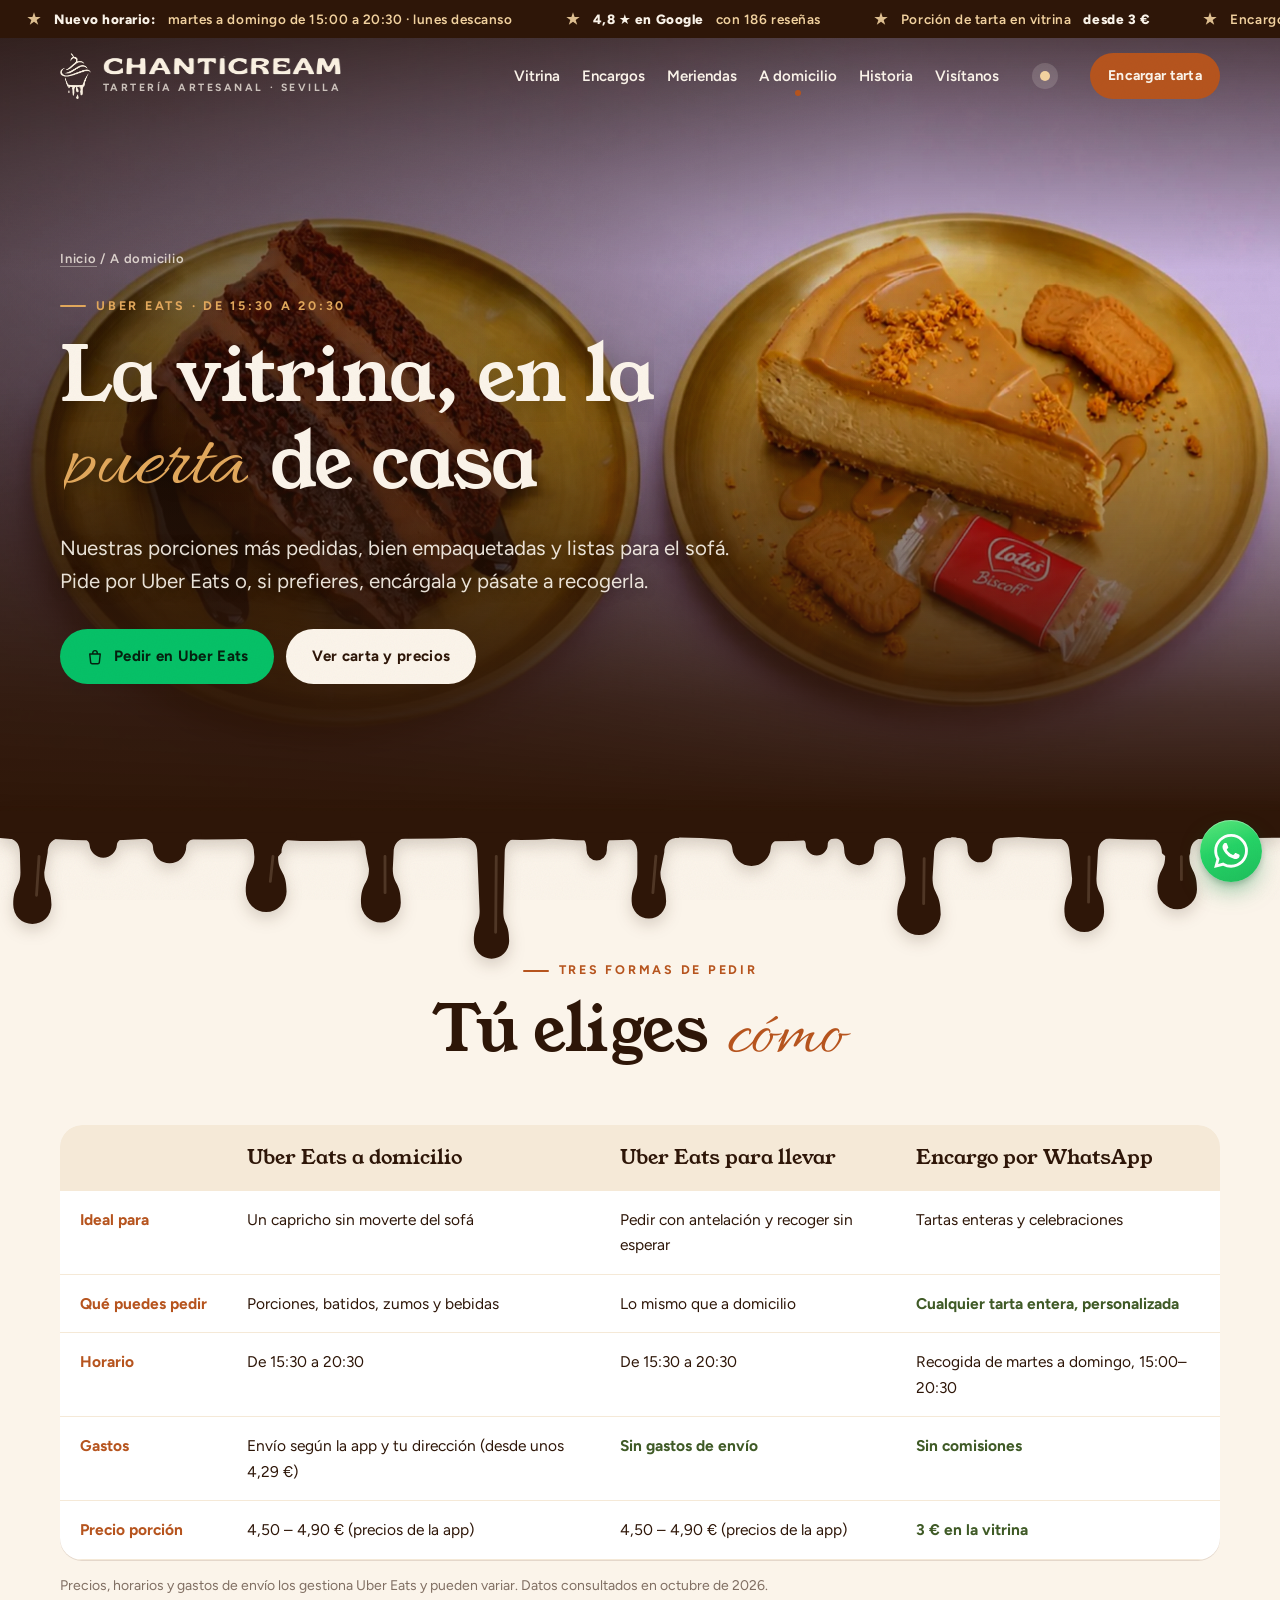
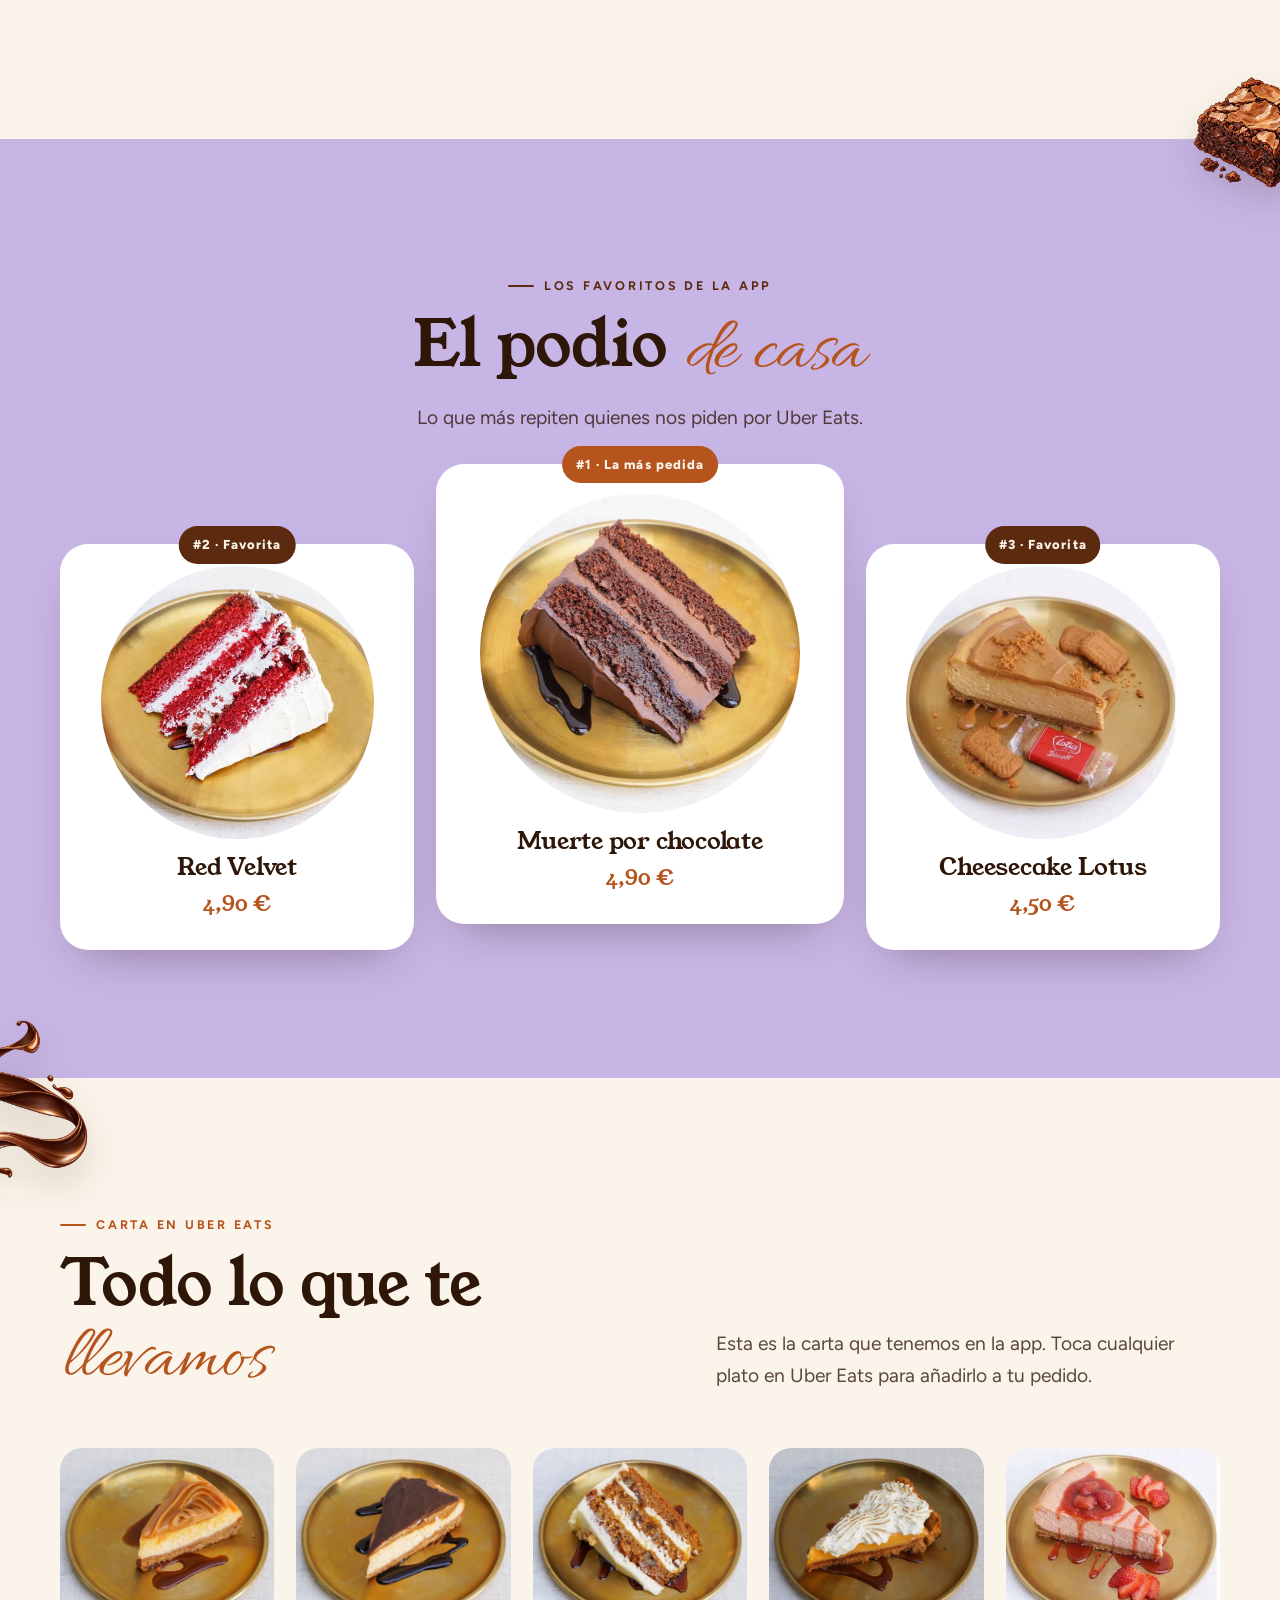
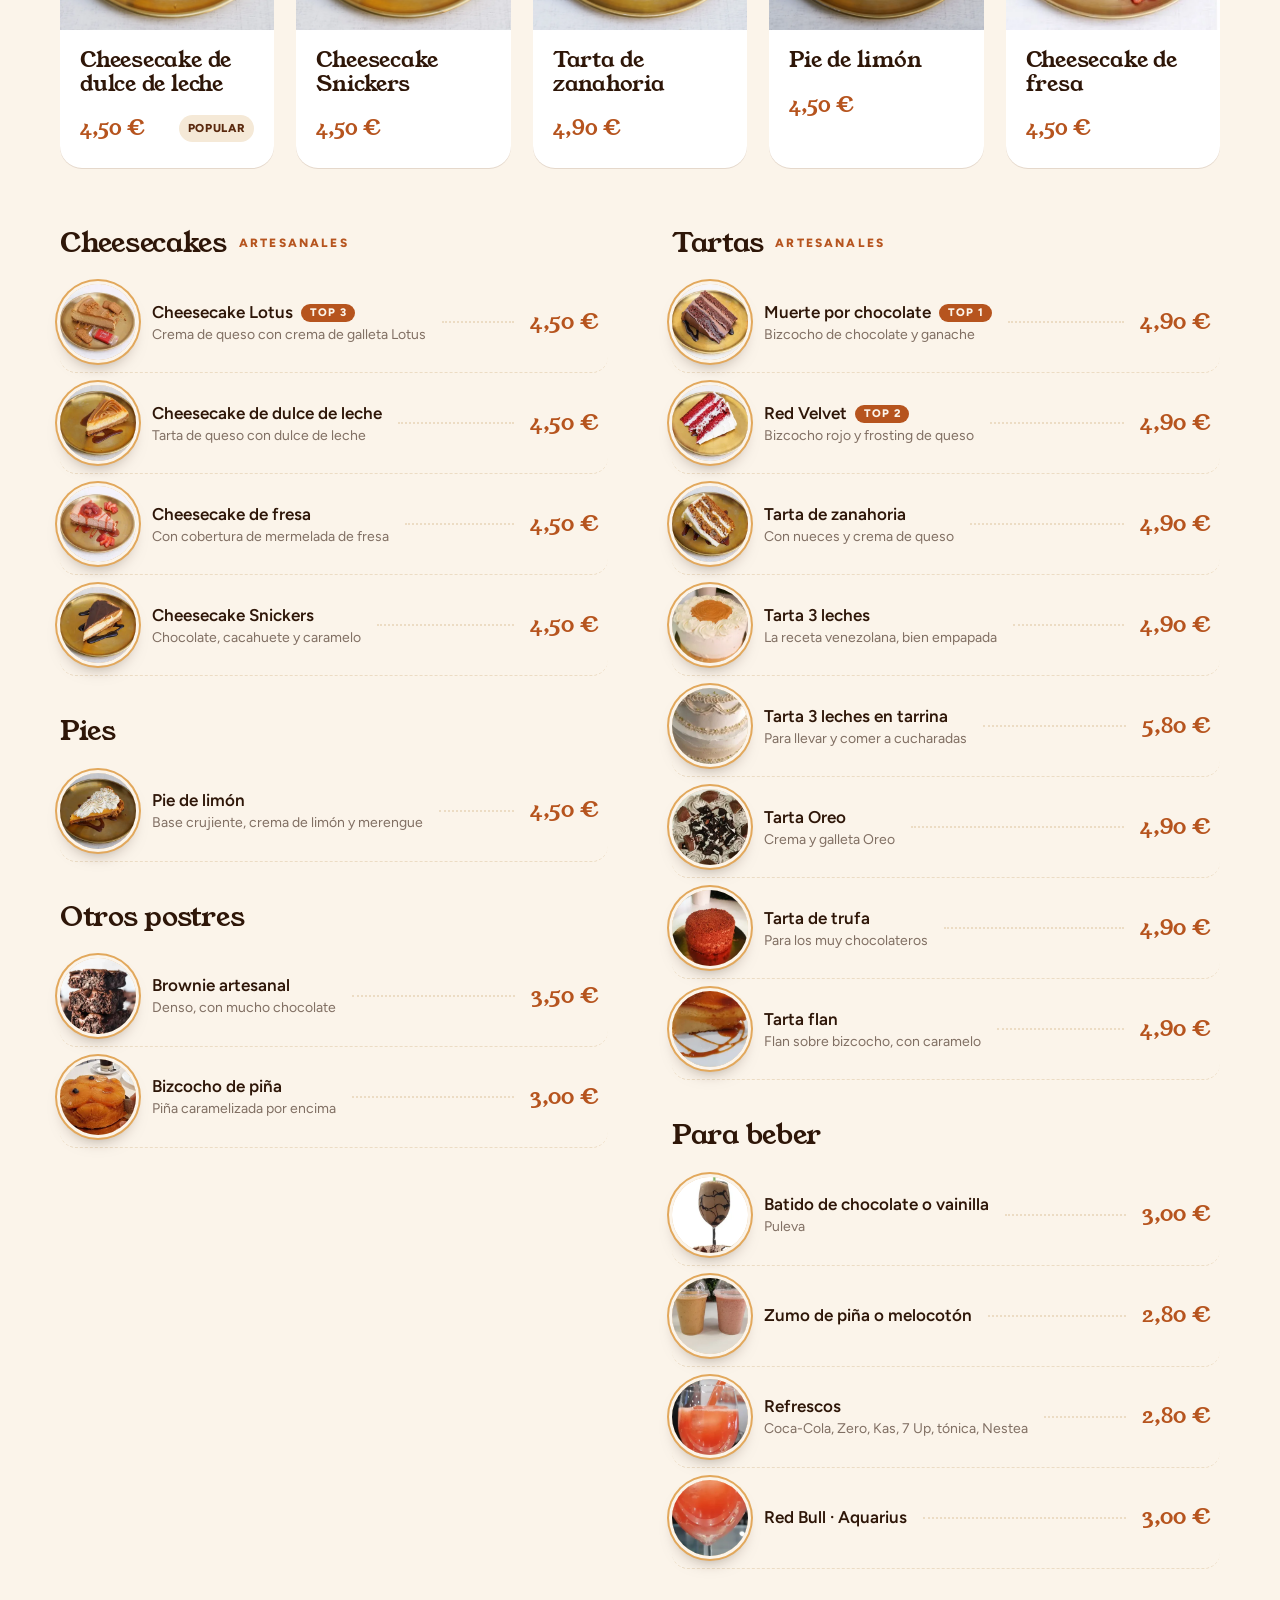
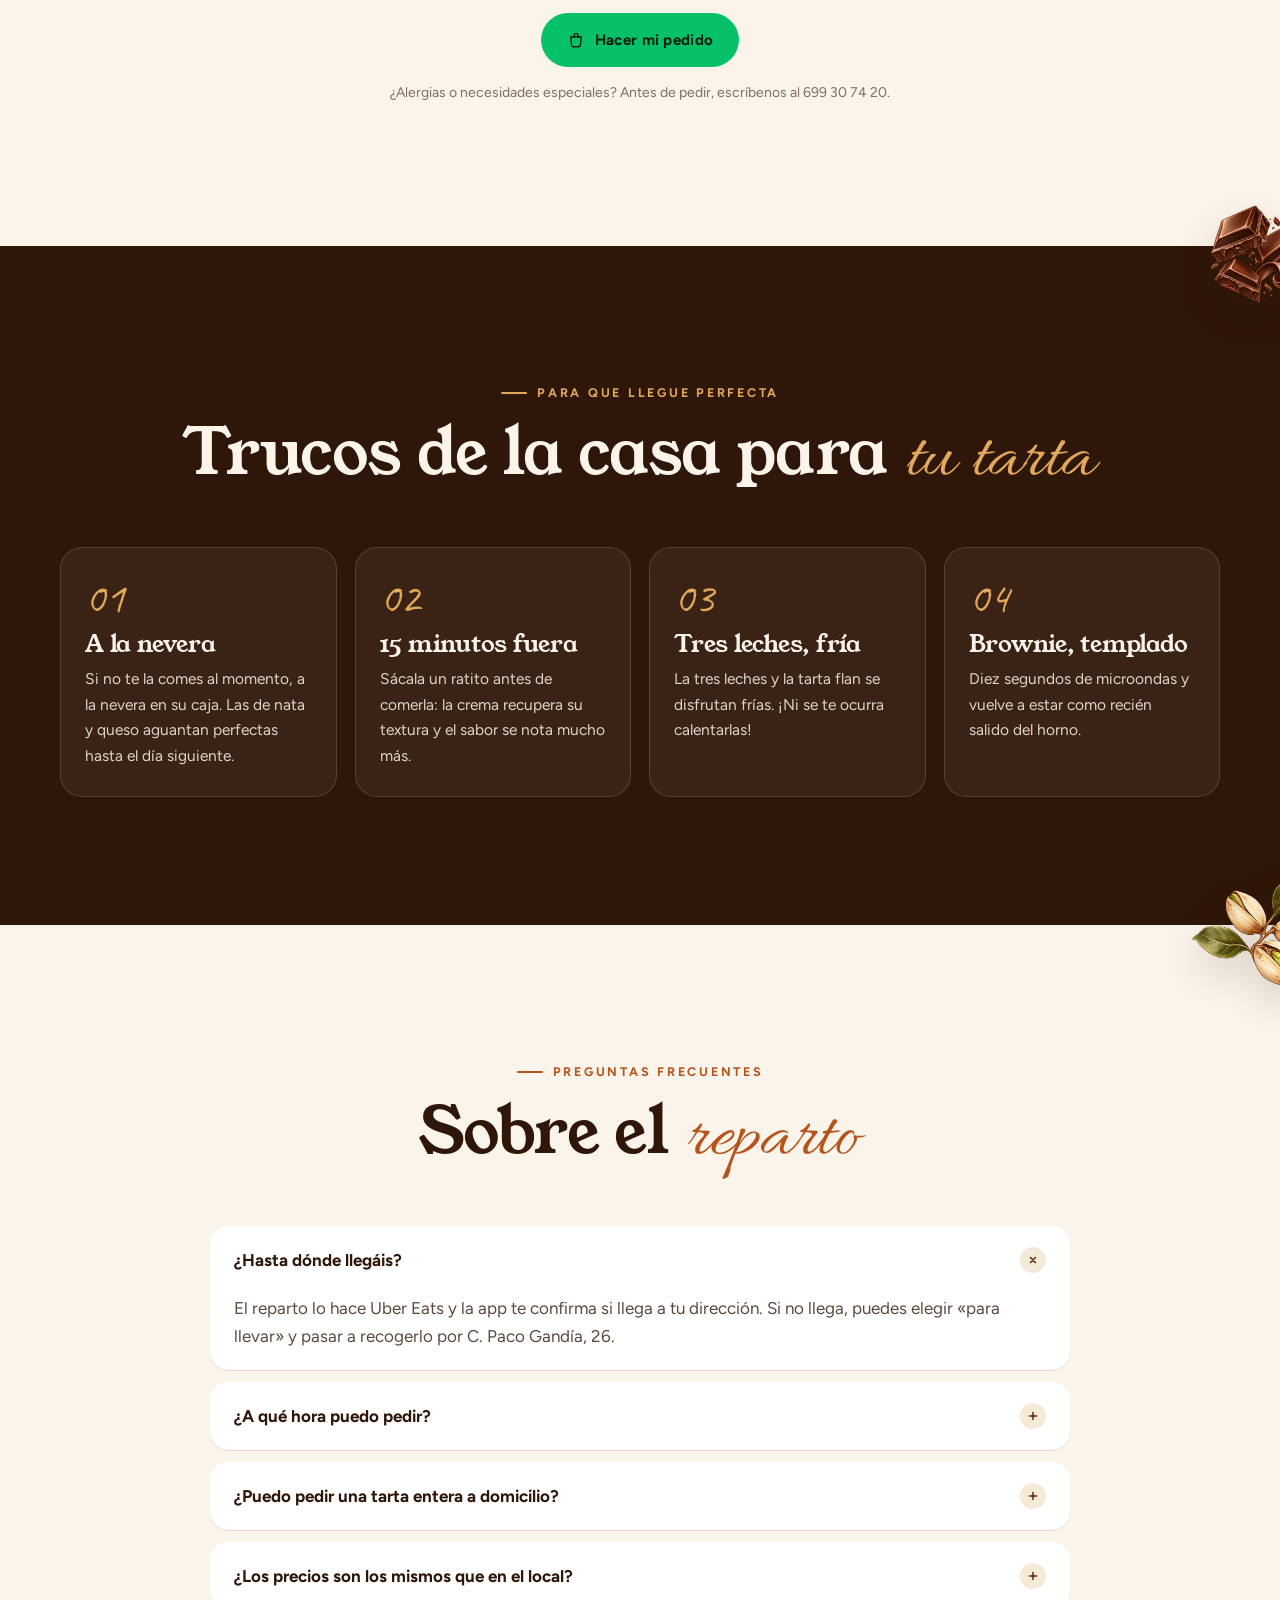
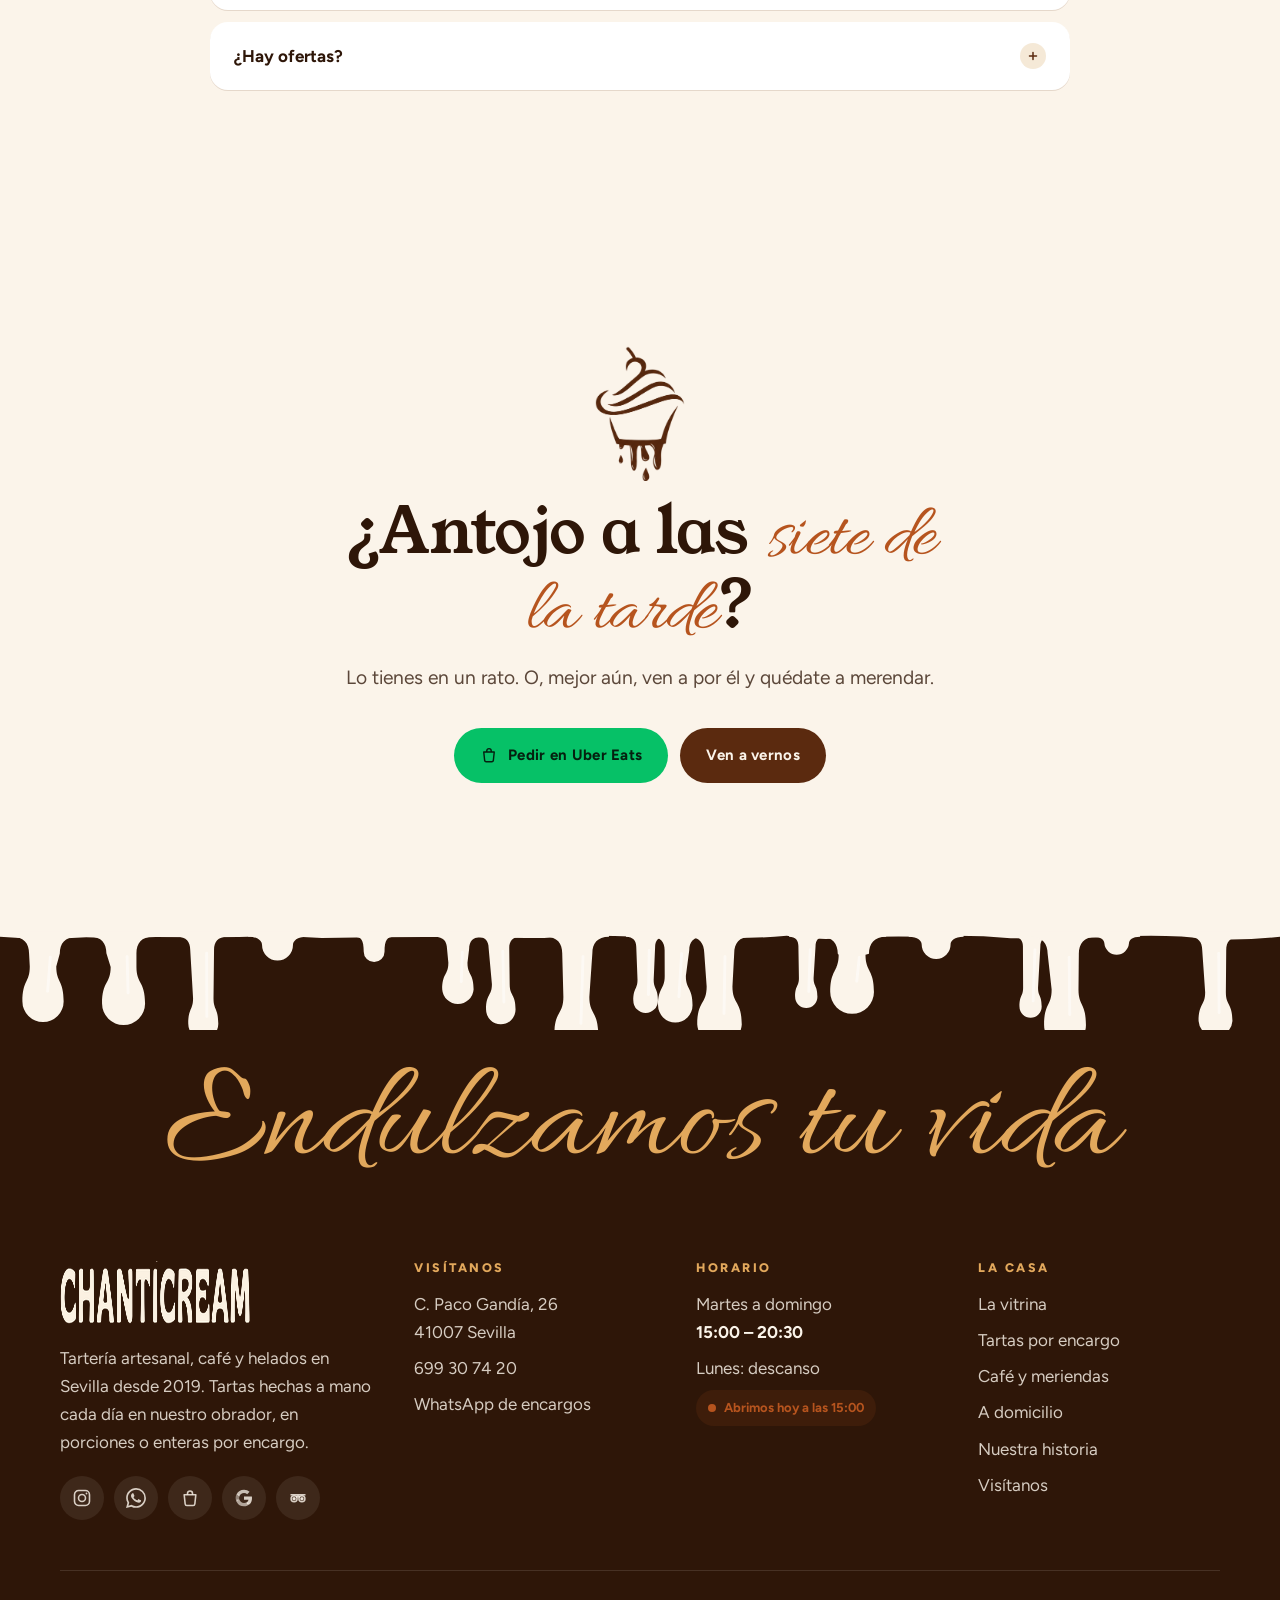
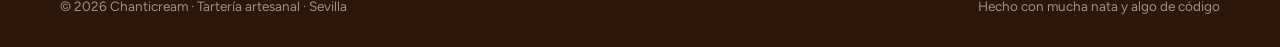
==== a-domicilio.html @ ce217cf5 "Web demo de Chanticream, tartería artesanal en Sevilla Siete páginas con intro, escaparate de platos" ====
<!doctype html>
<html lang="es">
<head>
<meta charset="utf-8">
<meta name="viewport" content="width=device-width, initial-scale=1, viewport-fit=cover">
<title>Tartas a domicilio en Sevilla por Uber Eats · Chanticream</title>
<meta name="description" content="Pide nuestras tartas en porción a domicilio por Uber Eats: muerte por chocolate, red velvet, cheesecake Lotus, tres leches, pie de limón y más. Reparto de 15:30 a 20:30 en Sevilla.">
<meta name="theme-color" content="#2e1608">
<meta property="og:type" content="website">
<meta property="og:site_name" content="Chanticream">
<meta property="og:title" content="Tartas a domicilio en Sevilla por Uber Eats · Chanticream">
<meta property="og:description" content="Pide nuestras tartas en porción a domicilio por Uber Eats: muerte por chocolate, red velvet, cheesecake Lotus, tres leches, pie de limón y más. Reparto de 15:30 a 20:30 en Sevilla.">
<meta property="og:image" content="assets/img/hero/domicilio.webp">
<meta property="og:locale" content="es_ES">
<link rel="icon" href="assets/img/marca/favicon.png" type="image/png">
<link rel="apple-touch-icon" href="assets/img/marca/apple-touch-icon.png">
<link rel="preconnect" href="https://fonts.googleapis.com">
<link rel="preconnect" href="https://fonts.gstatic.com" crossorigin>
<link href="https://fonts.googleapis.com/css2?family=Allura&family=Caveat:wght@500;700&family=Figtree:ital,wght@0,400..800;1,400..800&family=Young+Serif&display=swap" rel="stylesheet">
<link rel="stylesheet" href="assets/css/site.css?v=2610272148">

</head>
<body class="con-hero" data-pagina="domicilio">


<a class="saltar" href="#contenido">Saltar al contenido</a>
<div class="ticker" role="region" aria-label="Avisos de Chanticream"><div class="ticker__pista"><span class="ticker__item"><svg class="ticker__sep" viewBox="0 0 24 24" fill="currentColor" aria-hidden="true"><path d="M12 2l2.4 6.9H22l-6 4.6 2.3 7.1L12 16.3 5.7 20.6 8 13.5l-6-4.6h7.6Z"/></svg><b>Nuevo horario:</b> martes a domingo de 15:00 a 20:30 · lunes descanso</span><span class="ticker__item"><svg class="ticker__sep" viewBox="0 0 24 24" fill="currentColor" aria-hidden="true"><path d="M12 2l2.4 6.9H22l-6 4.6 2.3 7.1L12 16.3 5.7 20.6 8 13.5l-6-4.6h7.6Z"/></svg><b>4,8 ★ en Google</b> con 186 reseñas</span><span class="ticker__item"><svg class="ticker__sep" viewBox="0 0 24 24" fill="currentColor" aria-hidden="true"><path d="M12 2l2.4 6.9H22l-6 4.6 2.3 7.1L12 16.3 5.7 20.6 8 13.5l-6-4.6h7.6Z"/></svg>Porción de tarta en vitrina <b>desde 3 €</b></span><span class="ticker__item"><svg class="ticker__sep" viewBox="0 0 24 24" fill="currentColor" aria-hidden="true"><path d="M12 2l2.4 6.9H22l-6 4.6 2.3 7.1L12 16.3 5.7 20.6 8 13.5l-6-4.6h7.6Z"/></svg>Encargos por WhatsApp con <b>2 días</b> de antelación · <a href="https://wa.me/34699307420" target="_blank" rel="noopener">699 30 74 20</a></span><span class="ticker__item"><svg class="ticker__sep" viewBox="0 0 24 24" fill="currentColor" aria-hidden="true"><path d="M12 2l2.4 6.9H22l-6 4.6 2.3 7.1L12 16.3 5.7 20.6 8 13.5l-6-4.6h7.6Z"/></svg>También en <a href="https://www.ubereats.com/es/store/chanticream/9y39RoR6Vyi58FifijCMCQ" target="_blank" rel="noopener">Uber Eats</a> · a domicilio de 15:30 a 20:30</span><span class="ticker__item"><svg class="ticker__sep" viewBox="0 0 24 24" fill="currentColor" aria-hidden="true"><path d="M12 2l2.4 6.9H22l-6 4.6 2.3 7.1L12 16.3 5.7 20.6 8 13.5l-6-4.6h7.6Z"/></svg><b>Helados artesanales</b>, café 100 % natural y batidos</span><span class="ticker__item"><svg class="ticker__sep" viewBox="0 0 24 24" fill="currentColor" aria-hidden="true"><path d="M12 2l2.4 6.9H22l-6 4.6 2.3 7.1L12 16.3 5.7 20.6 8 13.5l-6-4.6h7.6Z"/></svg>Opciones <b>sin gluten y sin lactosa</b> por encargo</span><span class="ticker__item"><svg class="ticker__sep" viewBox="0 0 24 24" fill="currentColor" aria-hidden="true"><path d="M12 2l2.4 6.9H22l-6 4.6 2.3 7.1L12 16.3 5.7 20.6 8 13.5l-6-4.6h7.6Z"/></svg>Tartería artesanal en Sevilla <b>desde 2019</b></span><span aria-hidden="true" style="display:contents"><span class="ticker__item"><svg class="ticker__sep" viewBox="0 0 24 24" fill="currentColor" aria-hidden="true"><path d="M12 2l2.4 6.9H22l-6 4.6 2.3 7.1L12 16.3 5.7 20.6 8 13.5l-6-4.6h7.6Z"/></svg><b>Nuevo horario:</b> martes a domingo de 15:00 a 20:30 · lunes descanso</span><span class="ticker__item"><svg class="ticker__sep" viewBox="0 0 24 24" fill="currentColor" aria-hidden="true"><path d="M12 2l2.4 6.9H22l-6 4.6 2.3 7.1L12 16.3 5.7 20.6 8 13.5l-6-4.6h7.6Z"/></svg><b>4,8 ★ en Google</b> con 186 reseñas</span><span class="ticker__item"><svg class="ticker__sep" viewBox="0 0 24 24" fill="currentColor" aria-hidden="true"><path d="M12 2l2.4 6.9H22l-6 4.6 2.3 7.1L12 16.3 5.7 20.6 8 13.5l-6-4.6h7.6Z"/></svg>Porción de tarta en vitrina <b>desde 3 €</b></span><span class="ticker__item"><svg class="ticker__sep" viewBox="0 0 24 24" fill="currentColor" aria-hidden="true"><path d="M12 2l2.4 6.9H22l-6 4.6 2.3 7.1L12 16.3 5.7 20.6 8 13.5l-6-4.6h7.6Z"/></svg>Encargos por WhatsApp con <b>2 días</b> de antelación · <a href="https://wa.me/34699307420" target="_blank" rel="noopener">699 30 74 20</a></span><span class="ticker__item"><svg class="ticker__sep" viewBox="0 0 24 24" fill="currentColor" aria-hidden="true"><path d="M12 2l2.4 6.9H22l-6 4.6 2.3 7.1L12 16.3 5.7 20.6 8 13.5l-6-4.6h7.6Z"/></svg>También en <a href="https://www.ubereats.com/es/store/chanticream/9y39RoR6Vyi58FifijCMCQ" target="_blank" rel="noopener">Uber Eats</a> · a domicilio de 15:30 a 20:30</span><span class="ticker__item"><svg class="ticker__sep" viewBox="0 0 24 24" fill="currentColor" aria-hidden="true"><path d="M12 2l2.4 6.9H22l-6 4.6 2.3 7.1L12 16.3 5.7 20.6 8 13.5l-6-4.6h7.6Z"/></svg><b>Helados artesanales</b>, café 100 % natural y batidos</span><span class="ticker__item"><svg class="ticker__sep" viewBox="0 0 24 24" fill="currentColor" aria-hidden="true"><path d="M12 2l2.4 6.9H22l-6 4.6 2.3 7.1L12 16.3 5.7 20.6 8 13.5l-6-4.6h7.6Z"/></svg>Opciones <b>sin gluten y sin lactosa</b> por encargo</span><span class="ticker__item"><svg class="ticker__sep" viewBox="0 0 24 24" fill="currentColor" aria-hidden="true"><path d="M12 2l2.4 6.9H22l-6 4.6 2.3 7.1L12 16.3 5.7 20.6 8 13.5l-6-4.6h7.6Z"/></svg>Tartería artesanal en Sevilla <b>desde 2019</b></span></span></div></div>
<header class="header" id="header">
  <div class="wrap header__in">
    <a class="marca" href="index.html" aria-label="Chanticream, ir al inicio">
      <img class="marca__ico choco" src="assets/img/marca/cupcake.png" alt="" width="234" height="351">
      <img class="marca__ico crema" src="assets/img/marca/cupcake-crema.png" alt="" width="234" height="351">
      <span class="marca__txt">
        <img class="marca__wm choco" src="assets/img/marca/wordmark.png" alt="Chanticream" width="600" height="65">
        <img class="marca__wm crema" src="assets/img/marca/wordmark-crema.png" alt="" width="600" height="65">
        <span class="marca__sub">Tartería artesanal · Sevilla</span>
      </span>
    </a>
    <nav class="nav" aria-label="Principal"><a href="la-vitrina.html">Vitrina</a><a href="encargos.html">Encargos</a><a href="meriendas.html">Meriendas</a><a href="a-domicilio.html" aria-current="page">A domicilio</a><a href="nuestra-historia.html">Historia</a><a href="visitanos.html">Visítanos</a></nav>
    <span class="estado" data-estado data-abierto="1">Abierto</span>
    <a class="btn btn--caramelo btn--sm header__cta" href="encargos.html#configura">Encargar tarta</a>
    <button class="burger" aria-label="Abrir menú" aria-expanded="false" aria-controls="menu-movil"><span></span><span></span><span></span></button>
  </div>
</header>
<div class="menu-movil" id="menu-movil">
  <a class="mm-link" href="index.html" style="transition-delay:0.12s"><small>01</small>Inicio</a><a class="mm-link" href="la-vitrina.html" style="transition-delay:0.17s"><small>02</small>La vitrina</a><a class="mm-link" href="encargos.html" style="transition-delay:0.22s"><small>03</small>Tartas por encargo</a><a class="mm-link" href="meriendas.html" style="transition-delay:0.27s"><small>04</small>Café y meriendas</a><a class="mm-link" href="a-domicilio.html" style="transition-delay:0.32s"><small>05</small>A domicilio</a><a class="mm-link" href="nuestra-historia.html" style="transition-delay:0.37s"><small>06</small>Nuestra historia</a><a class="mm-link" href="visitanos.html" style="transition-delay:0.42s"><small>07</small>Visítanos</a>
  <div class="menu-movil__pie">
    <div>C. Paco Gandía, 26 · 41007 Sevilla<br>Martes a domingo · 15:00 a 20:30</div>
    <div class="ctas">
      <a class="btn btn--wa" href="https://wa.me/34699307420" target="_blank" rel="noopener"><svg viewBox="0 0 24 24" fill="currentColor"><path d="M17.47 14.38c-.3-.15-1.76-.87-2.03-.97-.27-.1-.47-.15-.67.15-.2.3-.77.97-.94 1.16-.17.2-.35.22-.64.07-.3-.15-1.26-.46-2.39-1.47-.88-.79-1.48-1.76-1.65-2.06-.17-.3-.02-.46.13-.6.13-.14.3-.35.45-.52.15-.18.2-.3.3-.5.1-.2.05-.37-.03-.52-.07-.15-.67-1.61-.92-2.21-.24-.58-.49-.5-.67-.51h-.57c-.2 0-.52.07-.79.37-.27.3-1.04 1.02-1.04 2.48 0 1.46 1.07 2.88 1.21 3.07.15.2 2.1 3.2 5.08 4.49.71.31 1.26.49 1.7.63.71.22 1.36.19 1.87.12.57-.09 1.76-.72 2-1.41.25-.7.25-1.29.18-1.42-.08-.12-.27-.2-.57-.34m-5.42 7.4h-.01a9.87 9.87 0 0 1-5.03-1.38l-.36-.21-3.74.98 1-3.65-.24-.37a9.86 9.86 0 0 1-1.51-5.26c0-5.45 4.44-9.88 9.89-9.88 2.64 0 5.12 1.03 6.99 2.9a9.82 9.82 0 0 1 2.89 6.99c0 5.45-4.44 9.88-9.88 9.88m8.41-18.3A11.82 11.82 0 0 0 12.05 0C5.5 0 .16 5.34.16 11.89c0 2.1.55 4.14 1.59 5.95L.06 24l6.3-1.65a11.88 11.88 0 0 0 5.68 1.45h.01c6.55 0 11.89-5.34 11.89-11.89a11.82 11.82 0 0 0-3.48-8.41Z"/></svg><span>WhatsApp</span></a>
      <a class="btn btn--nata" href="https://www.instagram.com/chanticream/" target="_blank" rel="noopener"><svg viewBox="0 0 24 24" fill="none" stroke="currentColor" stroke-width="1.9"><rect x="3" y="3" width="18" height="18" rx="5"/><circle cx="12" cy="12" r="4.2"/><circle cx="17.4" cy="6.6" r="1.1" fill="currentColor" stroke="none"/></svg><span>Instagram</span></a>
    </div>
  </div>
</div>
<main id="contenido">
<section class="hero hero--media" aria-labelledby="h-domicilio" style="background:#bba7dc">
  <div class="hero__fotos">
    <figure class="hero__foto hero__foto--movil" style="margin:0"><img src="assets/img/hero/domicilio.webp" alt="Porción de muerte por chocolate y cheesecake Lotus sobre platos dorados" fetchpriority="high" style="object-position:70% 50%"></figure>
  </div>
  <div class="wrap hero__in">
    <nav class="miga" aria-label="Migas"><a href="index.html">Inicio</a> / A domicilio</nav>
    <span class="eyebrow">Uber Eats · de 15:30 a 20:30</span>
    <h1 id="h-domicilio" data-sube style="margin-top:18px">La vitrina, en la <em>puerta</em> de casa</h1>
    <p class="hero__txt">Nuestras porciones más pedidas, bien empaquetadas y listas para el sofá. Pide por Uber Eats o, si prefieres, encárgala y pásate a recogerla.</p>
    <div class="ctas">
      <a class="btn btn--uber" href="https://www.ubereats.com/es/store/chanticream/9y39RoR6Vyi58FifijCMCQ" target="_blank" rel="noopener"><svg viewBox="0 0 24 24" fill="none" stroke="currentColor" stroke-width="1.9" stroke-linejoin="round"><path d="M5 8h14l-1.2 11.2a2 2 0 0 1-2 1.8H8.2a2 2 0 0 1-2-1.8Z"/><path d="M9 8V6.5a3 3 0 0 1 6 0V8"/></svg><span>Pedir en Uber Eats</span></a>
      <a class="btn btn--nata" href="#carta">Ver carta y precios</a>
    </div>
  </div>
</section>
<div class="goteo"><svg viewBox="0 0 1440 170" preserveAspectRatio="xMidYMin slice" aria-hidden="true" fill="currentColor"><path d="M0,0 H1440 V30 Q1388,29.9 1337,31.7 Q1290,33.5 1244,30.8 Q1195,33.4 1146,29.2 Q1106,32.3 1067,29.2 Q1014,27.3 960,28.9 Q886,37.0 813,32.0 Q769,27.8 725,31.3 Q674,35.3 622,31.1 Q578,34.9 535,29.4 Q486,31.9 436,31.1 Q365,36.8 294,30.8 Q232,33.4 169,30.8 Q112,35.2 55,31.3 Q28,33.9 0,30.4 Z"/><path class="hilo" style="--d:6.4s;--r:-2.4s" d="M5.3,24 H70.7 V30 C58.7,30 53.6,36.8 53.6,47.1 L49.8,69.0 C49.8,86.2 57.9,83.0 57.9,105.6 A21.5,21.5 0 0 1 14.9,105.6 C14.9,83.0 23.0,86.2 23.0,69.0 L22.4,47.1 C22.4,36.8 17.3,30 5.3,30 Z"/><path class="hilo" style="--d:7.0s;--r:-1.6s" d="M86.9,24 H145.3 V30 C135.6,30 131.5,34.1 131.5,38.3 A15.4,15.4 0 0 1 100.8,38.3 C100.8,34.1 96.6,30 86.9,30 Z"/><path class="hilo" style="--d:6.7s;--r:-4.2s" d="M155.3,24 H226.4 V30 C214.6,30 209.5,35.1 209.5,40.1 A18.7,18.7 0 0 1 172.1,40.1 C172.1,35.1 167.1,30 155.3,30 Z"/><path class="hilo" style="--d:8.2s;--r:-6.9s" d="M268.8,24 H333.7 V30 C321.8,30 316.7,36.8 316.7,47.0 L312.8,51.6 C312.8,69.9 322.4,66.5 322.4,90.6 A22.9,22.9 0 0 1 276.5,90.6 C276.5,66.5 286.2,69.9 286.2,51.6 L285.8,47.0 C285.8,36.8 280.7,30 268.8,30 Z"/><path class="hilo" style="--d:6.4s;--r:-4.5s" d="M394.4,24 H460.0 V30 C447.9,30 442.8,36.9 442.8,47.2 L441.9,65.0 C441.9,82.9 450.9,79.6 450.9,103.1 A22.4,22.4 0 0 1 406.1,103.1 C406.1,79.6 415.1,82.9 415.1,65.0 L411.6,47.2 C411.6,36.9 406.5,30 394.4,30 Z"/><path class="hilo" style="--d:5.8s;--r:-3.6s" d="M520.0,24 H584.8 V30 C572.9,30 567.8,36.8 567.8,47.0 L566.2,112.6 C566.2,128.4 572.8,125.4 572.8,146.3 A19.8,19.8 0 0 1 533.1,146.3 C533.1,125.4 539.6,128.4 539.6,112.6 L536.9,47.0 C536.9,36.8 531.9,30 520.0,30 Z"/><path class="hilo" style="--d:7.3s;--r:-1.3s" d="M649.6,24 H693.0 V30 C685.8,30 682.7,33.1 682.7,44.2 A11.4,11.4 0 0 1 659.9,44.2 C659.9,33.1 656.8,30 649.6,30 Z"/><path class="hilo" style="--d:7.6s;--r:-4.2s" d="M700.3,24 H764.0 V30 C752.3,30 747.3,36.7 747.3,46.7 L743.0,68.6 C743.0,84.1 749.4,81.2 749.4,101.5 A19.4,19.4 0 0 1 710.6,101.5 C710.6,81.2 717.0,84.1 717.0,68.6 L717.0,46.7 C717.0,36.7 712.0,30 700.3,30 Z"/><path class="hilo" style="--d:7.6s;--r:-4.0s" d="M804.3,24 H886.7 V30 C873.0,30 867.1,35.9 867.1,41.7 A21.7,21.7 0 0 1 823.8,41.7 C823.8,35.9 817.9,30 804.3,30 Z"/><path class="hilo" style="--d:6.1s;--r:-3.6s" d="M895.4,24 H942.3 V30 C934.5,30 931.2,33.3 931.2,37.7 A12.3,12.3 0 0 1 906.5,37.7 C906.5,33.3 903.2,30 895.4,30 Z"/><path class="hilo" style="--d:5.1s;--r:-1.6s" d="M934.7,24 H998.3 V30 C987.8,30 983.2,34.5 983.2,44.3 A16.7,16.7 0 0 1 949.8,44.3 C949.8,34.5 945.2,30 934.7,30 Z"/><path class="hilo" style="--d:5.1s;--r:-2.6s" d="M995.8,24 H1070.2 V30 C1056.6,30 1050.7,37.8 1050.7,49.5 L1049.1,74.9 C1049.1,94.4 1058.3,90.8 1058.3,116.5 A24.5,24.5 0 0 1 1009.4,116.5 C1009.4,90.8 1018.6,94.4 1018.6,74.9 L1015.3,49.5 C1015.3,37.8 1009.4,30 995.8,30 Z"/><path class="hilo" style="--d:8.4s;--r:-2.2s" d="M1076.1,24 H1128.7 V30 C1120.0,30 1116.3,33.7 1116.3,43.8 A13.8,13.8 0 0 1 1088.6,43.8 C1088.6,33.7 1084.9,30 1076.1,30 Z"/><path class="hilo" style="--d:6.7s;--r:-2.1s" d="M1185.6,24 H1252.6 V30 C1240.3,30 1235.1,37.0 1235.1,47.6 L1233.5,75.8 C1233.5,93.6 1242.1,90.3 1242.1,113.7 A22.3,22.3 0 0 1 1197.5,113.7 C1197.5,90.3 1206.1,93.6 1206.1,75.8 L1203.2,47.6 C1203.2,37.0 1197.9,30 1185.6,30 Z"/><path class="hilo" style="--d:5.8s;--r:-2.8s" d="M1289.8,24 H1356.3 V30 C1344.1,30 1338.9,37.0 1338.9,47.4 L1338.0,50.6 C1338.0,68.3 1346.6,65.0 1346.6,88.2 A22.2,22.2 0 0 1 1302.2,88.2 C1302.2,65.0 1310.8,68.3 1310.8,50.6 L1307.2,47.4 C1307.2,37.0 1302.0,30 1289.8,30 Z"/><path class="brillo" d="M43.9,51.1 L41.1,94.8 M307.1,51.0 L304.1,79.1 M433.1,51.2 L433.2,91.9 M558.3,51.0 L557.6,136.4 M737.9,50.7 L734.5,91.8 M1039.7,53.5 L1039.1,104.2 M1225.2,51.6 L1224.6,102.5 M1329.0,51.4 L1329.1,77.2"/><path class="gota" d="M1033.8,126.8 C1044.8,142.7 1046.1,152.5 1046.1,154.9 A12.2,12.2 0 0 1 1021.6,154.9 C1021.6,152.5 1022.8,142.7 1033.8,126.8 Z"/></svg></div>

<!-- TRES FORMAS -->
<section class="sec" style="padding-top:clamp(100px,11vw,150px)">
<img class="deco deco--der deco--abajo" src="assets/img/deco/brownie.webp" alt="" aria-hidden="true" loading="lazy">
  <div class="wrap">
    <div class="cabecera cabecera--centro">
      <span class="eyebrow rv">Tres formas de pedir</span>
      <h2 class="titulo rv" data-d="1">Tú eliges <em>cómo</em></h2>
    </div>
    <div class="tabla-wrap rv">
      <table class="tabla">
        <thead><tr><th></th><th>Uber Eats a domicilio</th><th>Uber Eats para llevar</th><th>Encargo por WhatsApp</th></tr></thead>
        <tbody>
          <tr><th>Ideal para</th><td>Un capricho sin moverte del sofá</td><td>Pedir con antelación y recoger sin esperar</td><td>Tartas enteras y celebraciones</td></tr>
          <tr><th>Qué puedes pedir</th><td>Porciones, batidos, zumos y bebidas</td><td>Lo mismo que a domicilio</td><td><span class="si">Cualquier tarta entera, personalizada</span></td></tr>
          <tr><th>Horario</th><td>De 15:30 a 20:30</td><td>De 15:30 a 20:30</td><td>Recogida de martes a domingo, 15:00–20:30</td></tr>
          <tr><th>Gastos</th><td>Envío según la app y tu dirección (desde unos 4,29 €)</td><td><span class="si">Sin gastos de envío</span></td><td><span class="si">Sin comisiones</span></td></tr>
          <tr><th>Precio porción</th><td>4,50 – 4,90 € (precios de la app)</td><td>4,50 – 4,90 € (precios de la app)</td><td><span class="si">3 € en la vitrina</span></td></tr>
        </tbody>
      </table>
    </div>
    <p class="nota" style="margin-top:14px">Precios, horarios y gastos de envío los gestiona Uber Eats y pueden variar. Datos consultados en octubre de 2026.</p>
  </div>
</section>

<!-- PODIO -->
<section class="sec sec--lila">
  <div class="wrap">
    <div class="cabecera cabecera--centro">
      <span class="eyebrow rv" style="color:var(--choco)">Los favoritos de la app</span>
      <h2 class="titulo rv" data-d="1">El podio <em>de casa</em></h2>
      <p class="lead rv" data-d="2">Lo que más repiten quienes nos piden por Uber Eats.</p>
    </div>
    <div class="podio">
      <div class="podio__item rv" data-d="1"><span class="podio__pos">#2 · Favorita</span><img src="assets/img/carta/tarta-red-velvet.webp" alt="Porción de Red Velvet" loading="lazy"><h3>Red Velvet</h3><span class="precio">4,90 €</span></div>
      <div class="podio__item rv"><span class="podio__pos">#1 · La más pedida</span><img src="assets/img/carta/tarta-muerte-por-chocolate.webp" alt="Porción de muerte por chocolate" loading="lazy"><h3>Muerte por chocolate</h3><span class="precio">4,90 €</span></div>
      <div class="podio__item rv" data-d="2"><span class="podio__pos">#3 · Favorita</span><img src="assets/img/carta/cheesecake-lotus.webp" alt="Porción de cheesecake Lotus" loading="lazy"><h3>Cheesecake Lotus</h3><span class="precio">4,50 €</span></div>
    </div>
  </div>
</section>

<!-- CARTA -->
<section class="sec" id="carta">
<img class="deco deco--izq deco--arriba" src="assets/img/deco/cinta-chocolate.webp" alt="" aria-hidden="true" loading="lazy">
<img class="deco deco--der deco--abajo" src="assets/img/deco/chocolate-trio.webp" alt="" aria-hidden="true" loading="lazy">
  <div class="wrap">
    <div class="cabecera cabecera--split">
      <div>
        <span class="eyebrow rv">Carta en Uber Eats</span>
        <h2 class="titulo rv" data-d="1">Todo lo que te <em>llevamos</em></h2>
      </div>
      <p class="lead rv" data-d="2">Esta es la carta que tenemos en la app. Toca cualquier plato en Uber Eats para añadirlo a tu pedido.</p>
    </div>
    <div class="rejilla rv" style="grid-template-columns:repeat(auto-fill,minmax(210px,1fr));margin-bottom:60px">
      <article class="prod"><div class="prod__img"><img src="assets/img/carta/cheesecake-de-dulce-de-leche.webp" alt="Cheesecake de dulce de leche" loading="lazy"></div><div class="prod__body"><h3>Cheesecake de dulce de leche</h3><div class="prod__pie"><span class="precio">4,50 €</span><span class="tag">Popular</span></div></div></article>
      <article class="prod"><div class="prod__img"><img src="assets/img/carta/cheesecake-snickers.webp" alt="Cheesecake Snickers" loading="lazy"></div><div class="prod__body"><h3>Cheesecake Snickers</h3><div class="prod__pie"><span class="precio">4,50 €</span></div></div></article>
      <article class="prod"><div class="prod__img"><img src="assets/img/carta/tarta-de-zanahoria.webp" alt="Tarta de zanahoria" loading="lazy"></div><div class="prod__body"><h3>Tarta de zanahoria</h3><div class="prod__pie"><span class="precio">4,90 €</span></div></div></article>
      <article class="prod"><div class="prod__img"><img src="assets/img/carta/pie-de-limon.webp" alt="Pie de limón" loading="lazy"></div><div class="prod__body"><h3>Pie de limón</h3><div class="prod__pie"><span class="precio">4,50 €</span></div></div></article>
      <article class="prod"><div class="prod__img"><img src="assets/img/carta/cheesecake-de-fresa.webp" alt="Cheesecake de fresa" loading="lazy"></div><div class="prod__body"><h3>Cheesecake de fresa</h3><div class="prod__pie"><span class="precio">4,50 €</span></div></div></article>
    </div>
    <div class="carta" data-galeria>
      <div class="carta__grupo rv">
        <h3>Cheesecakes <small>artesanales</small></h3>
        <figure class="linea-carta"><img class="linea-carta__foto" src="assets/img/mini/cheesecake-lotus.webp" data-full="assets/img/carta/cheesecake-lotus.webp" alt="Cheesecake Lotus" loading="lazy" width="240" height="240"><span>Cheesecake Lotus<em class="chip">Top 3</em><small>Crema de queso con crema de galleta Lotus</small></span><i></i><b>4,50 €</b><figcaption hidden>Cheesecake Lotus · 4,50 €</figcaption></figure>
        <figure class="linea-carta"><img class="linea-carta__foto" src="assets/img/mini/cheesecake-dulce-de-leche.webp" data-full="assets/img/carta/cheesecake-de-dulce-de-leche.webp" alt="Cheesecake de dulce de leche" loading="lazy" width="240" height="240"><span>Cheesecake de dulce de leche<small>Tarta de queso con dulce de leche</small></span><i></i><b>4,50 €</b><figcaption hidden>Cheesecake de dulce de leche · 4,50 €</figcaption></figure>
        <figure class="linea-carta"><img class="linea-carta__foto" src="assets/img/mini/cheesecake-fresa.webp" data-full="assets/img/carta/cheesecake-de-fresa.webp" alt="Cheesecake de fresa" loading="lazy" width="240" height="240"><span>Cheesecake de fresa<small>Con cobertura de mermelada de fresa</small></span><i></i><b>4,50 €</b><figcaption hidden>Cheesecake de fresa · 4,50 €</figcaption></figure>
        <figure class="linea-carta"><img class="linea-carta__foto" src="assets/img/mini/cheesecake-snickers.webp" data-full="assets/img/carta/cheesecake-snickers.webp" alt="Cheesecake Snickers" loading="lazy" width="240" height="240"><span>Cheesecake Snickers<small>Chocolate, cacahuete y caramelo</small></span><i></i><b>4,50 €</b><figcaption hidden>Cheesecake Snickers · 4,50 €</figcaption></figure>
        <h3 class="carta__sub">Pies</h3>
        <figure class="linea-carta"><img class="linea-carta__foto" src="assets/img/mini/pie-de-limon.webp" data-full="assets/img/carta/pie-de-limon.webp" alt="Pie de limón" loading="lazy" width="240" height="240"><span>Pie de limón<small>Base crujiente, crema de limón y merengue</small></span><i></i><b>4,50 €</b><figcaption hidden>Pie de limón · 4,50 €</figcaption></figure>
        <h3 class="carta__sub">Otros postres</h3>
        <figure class="linea-carta"><img class="linea-carta__foto" src="assets/img/mini/brownie.webp" data-full="assets/img/ig/brownies.webp" alt="Brownie artesanal" loading="lazy" width="240" height="240"><span>Brownie artesanal<small>Denso, con mucho chocolate</small></span><i></i><b>3,50 €</b><figcaption hidden>Brownie artesanal · 3,50 €</figcaption></figure>
        <figure class="linea-carta"><img class="linea-carta__foto" src="assets/img/mini/bizcocho-pina.webp" data-full="assets/img/ig/bizcocho-pina.webp" alt="Bizcocho de piña" loading="lazy" width="240" height="240"><span>Bizcocho de piña<small>Piña caramelizada por encima</small></span><i></i><b>3,00 €</b><figcaption hidden>Bizcocho de piña · 3,00 €</figcaption></figure>
      </div>
      <div class="carta__grupo rv" data-d="2">
        <h3>Tartas <small>artesanales</small></h3>
        <figure class="linea-carta"><img class="linea-carta__foto" src="assets/img/mini/muerte-por-chocolate.webp" data-full="assets/img/carta/tarta-muerte-por-chocolate.webp" alt="Muerte por chocolate" loading="lazy" width="240" height="240"><span>Muerte por chocolate<em class="chip">Top 1</em><small>Bizcocho de chocolate y ganache</small></span><i></i><b>4,90 €</b><figcaption hidden>Muerte por chocolate · 4,90 €</figcaption></figure>
        <figure class="linea-carta"><img class="linea-carta__foto" src="assets/img/mini/red-velvet.webp" data-full="assets/img/carta/tarta-red-velvet.webp" alt="Red Velvet" loading="lazy" width="240" height="240"><span>Red Velvet<em class="chip">Top 2</em><small>Bizcocho rojo y frosting de queso</small></span><i></i><b>4,90 €</b><figcaption hidden>Red Velvet · 4,90 €</figcaption></figure>
        <figure class="linea-carta"><img class="linea-carta__foto" src="assets/img/mini/zanahoria.webp" data-full="assets/img/carta/tarta-de-zanahoria.webp" alt="Tarta de zanahoria" loading="lazy" width="240" height="240"><span>Tarta de zanahoria<small>Con nueces y crema de queso</small></span><i></i><b>4,90 €</b><figcaption hidden>Tarta de zanahoria · 4,90 €</figcaption></figure>
        <figure class="linea-carta"><img class="linea-carta__foto" src="assets/img/mini/tres-leches.webp" data-full="assets/img/ig/tres-leches-dulce.webp" alt="Tarta 3 leches" loading="lazy" width="240" height="240"><span>Tarta 3 leches<small>La receta venezolana, bien empapada</small></span><i></i><b>4,90 €</b><figcaption hidden>Tarta 3 leches · 4,90 €</figcaption></figure>
        <figure class="linea-carta"><img class="linea-carta__foto" src="assets/img/mini/tres-leches-tarrina.webp" data-full="assets/img/ig/tres-leches-entera.webp" alt="Tarta 3 leches en tarrina" loading="lazy" width="240" height="240"><span>Tarta 3 leches en tarrina<small>Para llevar y comer a cucharadas</small></span><i></i><b>5,80 €</b><figcaption hidden>Tarta 3 leches en tarrina · 5,80 €</figcaption></figure>
        <figure class="linea-carta"><img class="linea-carta__foto" src="assets/img/mini/oreo.webp" data-full="assets/img/ig/tarta-oreo.webp" alt="Tarta Oreo" loading="lazy" width="240" height="240"><span>Tarta Oreo<small>Crema y galleta Oreo</small></span><i></i><b>4,90 €</b><figcaption hidden>Tarta Oreo · 4,90 €</figcaption></figure>
        <figure class="linea-carta"><img class="linea-carta__foto" src="assets/img/mini/trufa.webp" data-full="assets/img/ig/mini-tarta-trufa.webp" alt="Tarta de trufa" loading="lazy" width="240" height="240"><span>Tarta de trufa<small>Para los muy chocolateros</small></span><i></i><b>4,90 €</b><figcaption hidden>Tarta de trufa · 4,90 €</figcaption></figure>
        <figure class="linea-carta"><img class="linea-carta__foto" src="assets/img/mini/flan.webp" data-full="assets/img/ig/flan-porcion.webp" alt="Tarta flan" loading="lazy" width="240" height="240"><span>Tarta flan<small>Flan sobre bizcocho, con caramelo</small></span><i></i><b>4,90 €</b><figcaption hidden>Tarta flan · 4,90 €</figcaption></figure>
        <h3 class="carta__sub">Para beber</h3>
        <figure class="linea-carta"><img class="linea-carta__foto" src="assets/img/mini/batido.webp" data-full="assets/img/ig/copa-chocolate.webp" alt="Batido de chocolate o vainilla" loading="lazy" width="240" height="240"><span>Batido de chocolate o vainilla<small>Puleva</small></span><i></i><b>3,00 €</b><figcaption hidden>Batido de chocolate o vainilla · 3,00 €</figcaption></figure>
        <figure class="linea-carta"><img class="linea-carta__foto" src="assets/img/mini/zumo.webp" data-full="assets/img/ig/smoothies.webp" alt="Zumo de piña o melocotón" loading="lazy" width="240" height="240"><span>Zumo de piña o melocotón</span><i></i><b>2,80 €</b><figcaption hidden>Zumo de piña o melocotón · 2,80 €</figcaption></figure>
        <figure class="linea-carta"><img class="linea-carta__foto" src="assets/img/mini/refrescos.webp" data-full="assets/img/reel/refresco.webp" alt="Refrescos" loading="lazy" width="240" height="240"><span>Refrescos<small>Coca-Cola, Zero, Kas, 7 Up, tónica, Nestea</small></span><i></i><b>2,80 €</b><figcaption hidden>Refrescos · 2,80 €</figcaption></figure>
        <figure class="linea-carta"><img class="linea-carta__foto" src="assets/img/mini/red-bull.webp" data-full="assets/img/reel/refresco.webp" alt="Red Bull · Aquarius" loading="lazy" width="240" height="240"><span>Red Bull · Aquarius</span><i></i><b>3,00 €</b><figcaption hidden>Red Bull · Aquarius · 3,00 €</figcaption></figure>
      </div>
    </div>
    <div class="ctas rv" style="justify-content:center;margin-top:44px"><a class="btn btn--uber" href="https://www.ubereats.com/es/store/chanticream/9y39RoR6Vyi58FifijCMCQ" target="_blank" rel="noopener"><svg viewBox="0 0 24 24" fill="none" stroke="currentColor" stroke-width="1.9" stroke-linejoin="round"><path d="M5 8h14l-1.2 11.2a2 2 0 0 1-2 1.8H8.2a2 2 0 0 1-2-1.8Z"/><path d="M9 8V6.5a3 3 0 0 1 6 0V8"/></svg><span>Hacer mi pedido</span></a></div>
    <p class="nota" style="text-align:center;margin-top:14px">¿Alergias o necesidades especiales? Antes de pedir, escríbenos al 699 30 74 20.</p>
  </div>
</section>

<!-- CÓMO LLEGA -->
<section class="sec sec--choco">
  <div class="wrap">
    <div class="cabecera cabecera--centro">
      <span class="eyebrow rv">Para que llegue perfecta</span>
      <h2 class="titulo rv" data-d="1">Trucos de la casa para <em>tu tarta</em></h2>
    </div>
    <div class="pasos">
      <div class="paso rv" data-d="1"><h3>A la nevera</h3><p>Si no te la comes al momento, a la nevera en su caja. Las de nata y queso aguantan perfectas hasta el día siguiente.</p></div>
      <div class="paso rv" data-d="2"><h3>15 minutos fuera</h3><p>Sácala un ratito antes de comerla: la crema recupera su textura y el sabor se nota mucho más.</p></div>
      <div class="paso rv" data-d="3"><h3>Tres leches, fría</h3><p>La tres leches y la tarta flan se disfrutan frías. ¡Ni se te ocurra calentarlas!</p></div>
      <div class="paso rv" data-d="4"><h3>Brownie, templado</h3><p>Diez segundos de microondas y vuelve a estar como recién salido del horno.</p></div>
    </div>
  </div>
</section>

<!-- FAQ -->
<section class="sec">
<img class="deco deco--der deco--arriba" src="assets/img/deco/pistacho.webp" alt="" aria-hidden="true" loading="lazy">
  <div class="wrap">
    <div class="cabecera cabecera--centro">
      <span class="eyebrow rv">Preguntas frecuentes</span>
      <h2 class="titulo rv" data-d="1">Sobre el <em>reparto</em></h2>
    </div>
    <div class="faq rv">
      <details open><summary>¿Hasta dónde llegáis?</summary><p>El reparto lo hace Uber Eats y la app te confirma si llega a tu dirección. Si no llega, puedes elegir «para llevar» y pasar a recogerlo por C. Paco Gandía, 26.</p></details>
      <details><summary>¿A qué hora puedo pedir?</summary><p>En la app, de 15:30 a 20:30. Los lunes, como la tienda, descansamos.</p></details>
      <details><summary>¿Puedo pedir una tarta entera a domicilio?</summary><p>Las tartas enteras se encargan por WhatsApp con 2 días de antelación y se recogen en la tienda. Mira la página de <a href="encargos.html">encargos</a>.</p></details>
      <details><summary>¿Los precios son los mismos que en el local?</summary><p>No: en la app las porciones cuestan entre 4,50 y 4,90 € por las comisiones de reparto. En la vitrina la porción está a 3 €.</p></details>
      <details><summary>¿Hay ofertas?</summary><p>Uber Eats lanza promociones de vez en cuando (descuentos en pedidos grandes, por ejemplo). Las verás directamente en nuestra ficha de la app.</p></details>
    </div>
  </div>
</section>

<section class="sec sec--crema cta-final" style="background:var(--nata)">
  <div class="wrap">
    <img class="cta-final__cupcake" src="assets/img/marca/cupcake.png" alt="">
    <h2 class="titulo rv">¿Antojo a las <em>siete de la tarde</em>?</h2>
    <p class="lead rv" data-d="1" style="margin:18px auto 0">Lo tienes en un rato. O, mejor aún, ven a por él y quédate a merendar.</p>
    <div class="ctas rv" data-d="2">
      <a class="btn btn--uber" href="https://www.ubereats.com/es/store/chanticream/9y39RoR6Vyi58FifijCMCQ" target="_blank" rel="noopener"><svg viewBox="0 0 24 24" fill="none" stroke="currentColor" stroke-width="1.9" stroke-linejoin="round"><path d="M5 8h14l-1.2 11.2a2 2 0 0 1-2 1.8H8.2a2 2 0 0 1-2-1.8Z"/><path d="M9 8V6.5a3 3 0 0 1 6 0V8"/></svg><span>Pedir en Uber Eats</span></a>
      <a class="btn" href="visitanos.html">Ven a vernos</a>
    </div>
  </div>
</section>

</main>

<footer class="footer">
  <div class="goteo-top"><svg viewBox="0 0 1440 170" preserveAspectRatio="xMidYMin slice" aria-hidden="true" fill="currentColor"><path d="M0,0 H1440 V30 Q1384,36.5 1329,29.9 Q1291,27.7 1253,30.4 Q1195,32.8 1137,31.7 Q1088,27.4 1040,30.0 Q1001,29.4 962,30.4 Q924,35.3 885,28.9 Q836,33.3 787,30.5 Q748,32.8 710,29.9 Q661,27.5 612,31.5 Q558,31.2 505,30.4 Q434,30.1 362,31.4 Q316,28.0 269,30.5 Q222,30.7 175,30.4 Q136,32.6 97,30.7 Q48,33.8 0,30.0 Z"/><path class="hilo" style="--d:8.1s;--r:-0.7s" d="M13.6,24 H86.4 V30 C73.0,30 67.3,37.6 67.3,49.0 L63.3,63.5 C63.3,82.0 71.6,78.5 71.6,102.9 A23.2,23.2 0 0 1 25.2,102.9 C25.2,78.5 33.5,82.0 33.5,63.5 L32.7,49.0 C32.7,37.6 27.0,30 13.6,30 Z"/><path class="hilo" style="--d:5.5s;--r:-2.3s" d="M101.2,24 H172.1 V30 C159.1,30 153.5,37.4 153.5,48.6 L153.5,64.2 C153.5,83.5 163.2,79.9 163.2,105.3 A24.2,24.2 0 0 1 114.8,105.3 C114.8,79.9 124.5,83.5 124.5,64.2 L119.7,48.6 C119.7,37.4 114.2,30 101.2,30 Z"/><path class="hilo" style="--d:8.5s;--r:-2.7s" d="M199.2,24 H255.5 V30 C245.2,30 240.8,35.9 240.8,44.7 L240.2,99.4 C240.2,112.9 245.6,110.4 245.6,128.1 A16.9,16.9 0 0 1 211.8,128.1 C211.8,110.4 217.2,112.9 217.2,99.4 L214.0,44.7 C214.0,35.9 209.6,30 199.2,30 Z"/><path class="hilo" style="--d:8.4s;--r:-7.9s" d="M279.2,24 H345.2 V30 C334.2,30 329.6,34.7 329.6,39.4 A17.4,17.4 0 0 1 294.8,39.4 C294.8,34.7 290.1,30 279.2,30 Z"/><path class="hilo" style="--d:6.2s;--r:-3.6s" d="M398.7,24 H443.2 V30 C435.8,30 432.6,33.2 432.6,46.9 A11.7,11.7 0 0 1 409.2,46.9 C409.2,33.2 406.1,30 398.7,30 Z"/><path class="hilo" style="--d:5.7s;--r:-0.7s" d="M489.2,24 H541.6 V30 C532.0,30 527.8,35.5 527.8,43.7 L525.9,59.3 C525.9,73.4 532.8,70.8 532.8,89.4 A17.7,17.7 0 0 1 497.5,89.4 C497.5,70.8 504.4,73.4 504.4,59.3 L502.9,43.7 C502.9,35.5 498.8,30 489.2,30 Z"/><path class="hilo" style="--d:7.0s;--r:-1.2s" d="M537.0,24 H585.6 V30 C576.7,30 572.9,35.1 572.9,42.7 L573.4,83.6 C573.4,96.9 580.0,94.4 580.0,111.9 A16.6,16.6 0 0 1 546.8,111.9 C546.8,94.4 553.4,96.9 553.4,83.6 L549.7,42.7 C549.7,35.1 545.9,30 537.0,30 Z"/><path class="hilo" style="--d:6.4s;--r:-5.7s" d="M613.9,24 H685.1 V30 C672.0,30 666.4,37.5 666.4,48.6 L663.0,97.9 C663.0,117.6 673.0,113.9 673.0,139.8 A24.7,24.7 0 0 1 623.7,139.8 C623.7,113.9 633.8,117.6 633.8,97.9 L632.5,48.6 C632.5,37.5 626.9,30 613.9,30 Z"/><path class="hilo" style="--d:7.4s;--r:-1.9s" d="M704.2,24 H748.6 V30 C740.5,30 737.0,34.7 737.0,41.6 L735.4,78.5 C735.4,89.5 740.2,87.5 740.2,102.0 A13.8,13.8 0 0 1 712.5,102.0 C712.5,87.5 717.2,89.5 717.2,78.5 L715.8,41.6 C715.8,34.7 712.3,30 704.2,30 Z"/><path class="hilo" style="--d:8.4s;--r:-8.0s" d="M732.6,24 H790.6 V30 C779.9,30 775.4,36.1 775.4,45.2 L771.6,74.2 C771.6,89.7 779.1,86.8 779.1,107.1 A19.4,19.4 0 0 1 740.3,107.1 C740.3,86.8 747.8,89.7 747.8,74.2 L747.7,45.2 C747.7,36.1 743.2,30 732.6,30 Z"/><path class="hilo" style="--d:6.6s;--r:-3.2s" d="M773.8,24 H844.5 V30 C831.6,30 826.0,37.4 826.0,48.5 L824.0,86.2 C824.0,106.3 834.5,102.5 834.5,128.8 A25.1,25.1 0 0 1 784.4,128.8 C784.4,102.5 795.0,106.3 795.0,86.2 L792.3,48.5 C792.3,37.4 786.8,30 773.8,30 Z"/><path class="hilo" style="--d:5.2s;--r:-0.0s" d="M887.7,24 H928.0 V30 C920.6,30 917.5,34.2 917.5,40.6 L915.3,76.5 C915.3,86.5 919.6,84.6 919.6,97.7 A12.5,12.5 0 0 1 894.5,97.7 C894.5,84.6 898.8,86.5 898.8,76.5 L898.2,40.6 C898.2,34.2 895.1,30 887.7,30 Z"/><path class="hilo" style="--d:6.5s;--r:-4.1s" d="M923.2,24 H996.9 V30 C983.4,30 977.6,37.7 977.6,49.3 L973.7,50.4 C973.7,70.1 983.2,66.4 983.2,92.2 A24.6,24.6 0 0 1 934.0,92.2 C934.0,66.4 943.5,70.1 943.5,50.4 L942.5,49.3 C942.5,37.7 936.7,30 923.2,30 Z"/><path class="hilo" style="--d:7.0s;--r:-6.8s" d="M1022.3,24 H1084.0 V30 C1073.7,30 1069.4,34.4 1069.4,38.8 A16.2,16.2 0 0 1 1036.9,38.8 C1036.9,34.4 1032.6,30 1022.3,30 Z"/><path class="hilo" style="--d:8.3s;--r:-1.3s" d="M1140.1,24 H1181.1 V30 C1173.6,30 1170.4,34.3 1170.4,40.8 L1167.8,87.4 C1167.8,97.3 1171.9,95.5 1171.9,108.6 A12.5,12.5 0 0 1 1146.9,108.6 C1146.9,95.5 1151.0,97.3 1151.0,87.4 L1150.8,40.8 C1150.8,34.3 1147.6,30 1140.1,30 Z"/><path class="hilo" style="--d:8.0s;--r:-2.4s" d="M1159.2,24 H1233.0 V30 C1219.5,30 1213.7,37.7 1213.7,49.3 L1213.3,89.4 C1213.3,108.2 1221.7,104.7 1221.7,129.4 A23.5,23.5 0 0 1 1174.6,129.4 C1174.6,104.7 1183.1,108.2 1183.1,89.4 L1178.6,49.3 C1178.6,37.7 1172.8,30 1159.2,30 Z"/><path class="hilo" style="--d:5.7s;--r:-4.4s" d="M1229.9,24 H1282.6 V30 C1273.9,30 1270.1,33.7 1270.1,37.5 A13.9,13.9 0 0 1 1242.4,37.5 C1242.4,33.7 1238.6,30 1229.9,30 Z"/><path class="hilo" style="--d:8.0s;--r:-1.6s" d="M1337.6,24 H1394.4 V30 C1384.0,30 1379.5,36.0 1379.5,44.9 L1379.1,92.4 C1379.1,107.6 1386.5,104.8 1386.5,124.8 A19.1,19.1 0 0 1 1348.4,124.8 C1348.4,104.8 1355.8,107.6 1355.8,92.4 L1352.5,44.9 C1352.5,36.0 1348.0,30 1337.6,30 Z"/><path class="brillo" d="M56.6,53.0 L53.6,91.3 M143.0,52.6 L144.1,93.2 M232.5,48.7 L232.7,119.7 M520.1,47.7 L518.9,80.5 M565.7,46.7 L566.9,103.6 M655.9,52.6 L653.5,127.5 M730.4,45.6 L729.5,95.1 M766.8,49.2 L763.8,97.4 M815.6,52.5 L814.5,116.3 M911.5,44.6 L909.9,91.5 M966.7,53.3 L963.9,79.9 M1164.3,44.8 L1162.3,102.3 M1202.8,53.3 L1203.5,117.6 M1371.1,48.9 L1371.5,115.3"/></svg></div>
  <div class="wrap">
    <p class="footer__lema" aria-hidden="true">Endulzamos tu vida</p>
    <div class="footer__grid">
      <div>
        <img class="footer__logo" src="assets/img/marca/wordmark-crema.png" alt="Chanticream" width="600" height="65">
        <p>Tartería artesanal, café y helados en Sevilla desde 2019. Tartas hechas a mano cada día en nuestro obrador, en porciones o enteras por encargo.</p>
        <div class="footer__redes">
          <a href="https://www.instagram.com/chanticream/" target="_blank" rel="noopener" aria-label="Instagram"><svg viewBox="0 0 24 24" fill="none" stroke="currentColor" stroke-width="1.9"><rect x="3" y="3" width="18" height="18" rx="5"/><circle cx="12" cy="12" r="4.2"/><circle cx="17.4" cy="6.6" r="1.1" fill="currentColor" stroke="none"/></svg></a>
          <a href="https://wa.me/34699307420" target="_blank" rel="noopener" aria-label="WhatsApp"><svg viewBox="0 0 24 24" fill="currentColor"><path d="M17.47 14.38c-.3-.15-1.76-.87-2.03-.97-.27-.1-.47-.15-.67.15-.2.3-.77.97-.94 1.16-.17.2-.35.22-.64.07-.3-.15-1.26-.46-2.39-1.47-.88-.79-1.48-1.76-1.65-2.06-.17-.3-.02-.46.13-.6.13-.14.3-.35.45-.52.15-.18.2-.3.3-.5.1-.2.05-.37-.03-.52-.07-.15-.67-1.61-.92-2.21-.24-.58-.49-.5-.67-.51h-.57c-.2 0-.52.07-.79.37-.27.3-1.04 1.02-1.04 2.48 0 1.46 1.07 2.88 1.21 3.07.15.2 2.1 3.2 5.08 4.49.71.31 1.26.49 1.7.63.71.22 1.36.19 1.87.12.57-.09 1.76-.72 2-1.41.25-.7.25-1.29.18-1.42-.08-.12-.27-.2-.57-.34m-5.42 7.4h-.01a9.87 9.87 0 0 1-5.03-1.38l-.36-.21-3.74.98 1-3.65-.24-.37a9.86 9.86 0 0 1-1.51-5.26c0-5.45 4.44-9.88 9.89-9.88 2.64 0 5.12 1.03 6.99 2.9a9.82 9.82 0 0 1 2.89 6.99c0 5.45-4.44 9.88-9.88 9.88m8.41-18.3A11.82 11.82 0 0 0 12.05 0C5.5 0 .16 5.34.16 11.89c0 2.1.55 4.14 1.59 5.95L.06 24l6.3-1.65a11.88 11.88 0 0 0 5.68 1.45h.01c6.55 0 11.89-5.34 11.89-11.89a11.82 11.82 0 0 0-3.48-8.41Z"/></svg></a>
          <a href="https://www.ubereats.com/es/store/chanticream/9y39RoR6Vyi58FifijCMCQ" target="_blank" rel="noopener" aria-label="Uber Eats"><svg viewBox="0 0 24 24" fill="none" stroke="currentColor" stroke-width="1.9" stroke-linejoin="round"><path d="M5 8h14l-1.2 11.2a2 2 0 0 1-2 1.8H8.2a2 2 0 0 1-2-1.8Z"/><path d="M9 8V6.5a3 3 0 0 1 6 0V8"/></svg></a>
          <a href="https://share.google/k1YmTiH8C81n2Nbo4" target="_blank" rel="noopener" aria-label="Google"><svg viewBox="0 0 24 24" fill="currentColor"><path d="M21.6 12.23c0-.7-.06-1.37-.18-2.02H12v3.82h5.39a4.6 4.6 0 0 1-2 3.02v2.5h3.24c1.9-1.75 2.97-4.32 2.97-7.32Z"/><path d="M12 22c2.7 0 4.97-.9 6.63-2.43l-3.24-2.5c-.9.6-2.04.96-3.39.96-2.6 0-4.81-1.76-5.6-4.12H3.06v2.58A10 10 0 0 0 12 22Z" opacity=".75"/><path d="M6.4 13.9a6 6 0 0 1 0-3.82V7.5H3.06a10 10 0 0 0 0 8.98Z" opacity=".55"/><path d="M12 5.98c1.47 0 2.79.5 3.83 1.5l2.87-2.87A9.6 9.6 0 0 0 12 2a10 10 0 0 0-8.94 5.5L6.4 10.08C7.19 7.74 9.4 5.98 12 5.98Z" opacity=".9"/></svg></a>
          <a href="https://www.tripadvisor.es/Restaurant_Review-g187443-d23841627-Reviews-Chanticream_Heladeria_Pasteleria_Cafe-Seville_Province_of_Seville_Andalucia.html" target="_blank" rel="noopener" aria-label="Tripadvisor"><svg viewBox="0 0 24 24" fill="none" stroke="currentColor" stroke-width="1.8"><circle cx="7.3" cy="13" r="3.6"/><circle cx="16.7" cy="13" r="3.6"/><circle cx="7.3" cy="13" r="1.2" fill="currentColor"/><circle cx="16.7" cy="13" r="1.2" fill="currentColor"/><path d="M3 8.2h18M12 8.2l-1.6 2.4h3.2Z" stroke-linejoin="round"/></svg></a>
        </div>
      </div>
      <div>
        <h4>Visítanos</h4>
        <ul>
          <li><a href="https://www.google.com/maps/dir/?api=1&destination=Cafeter%C3%ADa%20Tarter%C3%ADa%20Chanticream%2C%20C.%20Paco%20Gand%C3%ADa%2026%2C%2041007%20Sevilla" target="_blank" rel="noopener">C. Paco Gandía, 26<br>41007 Sevilla</a></li>
          <li><a href="tel:+34699307420">699 30 74 20</a></li>
          <li><a href="https://wa.me/34699307420" target="_blank" rel="noopener">WhatsApp de encargos</a></li>
        </ul>
      </div>
      <div>
        <h4>Horario</h4>
        <ul>
          <li>Martes a domingo<br><b style="color:var(--nata)">15:00 – 20:30</b></li>
          <li>Lunes: descanso</li>
          <li><span class="estado" data-estado data-abierto="1">Abierto</span></li>
        </ul>
      </div>
      <div>
        <h4>La casa</h4>
        <ul>
          <li><a href="la-vitrina.html">La vitrina</a></li><li><a href="encargos.html">Tartas por encargo</a></li><li><a href="meriendas.html">Café y meriendas</a></li><li><a href="a-domicilio.html">A domicilio</a></li><li><a href="nuestra-historia.html">Nuestra historia</a></li><li><a href="visitanos.html">Visítanos</a></li>
        </ul>
      </div>
    </div>
    <div class="footer__legal">
      <span>© <span data-anio>2026</span> Chanticream · Tartería artesanal · Sevilla</span>
      <span>Hecho con mucha nata y algo de código</span>
    </div>
  </div>
</footer>
<div class="wa" data-wa="domicilio">
  <div class="wa__burbuja" role="status" hidden>
    <button class="wa__x" type="button" aria-label="Cerrar mensaje">×</button>
    <div class="wa__quien"><img src="assets/img/marca/cupcake.png" alt=""><div><b>Chanticream</b><small><i></i>Responde en unos minutos</small></div></div>
    <p class="wa__msg">¿Prefieres recogerlo tú? Escríbenos y te lo dejamos preparado.</p>
    <a class="wa__ir" href="https://wa.me/34699307420?text=Hola%2C%20quer%C3%ADa%20dejar%20un%20pedido%20preparado%20para%20recoger%20en%20la%20tienda" target="_blank" rel="noopener"><svg viewBox="0 0 24 24" fill="currentColor"><path d="M17.47 14.38c-.3-.15-1.76-.87-2.03-.97-.27-.1-.47-.15-.67.15-.2.3-.77.97-.94 1.16-.17.2-.35.22-.64.07-.3-.15-1.26-.46-2.39-1.47-.88-.79-1.48-1.76-1.65-2.06-.17-.3-.02-.46.13-.6.13-.14.3-.35.45-.52.15-.18.2-.3.3-.5.1-.2.05-.37-.03-.52-.07-.15-.67-1.61-.92-2.21-.24-.58-.49-.5-.67-.51h-.57c-.2 0-.52.07-.79.37-.27.3-1.04 1.02-1.04 2.48 0 1.46 1.07 2.88 1.21 3.07.15.2 2.1 3.2 5.08 4.49.71.31 1.26.49 1.7.63.71.22 1.36.19 1.87.12.57-.09 1.76-.72 2-1.41.25-.7.25-1.29.18-1.42-.08-.12-.27-.2-.57-.34m-5.42 7.4h-.01a9.87 9.87 0 0 1-5.03-1.38l-.36-.21-3.74.98 1-3.65-.24-.37a9.86 9.86 0 0 1-1.51-5.26c0-5.45 4.44-9.88 9.89-9.88 2.64 0 5.12 1.03 6.99 2.9a9.82 9.82 0 0 1 2.89 6.99c0 5.45-4.44 9.88-9.88 9.88m8.41-18.3A11.82 11.82 0 0 0 12.05 0C5.5 0 .16 5.34.16 11.89c0 2.1.55 4.14 1.59 5.95L.06 24l6.3-1.65a11.88 11.88 0 0 0 5.68 1.45h.01c6.55 0 11.89-5.34 11.89-11.89a11.82 11.82 0 0 0-3.48-8.41Z"/></svg><span>Escribir por WhatsApp</span></a>
  </div>
  <a class="wa-flot" href="https://wa.me/34699307420?text=Hola%2C%20quer%C3%ADa%20dejar%20un%20pedido%20preparado%20para%20recoger%20en%20la%20tienda" target="_blank" rel="noopener" aria-label="Escríbenos por WhatsApp"><svg viewBox="0 0 24 24" fill="currentColor"><path d="M17.47 14.38c-.3-.15-1.76-.87-2.03-.97-.27-.1-.47-.15-.67.15-.2.3-.77.97-.94 1.16-.17.2-.35.22-.64.07-.3-.15-1.26-.46-2.39-1.47-.88-.79-1.48-1.76-1.65-2.06-.17-.3-.02-.46.13-.6.13-.14.3-.35.45-.52.15-.18.2-.3.3-.5.1-.2.05-.37-.03-.52-.07-.15-.67-1.61-.92-2.21-.24-.58-.49-.5-.67-.51h-.57c-.2 0-.52.07-.79.37-.27.3-1.04 1.02-1.04 2.48 0 1.46 1.07 2.88 1.21 3.07.15.2 2.1 3.2 5.08 4.49.71.31 1.26.49 1.7.63.71.22 1.36.19 1.87.12.57-.09 1.76-.72 2-1.41.25-.7.25-1.29.18-1.42-.08-.12-.27-.2-.57-.34m-5.42 7.4h-.01a9.87 9.87 0 0 1-5.03-1.38l-.36-.21-3.74.98 1-3.65-.24-.37a9.86 9.86 0 0 1-1.51-5.26c0-5.45 4.44-9.88 9.89-9.88 2.64 0 5.12 1.03 6.99 2.9a9.82 9.82 0 0 1 2.89 6.99c0 5.45-4.44 9.88-9.88 9.88m8.41-18.3A11.82 11.82 0 0 0 12.05 0C5.5 0 .16 5.34.16 11.89c0 2.1.55 4.14 1.59 5.95L.06 24l6.3-1.65a11.88 11.88 0 0 0 5.68 1.45h.01c6.55 0 11.89-5.34 11.89-11.89a11.82 11.82 0 0 0-3.48-8.41Z"/></svg><em class="wa__aviso" aria-hidden="true">1</em></a>
</div>

<script src="assets/js/datos.js?v=2610272148"></script>
<script src="assets/js/site.js?v=2610272148"></script>
</body>
</html>
---- assets/css/site.css ----
/* ==========================================================================
   Chanticream · Tartería artesanal · Sevilla
   Paleta sacada del logo: chocolate del cupcake + caramelo del "Endulzamos tu vida"
   ========================================================================== */

:root{
  --cacao:#2e1608;          /* texto profundo */
  --choco:#5b2a0f;          /* chocolate del logo */
  --choco-2:#7a3a17;
  --caramelo:#b6541e;       /* script del logo */
  --caramelo-2:#d06a2c;
  --dulce:#e2a85c;          /* dulce de leche / platos dorados */
  --dulce-2:#f3d3a0;
  --nata:#fbf4ea;           /* fondo crema */
  --nata-2:#f5e9d7;
  --nata-3:#ecdcc4;
  --fresa:#c8384b;          /* red velvet, toldo rojo del local */
  --pistacho:#6f8f4e;       /* muro verde del local */
  --lila:#c7b5e6;           /* fondo de las fotos de Uber Eats */
  --pizarra:#22201e;        /* carteles de tiza de la vitrina */
  --linea:rgba(91,42,15,.14);

  --f-display:"Young Serif", Georgia, serif;
  --f-body:"Figtree", system-ui, -apple-system, "Segoe UI", sans-serif;
  --f-script:"Allura", cursive;
  --f-tiza:"Caveat", "Comic Sans MS", cursive;

  --wrap:1240px;
  --gutter:clamp(16px,4vw,40px);
  --radio:22px;
  --sombra:0 20px 50px -24px rgba(46,22,8,.45);
  --ease:cubic-bezier(.2,.7,.2,1);
  --header-h:76px;
}

*,*::before,*::after{box-sizing:border-box}
html{scroll-behavior:smooth;-webkit-text-size-adjust:100%}
body{
  margin:0;background:var(--nata);color:var(--cacao);
  font-family:var(--f-body);font-size:17px;line-height:1.65;
  -webkit-font-smoothing:antialiased;overflow-x:hidden;
}
img{max-width:100%;display:block}
a{color:inherit}
button{font:inherit;cursor:pointer}
h1,h2,h3,h4{font-family:var(--f-display);font-weight:400;line-height:1.08;margin:0;letter-spacing:-.01em}
p{margin:0 0 1em}
::selection{background:var(--dulce);color:var(--cacao)}
:focus-visible{outline:3px solid var(--caramelo);outline-offset:3px;border-radius:6px}

.wrap{width:100%;max-width:var(--wrap);margin:0 auto;padding:0 var(--gutter)}
.sr{position:absolute!important;width:1px;height:1px;overflow:hidden;clip:rect(0 0 0 0);white-space:nowrap}
.saltar{position:fixed;left:12px;top:-60px;z-index:999;background:var(--cacao);color:var(--nata);padding:10px 16px;border-radius:10px;text-decoration:none}
.saltar:focus{top:12px}

/* grano de papel sobre todo el sitio, muy sutil */
body::after{
  content:"";position:fixed;inset:0;pointer-events:none;z-index:200;opacity:.05;mix-blend-mode:multiply;
  background-image:url("data:image/svg+xml,%3Csvg xmlns='http://www.w3.org/2000/svg' width='160' height='160'%3E%3Cfilter id='n'%3E%3CfeTurbulence type='fractalNoise' baseFrequency='.85' numOctaves='3' stitchTiles='stitch'/%3E%3C/filter%3E%3Crect width='100%25' height='100%25' filter='url(%23n)'/%3E%3C/svg%3E");
}

/* ---------- Tipografía de apoyo ---------- */
.eyebrow{
  display:inline-flex;align-items:center;gap:10px;
  font-family:var(--f-body);font-weight:700;font-size:12.5px;letter-spacing:.22em;text-transform:uppercase;color:var(--caramelo);
}
.eyebrow::before{content:"";width:26px;height:2px;background:currentColor;border-radius:2px}
.script{font-family:var(--f-script);font-weight:400;color:var(--caramelo);letter-spacing:0;line-height:1}
.titulo{font-size:clamp(34px,5.2vw,64px)}
.titulo em,.hero h1 em{font-style:normal;font-family:var(--f-script);color:var(--caramelo);font-size:1.18em;line-height:.8;padding:0 .04em}
.lead{font-size:clamp(17px,1.5vw,20px);color:rgba(46,22,8,.78);max-width:58ch}
.tiza{font-family:var(--f-tiza)}
.cabecera{margin-bottom:clamp(30px,5vw,56px)}
.cabecera .titulo{margin-top:14px}
.cabecera--centro{text-align:center}
.cabecera--centro .eyebrow{justify-content:center}
.cabecera--centro .lead{margin:18px auto 0}
.cabecera--split{display:grid;grid-template-columns:1.1fr .9fr;gap:40px;align-items:end}
.cabecera--split .lead{margin:0}

/* ---------- Botones ---------- */
.btn{
  --bg:var(--choco);--fg:var(--nata);
  display:inline-flex;align-items:center;justify-content:center;gap:10px;
  padding:15px 26px;border-radius:999px;border:0;text-decoration:none;
  background:var(--bg);color:var(--fg);font-weight:700;font-size:15px;letter-spacing:.02em;
  transition:transform .35s var(--ease),box-shadow .35s var(--ease),background .25s;
  position:relative;isolation:isolate;overflow:hidden;white-space:nowrap;
}
.btn::after{content:"";position:absolute;inset:0;background:linear-gradient(110deg,transparent 30%,rgba(255,255,255,.28) 50%,transparent 70%);transform:translateX(-120%);transition:transform .7s var(--ease);z-index:-1}
.btn:hover{transform:translateY(-2px);box-shadow:0 14px 30px -14px rgba(46,22,8,.6)}
.btn:hover::after{transform:translateX(120%)}
.btn svg{width:18px;height:18px;flex:none}
.btn--caramelo{--bg:var(--caramelo)}
.btn--nata{--bg:var(--nata);--fg:var(--cacao)}
.btn--wa{--bg:#1f8f4e}
.btn--uber{--bg:#06c167;--fg:#05200f}
.btn--linea{background:transparent;color:inherit;box-shadow:inset 0 0 0 2px currentColor}
.btn--linea:hover{background:currentColor}
.btn--linea:hover span{color:var(--nata)}
.btn--sm{padding:11px 18px;font-size:14px}
.ctas{display:flex;flex-wrap:wrap;gap:12px}

/* ---------- Ticker superior (banner en movimiento) ---------- */
.ticker{
  position:relative;z-index:60;background:var(--cacao);color:var(--dulce-2);
  font-size:13.5px;font-weight:600;letter-spacing:.04em;overflow:hidden;height:38px;display:flex;align-items:center;
}
.ticker__pista{display:flex;width:max-content;animation:desliza 48s linear infinite}
.ticker:hover .ticker__pista{animation-play-state:paused}
.ticker__item{display:inline-flex;align-items:center;gap:12px;padding:0 26px;white-space:nowrap}
.ticker__item b{color:var(--nata);font-weight:800}
.ticker__item a{color:var(--dulce);text-decoration:none;border-bottom:1px solid rgba(226,168,92,.5)}
.ticker__sep{width:16px;height:16px;flex:none;opacity:.9}
@keyframes desliza{to{transform:translateX(-50%)}}

/* ---------- Header ---------- */
.header{
  position:sticky;top:0;z-index:50;height:var(--header-h);
  transition:background .4s,box-shadow .4s,color .4s;color:var(--cacao);
}
.header__in{height:100%;display:flex;align-items:center;gap:24px}
.marca{display:flex;align-items:center;gap:12px;text-decoration:none;flex:none}
.marca__ico{height:46px;width:auto;transition:transform .5s var(--ease)}
.marca:hover .marca__ico{transform:rotate(-8deg) scale(1.05)}
.marca__txt{display:flex;flex-direction:column;gap:4px}
.marca__wm{height:19px;width:auto}
.marca__sub{font-size:10.5px;font-weight:700;letter-spacing:.24em;text-transform:uppercase;opacity:.75}
.marca .crema{display:none}
.nav{display:flex;align-items:center;gap:4px;margin-left:auto}
.nav a{
  text-decoration:none;font-weight:600;font-size:15px;padding:8px 12px;border-radius:999px;position:relative;transition:background .25s;white-space:nowrap;
}
@media (max-width:1320px) and (min-width:1101px){
  .header .estado{font-size:0;padding:8px;gap:0}
  .header .estado::before{width:10px;height:10px}
  .nav a{padding:8px 9px}
}
.nav a:hover{background:rgba(91,42,15,.08)}
.nav a[aria-current="page"]::after{
  content:"";position:absolute;left:50%;bottom:0;width:6px;height:6px;border-radius:50%;background:var(--caramelo);transform:translateX(-50%);
}
.header__cta{margin-left:8px;flex-shrink:0;white-space:nowrap}
.estado{
  display:inline-flex;align-items:center;gap:8px;font-size:13px;font-weight:700;padding:7px 12px;border-radius:999px;
  background:rgba(111,143,78,.14);color:#3f5a26;white-space:nowrap;
}
.estado::before{content:"";width:8px;height:8px;border-radius:50%;background:currentColor;box-shadow:0 0 0 0 currentColor;animation:late 2s infinite}
.estado[data-abierto="0"]{background:rgba(182,84,30,.12);color:var(--caramelo)}
.estado[data-abierto="0"]::before{animation:none}
@keyframes late{0%{box-shadow:0 0 0 0 rgba(111,143,78,.6)}70%{box-shadow:0 0 0 9px rgba(111,143,78,0)}100%{box-shadow:0 0 0 0 rgba(111,143,78,0)}}

/* header sobre el hero: transparente y en crema */
body.con-hero .header{position:fixed;left:0;right:0;top:38px;color:var(--nata)}
body.con-hero .header .marca .crema{display:block}
body.con-hero .header .marca .choco{display:none}
body.con-hero .header .nav a:hover{background:rgba(251,244,234,.14)}
body.con-hero .header .estado{background:rgba(251,244,234,.16);color:#d8f0bf}
body.con-hero .header .estado[data-abierto="0"]{color:var(--dulce-2)}
.header.solido,body.con-hero .header.solido{
  position:fixed;top:0;background:rgba(251,244,234,.92);color:var(--cacao);
  backdrop-filter:saturate(1.4) blur(14px);-webkit-backdrop-filter:saturate(1.4) blur(14px);
  box-shadow:0 1px 0 var(--linea),0 10px 30px -20px rgba(46,22,8,.4);
}
body.con-hero .header.solido .marca .crema{display:none}
body.con-hero .header.solido .marca .choco{display:block}
body.con-hero .header.solido .estado{background:rgba(111,143,78,.14);color:#3f5a26}
body.con-hero .header.solido .estado[data-abierto="0"]{background:rgba(182,84,30,.12);color:var(--caramelo)}
body.con-hero .header.solido .nav a:hover{background:rgba(91,42,15,.08)}

.burger{display:none;margin-left:auto;width:48px;height:48px;border-radius:50%;border:0;background:transparent;color:inherit;position:relative}
.burger span{position:absolute;left:13px;right:13px;height:2px;background:currentColor;border-radius:2px;transition:transform .4s var(--ease),opacity .3s}
.burger span:nth-child(1){top:18px}.burger span:nth-child(2){top:24px}.burger span:nth-child(3){top:30px}
.menu-abierto .burger span:nth-child(1){transform:translateY(6px) rotate(45deg)}
.menu-abierto .burger span:nth-child(2){opacity:0}
.menu-abierto .burger span:nth-child(3){transform:translateY(-6px) rotate(-45deg)}

/* menú móvil */
.menu-movil{
  position:fixed;inset:0;z-index:45;background:var(--cacao);color:var(--nata);
  padding:calc(var(--header-h) + 50px) var(--gutter) 40px;display:flex;flex-direction:column;gap:6px;
  clip-path:circle(0 at calc(100% - 44px) 60px);transition:clip-path .7s var(--ease);overflow-y:auto;
}
.menu-abierto .menu-movil{clip-path:circle(150% at calc(100% - 44px) 60px)}
.menu-abierto .header{color:var(--nata)!important;background:transparent!important;box-shadow:none!important;backdrop-filter:none!important}
.menu-abierto .header .marca .crema{display:block!important}
.menu-abierto .header .marca .choco{display:none!important}
.menu-movil a.mm-link{
  font-family:var(--f-display);font-size:clamp(30px,8vw,44px);text-decoration:none;line-height:1.25;display:flex;align-items:baseline;gap:14px;
  opacity:0;transform:translateY(20px);transition:opacity .5s,transform .5s var(--ease);
}
.menu-movil a.mm-link small{font-family:var(--f-body);font-size:12px;letter-spacing:.2em;color:var(--dulce);font-weight:700}
.menu-abierto .menu-movil a.mm-link{opacity:1;transform:none}
.menu-movil__pie{margin-top:auto;padding-top:30px;display:grid;gap:14px;font-size:15px;color:var(--dulce-2)}
.menu-movil__pie .ctas .btn{flex:1}

/* ---------- HERO de página ---------- */
.hero{
  position:relative;min-height:min(100svh,920px);display:flex;align-items:flex-end;color:var(--nata);
  overflow:hidden;background:var(--cacao);isolation:isolate;
}
.hero--media{min-height:min(86svh,780px)}
.hero__fotos{position:absolute;inset:0;z-index:-2;display:grid;grid-template-columns:repeat(var(--n,1),1fr)}
.hero__foto{position:relative;overflow:hidden}
.hero__foto img{width:100%;height:100%;object-fit:cover;transform:scale(1.12);filter:saturate(1.12) contrast(1.05);animation:kenburns 18s var(--ease) forwards}
.hero__foto:nth-child(2) img{animation-delay:.15s;animation-name:kenburns2}
.hero__foto:nth-child(3) img{animation-delay:.3s}
.hero__foto + .hero__foto{border-left:3px solid var(--cacao)}
@keyframes kenburns{from{transform:scale(1.18)}to{transform:scale(1.02)}}
@keyframes kenburns2{from{transform:scale(1.02) translateY(2%)}to{transform:scale(1.15) translateY(0)}}
.hero::before{
  content:"";position:absolute;inset:0;z-index:-1;
  background:
    linear-gradient(180deg,rgba(30,14,5,.72) 0%,rgba(30,14,5,.12) 30%,rgba(30,14,5,.1) 45%,rgba(46,22,8,.86) 86%,#2e1608 100%),
    linear-gradient(90deg,rgba(30,14,5,.62) 0%,rgba(30,14,5,.28) 45%,rgba(30,14,5,0) 70%),
    radial-gradient(ellipse at 20% 85%,rgba(30,14,5,.5),transparent 60%);
}
.hero__in{position:relative;width:100%;padding-top:calc(var(--header-h) + 80px);padding-bottom:clamp(96px,10vw,140px)}
.hero h1{font-size:clamp(44px,5.9vw,88px);max-width:14ch;text-shadow:0 4px 30px rgba(0,0,0,.35)}
.hero .eyebrow{color:var(--dulce)}
.hero__txt{font-size:clamp(17px,1.6vw,21px);max-width:52ch;margin:22px 0 30px;color:rgba(251,244,234,.92);text-shadow:0 2px 14px rgba(0,0,0,.4)}
.miga{font-size:13px;font-weight:600;letter-spacing:.06em;margin-bottom:18px;color:rgba(251,244,234,.8)}
.miga a{text-decoration:none;border-bottom:1px solid rgba(251,244,234,.4)}
.hero__datos{display:flex;flex-wrap:wrap;gap:12px 28px;margin-top:34px;font-size:14px}
.hero__datos div{display:flex;flex-direction:column;line-height:1.2}
.hero__datos b{font-family:var(--f-display);font-weight:400;font-size:28px;color:var(--dulce-2)}
.hero__datos span{color:rgba(251,244,234,.8)}

/* palabras que suben */
.sube{display:inline-block;overflow:hidden;vertical-align:bottom;padding-bottom:.08em}
.sube > span{display:inline-block;transform:translateY(105%);animation:sube 1.1s var(--ease) forwards}
@keyframes sube{to{transform:none}}

/* sello giratorio */
.sello{
  position:absolute;right:clamp(16px,5vw,70px);bottom:clamp(120px,15vw,190px);width:clamp(120px,13vw,170px);aspect-ratio:1;z-index:2;
  display:grid;place-items:center;color:var(--dulce-2);
}
.sello svg.anillo{position:absolute;inset:0;width:100%;height:100%;animation:gira 22s linear infinite}
.sello img{width:34%;filter:drop-shadow(0 4px 10px rgba(0,0,0,.35))}
@keyframes gira{to{transform:rotate(360deg)}}

/* goteo de chocolate (el del logo) */
.goteo{--h:max(64px,calc(100vw * 170 / 1440));position:relative;z-index:4;height:var(--h);margin:-1px 0 calc(-1 * var(--h));pointer-events:none;color:var(--cacao)}
.goteo svg{width:100%;height:100%;display:block;overflow:visible;filter:drop-shadow(0 6px 8px rgba(46,22,8,.18))}
.hilo{transform-box:fill-box;transform-origin:50% 0;animation:estira var(--d,7s) ease-in-out var(--r,0s) infinite alternate}
.brillo{fill:none;stroke:rgba(255,226,190,.16);stroke-width:3.2;stroke-linecap:round;animation:estira 7s ease-in-out infinite alternate;transform-box:fill-box;transform-origin:50% 0}
@keyframes estira{from{transform:scaleY(.9)}to{transform:scaleY(1.04)}}
.gota{animation:cae 3.6s cubic-bezier(.55,0,.8,.4) infinite;transform-box:fill-box;transform-origin:center top;opacity:0}
.gota:nth-of-type(2){animation-delay:1.2s}
.gota:nth-of-type(3){animation-delay:2.3s}
@keyframes cae{0%{opacity:0;transform:translateY(-6px) scale(.6)}15%{opacity:1;transform:translateY(0) scale(1)}80%{opacity:1;transform:translateY(28px) scale(1,1.1)}100%{opacity:0;transform:translateY(36px)}}

/* ---------- Secciones ---------- */
.sec{padding:clamp(70px,10vw,130px) 0;position:relative}
.sec--crema{background:var(--nata-2)}
.sec--choco{background:var(--cacao);color:var(--nata)}
.sec--choco .lead{color:rgba(251,244,234,.78)}
.sec--choco .eyebrow{color:var(--dulce)}
.sec--choco .titulo em{color:var(--dulce)}
.sec--caramelo{background:var(--caramelo);color:var(--nata)}
.sec--caramelo .eyebrow{color:var(--dulce-2)}
.sec--caramelo .titulo em{color:var(--dulce-2)}
.sec--lila{background:var(--lila)}
.ola-top,.ola-bot{position:absolute;left:0;right:0;height:40px;color:inherit;pointer-events:none}
.ola-top{top:-39px}.ola-bot{bottom:-39px;transform:scaleY(-1)}

/* reveal */
.rv{opacity:0;transform:translateY(34px);transition:opacity 1s var(--ease),transform 1s var(--ease)}
.rv.visto{opacity:1;transform:none}
.rv[data-d="1"]{transition-delay:.08s}.rv[data-d="2"]{transition-delay:.16s}.rv[data-d="3"]{transition-delay:.24s}.rv[data-d="4"]{transition-delay:.32s}.rv[data-d="5"]{transition-delay:.4s}

/* ---------- Aviso "nueva etapa" ---------- */
.aviso{
  display:grid;grid-template-columns:auto 1fr auto;gap:clamp(18px,3vw,40px);align-items:center;
  background:#fff;border-radius:calc(var(--radio) + 6px);padding:clamp(18px,2.6vw,28px);box-shadow:var(--sombra);
  position:relative;z-index:5;
}
.aviso__img{width:clamp(90px,11vw,140px);aspect-ratio:1;border-radius:18px;overflow:hidden;transform:rotate(-4deg);box-shadow:0 12px 26px -12px rgba(46,22,8,.5)}
.aviso__img img{width:100%;height:100%;object-fit:cover}
.aviso h2{font-size:clamp(22px,2.6vw,32px);margin:6px 0 8px}
.aviso p{margin:0;color:rgba(46,22,8,.75)}
.aviso__horas{display:flex;gap:10px;flex-wrap:wrap;margin-top:12px}
.chip{display:inline-flex;align-items:center;gap:8px;padding:7px 14px;border-radius:999px;background:var(--nata-2);font-size:14px;font-weight:700;color:var(--choco)}
.chip--cerrado{background:transparent;box-shadow:inset 0 0 0 1.5px var(--nata-3);color:rgba(46,22,8,.6)}

/* ---------- Bento de servicios ---------- */
.bento{display:grid;grid-template-columns:repeat(12,1fr);grid-auto-rows:minmax(140px,auto);gap:16px}
.tile{
  position:relative;border-radius:var(--radio);overflow:hidden;text-decoration:none;color:var(--nata);min-height:300px;
  display:flex;flex-direction:column;justify-content:flex-end;padding:clamp(20px,2.4vw,32px);isolation:isolate;background:var(--choco);
}
.tile img{position:absolute;inset:0;width:100%;height:100%;object-fit:cover;z-index:-2;transition:transform 1.2s var(--ease)}
.tile::before{content:"";position:absolute;inset:0;z-index:-1;background:linear-gradient(180deg,rgba(30,14,5,0) 25%,rgba(30,14,5,.88) 100%);transition:opacity .5s}
.tile:hover img{transform:scale(1.07)}
.tile__num{position:absolute;top:20px;left:22px;font-family:var(--f-tiza);font-size:26px;color:var(--dulce-2)}
.tile h3{font-size:clamp(26px,2.8vw,38px)}
.tile p{margin:8px 0 0;color:rgba(251,244,234,.85);max-width:38ch;font-size:15.5px}
.tile__ir{
  position:absolute;top:18px;right:18px;width:50px;height:50px;border-radius:50%;background:var(--nata);color:var(--cacao);
  display:grid;place-items:center;transform:rotate(-45deg);transition:transform .5s var(--ease),background .3s;
}
.tile__ir svg{width:20px}
.tile:hover .tile__ir{transform:rotate(0);background:var(--dulce)}
.tile--a{grid-column:span 7;grid-row:span 2;min-height:520px}
.tile--b{grid-column:span 5;grid-row:span 1}
.tile--c{grid-column:span 5;grid-row:span 1}
.tile--d{grid-column:span 12;min-height:260px;flex-direction:row;align-items:flex-end;justify-content:space-between;gap:30px;background:var(--lila);color:var(--cacao)}
.tile--d::before{background:linear-gradient(90deg,rgba(199,181,230,.98) 0%,rgba(199,181,230,.85) 45%,rgba(199,181,230,0) 75%)}
.tile--d p{color:rgba(46,22,8,.75)}
.tile--d img{left:auto;width:62%;right:0}

/* ---------- Marquesina grande de sabores ---------- */
.sabores{padding:clamp(40px,6vw,70px) 0;overflow:hidden;background:var(--nata);border-block:1px solid var(--linea)}
.sabores__fila{display:flex;width:max-content;gap:0;will-change:transform}
.sabores__fila span{
  font-family:var(--f-display);font-size:clamp(46px,8vw,120px);line-height:1.1;white-space:nowrap;padding:0 .35em;
  display:inline-flex;align-items:center;gap:.35em;
}
.sabores__fila span:nth-child(odd){color:transparent;-webkit-text-stroke:1.5px var(--choco)}
.sabores__fila span:nth-child(even){color:var(--choco)}
.sabores__fila img{height:.75em;width:auto;display:inline-block}
.sabores__fila--2 span:nth-child(odd){-webkit-text-stroke-color:var(--caramelo)}
.sabores__fila--2 span:nth-child(even){color:var(--caramelo)}

/* ---------- Tarta del día (pizarra) ---------- */
.pizarra{
  background:var(--pizarra);color:#f4efe6;border-radius:calc(var(--radio) + 8px);padding:clamp(26px,4vw,56px);
  display:grid;grid-template-columns:1fr 1fr;gap:clamp(24px,4vw,60px);align-items:center;position:relative;overflow:hidden;
  box-shadow:inset 0 0 0 10px #3a2a1c,inset 0 0 0 12px #5a4330,var(--sombra);
}
.pizarra::before{content:"";position:absolute;inset:0;opacity:.18;pointer-events:none;
  background:radial-gradient(ellipse at 30% 20%,rgba(255,255,255,.25),transparent 55%),radial-gradient(ellipse at 80% 90%,rgba(255,255,255,.12),transparent 50%)}
.pizarra__dia{font-family:var(--f-tiza);font-size:clamp(24px,2.4vw,32px);color:var(--dulce)}
.pizarra h3{font-family:var(--f-tiza);font-size:clamp(46px,5.6vw,78px);line-height:1;margin:6px 0 14px;font-weight:700}
.pizarra p{font-family:var(--f-tiza);font-size:clamp(21px,2vw,26px);line-height:1.3;color:rgba(244,239,230,.86)}
.pizarra__foto{position:relative;aspect-ratio:4/5;border-radius:18px;overflow:hidden;transform:rotate(2deg);box-shadow:0 30px 60px -20px #000}
.pizarra__foto img{width:100%;height:100%;object-fit:cover;transition:opacity .5s}
.etiqueta{
  display:inline-flex;flex-direction:column;align-items:center;justify-content:center;
  background:#141210;color:#fff;border:2px solid #fff;border-radius:6px;padding:8px 16px;font-family:var(--f-tiza);font-weight:700;line-height:1.05;
  box-shadow:0 8px 20px -8px rgba(0,0,0,.6);transform:rotate(-3deg);
}
.etiqueta small{font-size:15px;letter-spacing:.04em}
.etiqueta b{font-size:30px}
.pizarra .etiqueta{position:absolute;right:16px;bottom:16px}
.pizarra__nav{display:flex;gap:8px;margin-top:20px;flex-wrap:wrap}
.pizarra__nav button{
  font-family:var(--f-tiza);font-size:20px;background:transparent;color:rgba(244,239,230,.65);border:1.5px dashed rgba(244,239,230,.35);border-radius:10px;padding:2px 12px;
}
.pizarra__nav button[aria-pressed="true"]{color:#141210;background:var(--dulce);border-color:var(--dulce)}

/* ---------- Cifras ---------- */
.cifras{display:grid;grid-template-columns:repeat(5,1fr);gap:0;border-radius:var(--radio);overflow:hidden;background:var(--linea);gap:1px}
.cifra{background:var(--nata);padding:clamp(22px,3vw,36px) 20px;text-align:center}
.cifra b{display:block;font-family:var(--f-display);font-weight:400;font-size:clamp(36px,4.4vw,58px);color:var(--choco);line-height:1}
.cifra span{display:block;margin-top:10px;font-size:14px;font-weight:600;color:rgba(46,22,8,.65)}

/* ---------- Bloque dos columnas ---------- */
.duo{display:grid;grid-template-columns:1fr 1fr;gap:clamp(30px,6vw,90px);align-items:center}
.duo--inv > :first-child{order:2}
.collage{position:relative;aspect-ratio:1/1.05}
.collage figure{position:absolute;margin:0;border-radius:var(--radio);overflow:hidden;box-shadow:var(--sombra)}
.collage figure img{width:100%;height:100%;object-fit:cover}
.collage .c1{left:0;top:0;width:62%;height:78%}
.collage .c2{right:0;bottom:0;width:52%;height:62%;border:8px solid var(--nata)}
.collage .c3{right:6%;top:4%;width:30%;aspect-ratio:1;height:auto;border-radius:50%;border:6px solid var(--nata)}
.sec--crema .collage .c2,.sec--crema .collage .c3{border-color:var(--nata-2)}
.firma{font-family:var(--f-script);font-size:clamp(44px,5vw,64px);color:var(--caramelo);line-height:1;margin-top:10px}
.cita{
  font-family:var(--f-display);font-size:clamp(22px,2.3vw,30px);line-height:1.3;margin:26px 0;padding-left:24px;border-left:3px solid var(--dulce);
}
.cita cite{display:block;font-family:var(--f-body);font-style:normal;font-size:14px;font-weight:700;color:var(--caramelo);margin-top:10px;letter-spacing:.04em}
.lista-check{list-style:none;padding:0;margin:22px 0;display:grid;gap:10px}
.lista-check li{display:flex;gap:12px;align-items:flex-start}
.lista-check li::before{content:"";flex:none;width:22px;height:22px;margin-top:3px;border-radius:50%;background:var(--dulce) url("data:image/svg+xml,%3Csvg xmlns='http://www.w3.org/2000/svg' viewBox='0 0 24 24' fill='none' stroke='%232e1608' stroke-width='3' stroke-linecap='round' stroke-linejoin='round'%3E%3Cpath d='M5 12l5 5 9-10'/%3E%3C/svg%3E") center/13px no-repeat}

/* ---------- Reseñas ---------- */
.resenas{overflow:hidden;display:grid;gap:18px;mask-image:linear-gradient(90deg,transparent,#000 8%,#000 92%,transparent)}
.resenas__fila{display:flex;gap:18px;width:max-content;animation:desliza 70s linear infinite}
.resenas__fila--2{animation-direction:reverse;animation-duration:80s}
.resenas:hover .resenas__fila{animation-play-state:paused}
.resena{
  width:360px;flex:none;background:#fff;border-radius:20px;padding:24px;box-shadow:0 10px 30px -22px rgba(46,22,8,.6);
  display:flex;flex-direction:column;gap:12px;font-size:15.5px;
}
.sec--choco .resena{background:#3a1f10;color:var(--nata);box-shadow:none}
.resena__est{color:#e8a33a;letter-spacing:2px;font-size:15px}
.resena p{margin:0;flex:1}
.resena__autor{display:flex;align-items:center;gap:10px;font-weight:700;font-size:14px}
.resena__autor i{width:34px;height:34px;border-radius:50%;display:grid;place-items:center;font-style:normal;background:var(--dulce);color:var(--cacao);font-size:14px}
.resena__autor small{display:block;font-weight:500;opacity:.6;font-size:12.5px}
.nota-google{
  display:flex;align-items:center;gap:18px;flex-wrap:wrap;
}
.nota-google__num{font-family:var(--f-display);font-size:clamp(64px,8vw,104px);line-height:.9;color:var(--dulce)}
.estrellas{color:#e8a33a;font-size:22px;letter-spacing:3px}

/* ---------- Productos / cartas ---------- */
.filtros{display:flex;flex-wrap:wrap;gap:10px;margin-bottom:34px}
.filtro{
  border:0;padding:10px 18px;border-radius:999px;background:#fff;color:var(--choco);font-weight:700;font-size:14.5px;
  box-shadow:inset 0 0 0 1.5px var(--nata-3);transition:all .3s var(--ease);
}
.filtro:hover{box-shadow:inset 0 0 0 1.5px var(--choco)}
.filtro[aria-pressed="true"]{background:var(--choco);color:var(--nata);box-shadow:none}
.filtro sup{font-size:11px;opacity:.6;margin-left:3px}
.rejilla{display:grid;grid-template-columns:repeat(auto-fill,minmax(250px,1fr));gap:22px}
.prod{
  background:#fff;border-radius:var(--radio);overflow:hidden;display:flex;flex-direction:column;position:relative;
  box-shadow:0 1px 0 var(--linea);transition:transform .5s var(--ease),box-shadow .5s var(--ease);
}
.prod:hover{transform:translateY(-6px);box-shadow:var(--sombra)}
.prod__img{aspect-ratio:4/3.4;overflow:hidden;background:var(--nata-2);position:relative}
.prod__img img{width:100%;height:100%;object-fit:cover;transition:transform 1s var(--ease)}
.prod:hover .prod__img img{transform:scale(1.06)}
.prod__body{padding:18px 20px 22px;display:flex;flex-direction:column;gap:6px;flex:1}
.prod h3{font-size:22px}
.prod p{font-size:14.5px;color:rgba(46,22,8,.7);margin:0;flex:1}
.prod__pie{display:flex;justify-content:space-between;align-items:center;margin-top:10px;gap:10px;flex-wrap:wrap}
.precio{font-family:var(--f-display);font-size:21px;color:var(--caramelo)}
.tags{display:flex;gap:6px;flex-wrap:wrap}
.tag{font-size:11.5px;font-weight:800;letter-spacing:.06em;text-transform:uppercase;padding:4px 9px;border-radius:999px;background:var(--nata-2);color:var(--choco)}
.tag--fav{background:var(--fresa);color:#fff}
.tag--sg{background:#e3edd7;color:#3f5a26}
.prod .etiqueta{position:absolute;top:14px;left:14px;z-index:2;font-size:14px;padding:4px 10px}
.prod .etiqueta b{font-size:18px}
.prod.oculto{display:none}

/* podio uber */
.podio{display:grid;grid-template-columns:1fr 1.15fr 1fr;gap:22px;align-items:end}
.podio__item{background:#fff;border-radius:28px;padding:22px 22px 28px;text-align:center;position:relative;box-shadow:var(--sombra)}
.podio__item:nth-child(2){padding-top:30px;transform:translateY(-26px)}
.podio__item img{width:88%;margin:0 auto;aspect-ratio:1;object-fit:cover;border-radius:50%;transition:transform 1s var(--ease)}
.podio__item:hover img{transform:rotate(12deg) scale(1.03)}
.podio__pos{position:absolute;top:-18px;left:50%;transform:translateX(-50%);background:var(--choco);color:var(--nata);font-weight:800;font-size:13px;letter-spacing:.08em;padding:8px 14px;border-radius:999px;white-space:nowrap}
.podio__item:nth-child(2) .podio__pos{background:var(--caramelo)}
.podio__item h3{font-size:24px;margin-top:16px}
.podio__item .precio{display:block;margin-top:6px}

/* carta tipo menú */
.carta{display:grid;grid-template-columns:repeat(2,1fr);gap:clamp(30px,5vw,70px)}
.carta__grupo h3{font-size:28px;display:flex;align-items:center;gap:12px;margin-bottom:14px}
.carta__grupo h3 small{font-family:var(--f-body);font-size:12px;letter-spacing:.18em;text-transform:uppercase;color:var(--caramelo);font-weight:800}
.carta__sub{margin-top:40px}
.linea-carta{display:flex;align-items:center;gap:16px;margin:0;padding:12px 10px 12px 0;border-bottom:1px dashed var(--nata-3);cursor:zoom-in;border-radius:16px;transition:background .3s}
.linea-carta:hover{background:rgba(226,168,92,.12)}
.linea-carta:focus-visible{outline:3px solid var(--caramelo);outline-offset:2px}
.linea-carta__foto{flex:none;width:76px;height:76px;border-radius:50%;object-fit:cover;
  box-shadow:0 0 0 3px var(--nata),0 0 0 5px var(--dulce),0 10px 18px -8px rgba(46,22,8,.55);transition:transform .5s var(--ease)}
.linea-carta:hover .linea-carta__foto{transform:scale(1.1) rotate(-6deg)}
.linea-carta span{font-weight:600;line-height:1.3}
.linea-carta small{display:block;font-weight:400;color:rgba(46,22,8,.6);font-size:14px;margin-top:3px}
.linea-carta .chip{display:inline-block;margin-left:8px;padding:2px 9px;border-radius:999px;background:var(--caramelo);color:var(--nata);font-style:normal;font-size:11px;font-weight:800;letter-spacing:.08em;text-transform:uppercase;vertical-align:2px}
.linea-carta i{flex:1;border-bottom:2px dotted var(--nata-3);min-width:16px;align-self:center}
.linea-carta b{font-family:var(--f-display);font-weight:400;font-size:22px;color:var(--caramelo);white-space:nowrap}
@media (max-width:560px){
  .linea-carta{gap:12px;padding:10px 0}
  .linea-carta__foto{width:62px;height:62px}
  .linea-carta i{display:none}
  .linea-carta span{flex:1;font-size:15.5px}
  .linea-carta small{font-size:13px}
  .linea-carta b{font-size:19px}
}
.nota{font-size:14px;color:rgba(46,22,8,.6)}

/* ---------- Pasos ---------- */
.pasos{display:grid;grid-template-columns:repeat(4,1fr);gap:18px;counter-reset:paso}
.paso{background:rgba(251,244,234,.06);border:1px solid rgba(251,244,234,.14);border-radius:var(--radio);padding:28px 24px;position:relative}
.sec:not(.sec--choco) .paso{background:#fff;border-color:transparent;box-shadow:0 1px 0 var(--linea)}
.paso::before{counter-increment:paso;content:counter(paso,decimal-leading-zero);font-family:var(--f-tiza);font-size:44px;color:var(--dulce);line-height:1;display:block;margin-bottom:12px}
.paso h3{font-size:24px;margin-bottom:8px}
.paso p{margin:0;font-size:15.5px;opacity:.85}

/* ---------- Configurador de encargo ---------- */
.config{display:grid;grid-template-columns:1.15fr .85fr;gap:28px;align-items:start}
.config__panel{background:#fff;border-radius:28px;padding:clamp(22px,3vw,40px);box-shadow:var(--sombra)}
.campo{margin-bottom:26px}
.campo > label,.campo > legend{display:block;font-weight:800;font-size:13px;letter-spacing:.16em;text-transform:uppercase;color:var(--caramelo);margin-bottom:12px;padding:0}
fieldset.campo{border:0;padding:0;margin:0 0 26px}
.opciones{display:flex;flex-wrap:wrap;gap:8px}
.opcion input{position:absolute;opacity:0;pointer-events:none}
.opcion span{
  display:inline-flex;align-items:center;gap:6px;padding:10px 16px;border-radius:999px;background:var(--nata);font-weight:600;font-size:15px;
  box-shadow:inset 0 0 0 1.5px var(--nata-3);cursor:pointer;transition:all .25s;
}
.opcion input:checked + span{background:var(--choco);color:var(--nata);box-shadow:none}
.opcion input:focus-visible + span{outline:3px solid var(--caramelo);outline-offset:2px}
.rango{display:flex;align-items:center;gap:18px}
.rango input{flex:1;accent-color:var(--caramelo);height:6px}
.rango output{font-family:var(--f-display);font-size:34px;color:var(--choco);min-width:2.2ch;text-align:right}
.input{width:100%;padding:14px 16px;border-radius:14px;border:0;box-shadow:inset 0 0 0 1.5px var(--nata-3);background:var(--nata);font:inherit;color:inherit}
.input:focus{outline:none;box-shadow:inset 0 0 0 2px var(--caramelo)}
.dos-campos{display:grid;grid-template-columns:1fr 1fr;gap:14px}
.resumen{position:sticky;top:calc(var(--header-h) + 20px);display:grid;gap:18px}
.resumen .btn{width:100%;box-shadow:0 14px 26px -12px rgba(18,110,60,.6)}
.resumen .nota{color:rgba(46,22,8,.62);margin:-4px 0 0;font-size:13px;text-align:center}

/* foto real de una tarta parecida */
.resumen__foto{position:relative;margin:0;aspect-ratio:4/3.4;border-radius:24px;overflow:hidden;background:var(--cacao);
  box-shadow:0 26px 50px -24px rgba(46,22,8,.6),0 0 0 6px #fff;rotate:1.2deg}
.resumen__foto img{position:absolute;inset:0;width:100%;height:100%;object-fit:cover;transition:opacity .6s ease,transform 6s var(--ease)}
.resumen__foto img[data-res-foto2]{opacity:0}
.resumen__foto.cambia img[data-res-foto2]{opacity:1;transition:none}
.resumen__foto:hover img{transform:scale(1.05)}
.resumen__foto::after{content:"";position:absolute;inset:0;background:linear-gradient(180deg,transparent 55%,rgba(30,14,5,.8));pointer-events:none}
.resumen__real{position:absolute;z-index:1;top:14px;left:14px;padding:5px 11px;border-radius:999px;background:rgba(251,244,234,.92);color:var(--choco);font-size:11.5px;font-weight:800;letter-spacing:.04em}
.resumen__foto figcaption{position:absolute;z-index:1;left:18px;right:18px;bottom:14px;color:var(--nata);font-family:var(--f-tiza);font-size:25px;line-height:1.1}

/* ticket de pastelería */
.ticket{position:relative;padding:26px 24px 22px;background:#fffdf7;color:var(--cacao);rotate:-.8deg;
  filter:drop-shadow(0 18px 22px rgba(46,22,8,.22));
  --dz:radial-gradient(circle at 8px 0,transparent 7px,#000 7.5px);
  -webkit-mask:var(--dz) top/16px 51% repeat-x,radial-gradient(circle at 8px 100%,transparent 7px,#000 7.5px) bottom/16px 51% repeat-x;
          mask:var(--dz) top/16px 51% repeat-x,radial-gradient(circle at 8px 100%,transparent 7px,#000 7.5px) bottom/16px 51% repeat-x;
  background-image:repeating-linear-gradient(0deg,transparent 0 27px,rgba(182,84,30,.07) 27px 28px)}
.ticket__cab{display:flex;align-items:center;gap:10px;padding-bottom:12px;border-bottom:2px dashed rgba(46,22,8,.25)}
.ticket__cab img{width:34px;height:34px;object-fit:contain}
.ticket__cab b{display:block;font-family:var(--f-display);font-weight:400;font-size:19px;line-height:1}
.ticket__cab small{font-size:10.5px;letter-spacing:.14em;text-transform:uppercase;color:rgba(46,22,8,.55);font-weight:700}
.ticket__num{margin-left:auto;font:700 12px/1 ui-monospace,"Courier New",monospace;color:var(--caramelo);border:1.5px solid currentColor;padding:5px 7px;border-radius:4px;rotate:3deg}
.ticket__titulo{margin:14px 0 6px;font-family:var(--f-tiza);font-size:34px;line-height:1;color:var(--caramelo)}
.ticket__lineas{display:grid;grid-template-columns:auto 1fr;gap:0 14px;margin:0;font-size:14px}
.ticket__lineas dt{font:700 11.5px/28px ui-monospace,"Courier New",monospace;text-transform:uppercase;letter-spacing:.06em;color:rgba(46,22,8,.6)}
.ticket__lineas dd{margin:0;font-family:var(--f-tiza);font-size:22px;line-height:28px;color:#24304f;text-align:right;overflow-wrap:anywhere}
.ticket__lineas dd.cambio{animation:escribe .5s ease}
@keyframes escribe{from{opacity:0;clip-path:inset(0 0 0 100%)}to{opacity:1;clip-path:inset(0)}}
.ticket__pie{display:flex;justify-content:space-between;gap:10px;margin-top:12px;padding-top:10px;border-top:2px dashed rgba(46,22,8,.25);font:700 11px/1.3 ui-monospace,"Courier New",monospace;color:rgba(46,22,8,.55)}
.ticket__sello{position:absolute;right:16px;top:70px;padding:7px 10px;border:2.5px solid rgba(182,84,30,.55);border-radius:8px;color:rgba(182,84,30,.6);
  font:800 12px/1.05 var(--f-body);letter-spacing:.14em;text-transform:uppercase;text-align:center;rotate:-14deg;pointer-events:none;mix-blend-mode:multiply}

/* ---------- Galería ---------- */
.masonry{columns:4 240px;column-gap:16px}
.masonry figure{margin:0 0 16px;break-inside:avoid;border-radius:18px;overflow:hidden;position:relative;cursor:zoom-in;background:var(--nata-2)}
.masonry img{width:100%;height:auto;transition:transform 1s var(--ease)}
.masonry figure:hover img{transform:scale(1.05)}
.masonry figcaption{
  position:absolute;left:10px;bottom:10px;right:10px;font-size:13.5px;font-weight:700;color:var(--nata);
  background:rgba(30,14,5,.6);backdrop-filter:blur(6px);padding:7px 12px;border-radius:999px;width:max-content;max-width:calc(100% - 20px);
  opacity:0;transform:translateY(8px);transition:all .4s var(--ease)
}
.masonry figure:hover figcaption{opacity:1;transform:none}
.visor{position:fixed;inset:0;z-index:300;background:rgba(20,10,4,.92);display:none;align-items:center;justify-content:center;padding:30px}
.visor.abierto{display:flex}
.visor img{max-height:86vh;max-width:min(92vw,900px);border-radius:16px;box-shadow:0 30px 80px -20px #000}
.visor p{position:absolute;bottom:22px;left:0;right:0;text-align:center;color:var(--nata);font-weight:600}
.visor button{position:absolute;background:rgba(251,244,234,.12);color:var(--nata);border:0;width:52px;height:52px;border-radius:50%;font-size:24px}
.visor .cerrar{top:20px;right:20px}.visor .ant{left:20px;top:50%}.visor .sig{right:20px;top:50%}

/* ---------- Instagram ---------- */
.insta{display:grid;grid-template-columns:repeat(6,1fr);gap:10px}
.insta a{position:relative;aspect-ratio:1;border-radius:14px;overflow:hidden;display:block}
.insta a:nth-child(1){grid-column:span 2;grid-row:span 2}
.insta img{width:100%;height:100%;object-fit:cover;transition:transform .9s var(--ease)}
.insta a::after{
  content:"";position:absolute;inset:0;background:rgba(46,22,8,.55) url("data:image/svg+xml,%3Csvg xmlns='http://www.w3.org/2000/svg' viewBox='0 0 24 24' fill='none' stroke='%23fbf4ea' stroke-width='1.8'%3E%3Crect x='3' y='3' width='18' height='18' rx='5'/%3E%3Ccircle cx='12' cy='12' r='4'/%3E%3Ccircle cx='17.5' cy='6.5' r='1' fill='%23fbf4ea'/%3E%3C/svg%3E") center/34px no-repeat;
  opacity:0;transition:opacity .35s;
}
.insta a:hover::after{opacity:1}
.insta a:hover img{transform:scale(1.08)}
.insta__cab{display:flex;align-items:center;justify-content:space-between;gap:24px;flex-wrap:wrap;margin-bottom:30px}
.insta__perfil{display:flex;align-items:center;gap:16px}
.insta__avatar{width:72px;height:72px;border-radius:50%;padding:3px;background:conic-gradient(from 210deg,#f9ce34,#ee2a7b,#6228d7,#f9ce34)}
.insta__avatar img{width:100%;height:100%;border-radius:50%;background:var(--nata);object-fit:contain;padding:8px;border:3px solid var(--nata)}
.insta__perfil b{font-size:19px}
.insta__perfil small{display:block;color:rgba(46,22,8,.65);font-size:14px}

/* ---------- Redes ---------- */
.redes{display:grid;grid-template-columns:repeat(4,1fr);gap:14px}
.red{
  display:flex;flex-direction:column;gap:10px;padding:24px;border-radius:var(--radio);text-decoration:none;background:#fff;
  transition:transform .4s var(--ease),box-shadow .4s;position:relative;overflow:hidden;
}
.red:hover{transform:translateY(-5px);box-shadow:var(--sombra)}
.red svg{width:34px;height:34px}
.red b{font-size:18px}
.red span{font-size:14.5px;color:rgba(46,22,8,.65)}
.red__flecha{position:absolute;top:22px;right:22px;transition:transform .4s var(--ease)}
.red:hover .red__flecha{transform:translate(4px,-4px)}
.red--ig svg{color:#d6336c}.red--wa svg{color:#1f8f4e}.red--uber svg{color:#06c167}.red--g svg{color:#4285f4}.red--ta svg{color:#00aa6c}

/* ---------- Horario ---------- */
.horario{list-style:none;padding:0;margin:0;display:grid;gap:2px}
.horario li{display:flex;justify-content:space-between;padding:12px 16px;border-radius:12px;font-weight:600}
.horario li span:last-child{font-variant-numeric:tabular-nums}
.horario li.hoy{background:var(--choco);color:var(--nata)}
.horario li.hoy span:first-child::after{content:" · hoy";color:var(--dulce);font-weight:700}
.horario li.cerrado span:last-child{opacity:.55}
.mapa{border-radius:var(--radio);overflow:hidden;min-height:380px;height:100%;box-shadow:var(--sombra);background:var(--nata-3);position:relative}
.mapa iframe{width:100%;height:100%;min-height:380px;border:0;display:block;filter:sepia(.25) saturate(.9)}

/* ---------- FAQ ---------- */
.faq{display:grid;gap:12px;max-width:860px;margin:0 auto}
.faq details{background:#fff;border-radius:18px;padding:0 24px;box-shadow:0 1px 0 var(--linea)}
.sec--crema .faq details{background:var(--nata)}
.faq summary{list-style:none;cursor:pointer;padding:20px 40px 20px 0;font-weight:700;font-size:17px;position:relative}
.faq summary::-webkit-details-marker{display:none}
.faq summary::after{content:"";position:absolute;right:0;top:50%;width:26px;height:26px;margin-top:-13px;border-radius:50%;background:var(--nata-2) url("data:image/svg+xml,%3Csvg xmlns='http://www.w3.org/2000/svg' viewBox='0 0 24 24' fill='none' stroke='%235b2a0f' stroke-width='2.6' stroke-linecap='round'%3E%3Cpath d='M12 6v12M6 12h12'/%3E%3C/svg%3E") center/14px no-repeat;transition:transform .4s var(--ease)}
.faq details[open] summary::after{transform:rotate(45deg)}
.faq details p{padding-bottom:20px;margin:0;color:rgba(46,22,8,.78)}

/* ---------- Tabla comparativa ---------- */
.tabla-wrap{overflow-x:auto;border-radius:var(--radio);background:#fff;box-shadow:0 1px 0 var(--linea)}
.tabla{width:100%;border-collapse:collapse;min-width:640px;font-size:15.5px}
.tabla th,.tabla td{padding:16px 20px;text-align:left;border-bottom:1px solid var(--nata-2);vertical-align:top}
.tabla thead th{font-family:var(--f-display);font-weight:400;font-size:20px;background:var(--nata-2)}
.tabla tbody th{font-weight:700;color:var(--caramelo);white-space:nowrap}
.si{color:#3f5a26;font-weight:700}

/* ---------- Línea de tiempo ---------- */
.tiempo{position:relative;display:grid;gap:clamp(34px,5vw,60px);padding-left:clamp(36px,6vw,80px)}
.tiempo::before{content:"";position:absolute;left:clamp(10px,2.6vw,30px);top:10px;bottom:10px;width:3px;background:var(--nata-3);border-radius:3px}
.tiempo__barra{position:absolute;left:clamp(10px,2.6vw,30px);top:10px;width:3px;background:var(--caramelo);border-radius:3px;height:0;transition:height .2s linear}
.hito{display:grid;grid-template-columns:1fr 1.1fr;gap:clamp(20px,4vw,50px);align-items:center;position:relative}
.hito::before{content:"";position:absolute;left:calc(-1 * clamp(36px,6vw,80px) + clamp(10px,2.6vw,30px) - 8px);top:12px;width:19px;height:19px;border-radius:50%;background:var(--nata);border:4px solid var(--caramelo)}
.hito__fecha{font-family:var(--f-tiza);font-size:clamp(28px,3vw,38px);color:var(--caramelo);line-height:1}
.hito h3{font-size:clamp(26px,3vw,36px);margin:8px 0 12px}
.hito p{color:rgba(46,22,8,.78);margin:0}
.hito figure{margin:0;border-radius:var(--radio);overflow:hidden;aspect-ratio:4/3;box-shadow:var(--sombra)}
.hito figure img{width:100%;height:100%;object-fit:cover}

/* ---------- Quiz ---------- */
.quiz{background:var(--caramelo);color:var(--nata);border-radius:32px;padding:clamp(26px,4vw,56px);display:grid;grid-template-columns:1fr 1fr;gap:40px;align-items:center;overflow:hidden;position:relative}
.quiz .titulo em,.quiz h3 em{color:var(--dulce-2)}
.quiz .eyebrow{color:var(--dulce-2)}
.quiz .btn--linea:hover span{color:var(--caramelo)}
.quiz__paso{display:none}
.quiz__paso.activo{display:block;animation:entra .6s var(--ease)}
@keyframes entra{from{opacity:0;transform:translateY(16px)}to{opacity:1;transform:none}}
.quiz h3{font-size:clamp(28px,3vw,40px);margin-bottom:20px}
.quiz__ops{display:grid;gap:10px}
.quiz__ops button{
  text-align:left;border:0;padding:16px 20px;border-radius:16px;background:rgba(251,244,234,.12);color:var(--nata);font-weight:600;font-size:16px;
  display:flex;align-items:center;gap:14px;transition:background .3s,transform .3s var(--ease);
}
.quiz__ops button:hover{background:rgba(251,244,234,.24);transform:translateX(6px)}
.quiz__ops button i{font-style:normal;font-size:24px}
.quiz__barra{height:4px;background:rgba(251,244,234,.2);border-radius:4px;margin-bottom:26px;overflow:hidden}
.quiz__barra span{display:block;height:100%;width:0;background:var(--dulce-2);transition:width .5s var(--ease)}
.quiz__res{display:grid;gap:16px}
.quiz__res img{width:100%;max-width:360px;aspect-ratio:1;object-fit:cover;border-radius:50%;border:8px solid rgba(251,244,234,.2);margin:0 auto}
.quiz__visual{position:relative;display:grid;place-items:center}

/* ---------- Corte de tarta (diagrama) ---------- */
.corte{display:grid;grid-template-columns:repeat(3,1fr);gap:18px}
.corte figure{margin:0;background:#fff;border-radius:var(--radio);padding:24px;text-align:center}
.corte svg{width:100%;max-width:200px;margin:0 auto 14px;display:block}
.corte figcaption b{display:block;font-family:var(--f-display);font-weight:400;font-size:21px;margin-bottom:4px}
.corte figcaption{font-size:15px;color:rgba(46,22,8,.72)}

/* ---------- Temporada ---------- */
.temporada{display:grid;grid-template-columns:repeat(4,1fr);gap:16px}
.temp{border-radius:var(--radio);overflow:hidden;background:#fff;position:relative;display:flex;flex-direction:column}
.temp img{aspect-ratio:1;object-fit:cover;width:100%}
.temp div{padding:18px 20px 22px}
.temp h3{font-size:22px}
.temp p{font-size:14.5px;margin:6px 0 0;color:rgba(46,22,8,.72)}
.temp__cuando{font-family:var(--f-tiza);font-size:22px;color:var(--caramelo)}
.temp.proxima{box-shadow:0 0 0 3px var(--caramelo),var(--sombra)}
.temp.proxima::before{content:"¡Lo siguiente!";position:absolute;top:14px;right:14px;background:var(--caramelo);color:#fff;font-weight:800;font-size:12px;letter-spacing:.08em;text-transform:uppercase;padding:6px 10px;border-radius:999px;z-index:2}

/* ---------- Menú de meriendas ---------- */
.menu-tablero{background:var(--pizarra);color:#f4efe6;border-radius:30px;padding:clamp(26px,4vw,56px);box-shadow:inset 0 0 0 10px #3a2a1c,inset 0 0 0 12px #5a4330,var(--sombra);display:grid;grid-template-columns:repeat(3,1fr);gap:clamp(24px,4vw,50px)}
.menu-tablero h3{font-family:var(--f-tiza);font-weight:700;font-size:38px;color:var(--dulce);margin-bottom:14px}
.menu-tablero ul{list-style:none;padding:0;margin:0;font-family:var(--f-tiza);font-size:24px;line-height:1.3;display:grid;gap:10px}
.menu-tablero li small{display:block;font-size:19px;color:rgba(244,239,230,.62)}

.combos{display:grid;grid-template-columns:repeat(3,1fr);gap:18px}
.combo{background:#fff;border-radius:26px;overflow:hidden;position:relative}
.combo__fotos{display:grid;grid-template-columns:1fr 1fr;grid-template-rows:220px;height:220px;overflow:hidden}
.combo__fotos img{width:100%;height:100%;object-fit:cover}
.combo__mas{position:absolute;top:196px;left:50%;transform:translateX(-50%);width:48px;height:48px;border-radius:50%;background:var(--caramelo);color:#fff;display:grid;place-items:center;font-size:26px;font-weight:700;border:5px solid #fff}
.combo div.combo__txt{padding:34px 24px 26px}
.combo h3{font-size:25px}
.combo p{margin:8px 0 0;font-size:15px;color:rgba(46,22,8,.72)}

/* ---------- CTA final ---------- */
.cta-final{text-align:center;position:relative;overflow:hidden}
.cta-final .titulo{max-width:16ch;margin:16px auto 0}
.cta-final .ctas{justify-content:center;margin-top:34px}
.cta-final__cupcake{width:90px;margin:0 auto 6px;animation:flota 5s ease-in-out infinite}
@keyframes flota{50%{transform:translateY(-10px) rotate(-4deg)}}

/* ---------- Footer ---------- */
.footer{background:var(--cacao);color:rgba(251,244,234,.82);position:relative;padding:clamp(100px,12vw,170px) 0 30px;margin-top:0}
.footer .goteo-top{position:absolute;top:-1px;left:0;right:0;height:max(50px,calc(100vw * 170 / 1440 * .8));color:var(--nata)}
.footer .goteo-top .brillo{stroke:rgba(255,255,255,.5)}
.footer .goteo-top svg{width:100%;height:100%;display:block}
.footer__lema{font-family:var(--f-script);color:var(--dulce);font-size:clamp(64px,11vw,160px);line-height:.9;text-align:center;margin-bottom:clamp(40px,6vw,70px)}
.footer__grid{display:grid;grid-template-columns:1.3fr 1fr 1fr 1fr;gap:40px}
.footer h4{font-family:var(--f-body);font-size:12.5px;font-weight:800;letter-spacing:.2em;text-transform:uppercase;color:var(--dulce);margin-bottom:16px}
.footer ul{list-style:none;padding:0;margin:0;display:grid;gap:8px}
.footer a{text-decoration:none;transition:color .25s}
.footer a:hover{color:var(--dulce)}
.footer__logo{width:190px;margin-bottom:18px}
.footer__redes{display:flex;gap:10px;margin-top:20px}
.footer__redes a{width:44px;height:44px;border-radius:50%;display:grid;place-items:center;background:rgba(251,244,234,.08);transition:background .3s,transform .3s}
.footer__redes a:hover{background:var(--caramelo);color:#fff;transform:translateY(-3px)}
.footer__redes svg{width:20px;height:20px}
.footer__legal{border-top:1px solid rgba(251,244,234,.12);margin-top:50px;padding-top:24px;display:flex;justify-content:space-between;flex-wrap:wrap;gap:12px;font-size:13.5px;color:rgba(251,244,234,.55)}

/* WhatsApp flotante + mensaje de la página */
.wa{position:fixed;right:18px;bottom:18px;z-index:80;display:flex;flex-direction:column;align-items:flex-end;gap:14px;pointer-events:none}
.wa > *{pointer-events:auto}
.wa-flot{
  position:relative;width:62px;height:62px;border-radius:50%;display:grid;place-items:center;text-decoration:none;color:#fff;
  background:linear-gradient(160deg,#5ee87d 0%,#25d366 45%,#1ebe5b 100%);
  box-shadow:0 12px 26px -8px rgba(18,140,70,.65),0 2px 6px rgba(0,0,0,.18),inset 0 1px 0 rgba(255,255,255,.35);
  transform:translateY(120px) scale(.6);opacity:0;transition:transform .6s var(--ease),opacity .4s,box-shadow .3s;
}
.wa-flot.ver{transform:none;opacity:1}
.wa-flot svg{width:34px;height:34px}
.wa-flot:hover{transform:scale(1.07);box-shadow:0 16px 32px -8px rgba(18,140,70,.75),0 2px 6px rgba(0,0,0,.18)}
.wa-flot::before{content:"";position:absolute;inset:0;border-radius:50%;border:2px solid #25d366;animation:latido 2.6s ease-out infinite;opacity:0}
@keyframes latido{0%{transform:scale(1);opacity:.7}100%{transform:scale(1.6);opacity:0}}
.wa__aviso{position:absolute;top:-2px;right:-2px;min-width:22px;height:22px;border-radius:11px;display:grid;place-items:center;
  background:#ff3b30;color:#fff;font:800 12px/1 var(--f-body);font-style:normal;box-shadow:0 0 0 2px var(--nata);transform:scale(0);transition:transform .4s cubic-bezier(.3,1.6,.5,1)}
.wa.aviso .wa__aviso{transform:scale(1)}

.wa__burbuja{position:relative;width:min(300px,calc(100vw - 36px));padding:14px 16px 16px;border-radius:18px 18px 4px 18px;
  background:#fff;color:#1c1e21;box-shadow:0 22px 50px -16px rgba(46,22,8,.5),0 2px 8px rgba(0,0,0,.08);
  transform-origin:100% 100%;animation:burbuja .55s cubic-bezier(.3,1.4,.5,1)}
.wa__burbuja[hidden]{display:none}
@keyframes burbuja{from{opacity:0;transform:translateY(14px) scale(.85)}to{opacity:1;transform:none}}
.wa__burbuja::after{content:"";position:absolute;right:22px;bottom:-8px;width:16px;height:16px;background:#fff;transform:rotate(45deg);border-radius:0 0 4px 0}
.wa__x{position:absolute;top:8px;right:8px;width:28px;height:28px;border-radius:50%;border:0;background:#f0f2f5;color:#54656f;font-size:18px;line-height:1;cursor:pointer}
.wa__quien{display:flex;align-items:center;gap:10px;margin-bottom:10px;padding-right:30px}
.wa__quien img{width:40px;height:40px;border-radius:50%;object-fit:contain;background:var(--nata);padding:5px;box-shadow:0 0 0 1px var(--nata-3)}
.wa__quien b{display:block;font-size:15px;line-height:1.2}
.wa__quien small{display:flex;align-items:center;gap:6px;font-size:12px;color:#667781}
.wa__quien small i{width:8px;height:8px;border-radius:50%;background:#25d366}
.wa__msg{margin:0 0 14px;padding:10px 12px;border-radius:4px 12px 12px 12px;background:#e7fbe0;font-size:14.5px;line-height:1.45;position:relative}
.wa__ir{display:flex;align-items:center;justify-content:center;gap:8px;padding:11px 14px;border-radius:999px;background:#25d366;color:#fff;text-decoration:none;font-weight:800;font-size:14.5px;transition:background .25s}
.wa__ir:hover{background:#1ebe5b}
.wa__ir svg{width:20px;height:20px}

/* ---------- Responsive ---------- */
@media (max-width:1100px){
  .nav,.header__cta{display:none}
  .burger{display:block}
  .estado{margin-left:auto}
  .estado + .burger{margin-left:4px}
  .cifras{grid-template-columns:repeat(3,1fr)}
  .footer__grid{grid-template-columns:1fr 1fr}
  .menu-tablero{grid-template-columns:1fr 1fr}
  .temporada{grid-template-columns:repeat(2,1fr)}
  .redes{grid-template-columns:repeat(2,1fr)}
  .pasos{grid-template-columns:repeat(2,1fr)}
}
@media (max-width:860px){
  :root{--header-h:66px}
  body{font-size:16px}
  .cabecera--split,.duo,.config,.pizarra,.quiz,.carta,.hito{grid-template-columns:1fr}
  .duo--inv > :first-child{order:0}
  .hero__fotos{grid-template-columns:1fr}
  .hero__foto:not(.hero__foto--movil){display:none}
  .hero__foto--movil{display:block}
  .hero__foto + .hero__foto{border-left:0}
  .hero h1{font-size:clamp(42px,11vw,64px)}
  .sello{width:110px;bottom:auto;top:calc(var(--header-h) + 54px);right:16px}
  .aviso{grid-template-columns:auto 1fr}
  .aviso > .btn{grid-column:1/-1}
  .bento{grid-template-columns:1fr}
  .tile--a,.tile--b,.tile--c,.tile--d{grid-column:auto;grid-row:auto;min-height:340px}
  .tile--d{flex-direction:column;align-items:flex-start;justify-content:flex-end}
  .tile--d img{width:100%}
  .tile--d::before{background:linear-gradient(180deg,rgba(199,181,230,0) 20%,rgba(199,181,230,.95) 62%)}
  .podio{grid-template-columns:1fr;gap:34px}
  .podio__item:nth-child(2){transform:none;order:-1}
  .insta{grid-template-columns:repeat(3,1fr)}
  .corte{grid-template-columns:1fr}
  .combos{grid-template-columns:1fr}
  .resumen{position:relative;top:0}
  .resena{width:290px}
  .collage{max-width:520px;margin:0 auto;width:100%}
  .marca__sub{display:none}
}
@media (max-width:560px){
  .cifras{grid-template-columns:1fr 1fr}
  .cifra:last-child{grid-column:1/-1}
  .footer__grid{grid-template-columns:1fr}
  .menu-tablero{grid-template-columns:1fr}
  .temporada{grid-template-columns:1fr}
  .redes{grid-template-columns:1fr}
  .pasos{grid-template-columns:1fr}
  .dos-campos{grid-template-columns:1fr}
  .estado{font-size:0;padding:8px;gap:0}
  .estado::before{width:10px;height:10px}
  .aviso__img{width:72px}
  .rejilla{grid-template-columns:1fr 1fr;gap:12px}
  .prod h3{font-size:18px}
  .prod__body{padding:14px}
  .prod p{display:none}
  .masonry{columns:2;column-gap:10px}
  .masonry figure{margin-bottom:10px}
  .ctas .btn{flex:1 1 100%}
  .wa{right:14px;bottom:14px}
  .wa-flot{width:56px;height:56px}
  .wa-flot svg{width:30px;height:30px}
}
@media (prefers-reduced-motion:reduce){
  *,*::before,*::after{animation-duration:.01ms!important;animation-iteration-count:1!important;transition-duration:.01ms!important;scroll-behavior:auto!important}
  .rv{opacity:1;transform:none}
  .sube > span{transform:none}
}

/* respaldo del mapa mientras carga (o si el navegador lo bloquea) */
.mapa__alt{
  position:absolute;inset:0;display:flex;flex-direction:column;align-items:center;justify-content:center;gap:6px;text-align:center;text-decoration:none;
  color:var(--choco);font-size:15px;padding:30px;
  background:
    radial-gradient(circle at 50% 46%,rgba(182,84,30,.16) 0 70px,transparent 71px),
    repeating-linear-gradient(28deg,transparent 0 46px,rgba(91,42,15,.07) 46px 48px),
    repeating-linear-gradient(-62deg,transparent 0 70px,rgba(91,42,15,.07) 70px 73px),var(--nata-2);
}
.mapa__alt span{width:56px;height:56px;border-radius:50%;background:var(--caramelo);color:#fff;display:grid;place-items:center;box-shadow:0 10px 24px -8px rgba(182,84,30,.7)}
.mapa__alt span svg{width:26px;height:26px}
.mapa__alt b{font-family:var(--f-display);font-weight:400;font-size:24px;margin-top:8px}
.mapa iframe{position:relative}
.hero h1 em{color:var(--dulce);text-shadow:0 2px 18px rgba(0,0,0,.45)}
.sube{padding-top:.12em;margin-top:-.12em}

.sube-ok .sube > span{animation:none;transform:none}
@media (max-width:560px){
  .sello{display:none}
  .aviso{grid-template-columns:1fr}
  .aviso__img{width:84px}
}

/* ---------- HERO portada: escaparate de platos dorados ----------
   Cada porción tiñe la cabecera con su color (y el goteo de debajo la sigue) */
body{--fondo:#2e1608}
.hero--escaparate{align-items:stretch;min-height:min(100svh,960px);background-color:var(--fondo);transition:background-color 1.2s ease}
.hero--escaparate::before{
  background:
    radial-gradient(ellipse 70% 55% at 50% 0%,rgba(0,0,0,.35),transparent 70%),
    linear-gradient(180deg,transparent 60%,rgba(0,0,0,.18) 100%);
}
.hero--escaparate + .goteo{color:var(--fondo);transition:color 1.2s ease}
.hero__foco{position:absolute;z-index:-1;left:72%;top:50%;width:min(70vw,900px);aspect-ratio:1;translate:-50% -50%;border-radius:50%;pointer-events:none;
  background:radial-gradient(circle,rgba(255,214,160,.30) 0%,rgba(226,168,92,.12) 38%,transparent 66%)}

.hero__rejilla{position:relative;z-index:1;display:grid;grid-template-columns:minmax(0,.92fr) minmax(0,1.08fr);gap:clamp(20px,3vw,48px);align-items:center;
  padding-top:calc(var(--header-h) + 60px);padding-bottom:clamp(100px,9vw,140px)}
.hero--escaparate .hero__in{grid-column:1;grid-row:1;padding:0}
.hero--escaparate h1{font-size:clamp(42px,4.5vw,72px);margin-top:16px;max-width:15ch}
.escaparate{grid-column:2;grid-row:1;position:relative;display:grid;grid-template-columns:minmax(0,1fr);justify-items:center;min-width:0}

/* palabra gigante detrás del plato */
.escaparate__fondo{position:absolute;z-index:0;right:0;top:46%;width:60%;margin:0;translate:0 -50%;pointer-events:none;text-align:center;
  font-family:var(--f-display);font-size:clamp(110px,12.5vw,210px);line-height:.88;letter-spacing:-.02em;color:rgba(251,244,234,.07)}
.escaparate__fondo span{display:inline-block;transition:opacity .45s,transform .6s var(--ease)}
.escaparate__fondo.cambia span{opacity:0;transform:translateY(40px)}

/* el plato */
.escaparate__giro{position:relative;width:min(118%,780px);aspect-ratio:1000/790;margin-right:-14%;animation:flota 7s ease-in-out infinite;
  transform:perspective(1000px) rotateX(var(--ty,0deg)) rotateY(var(--tx,0deg));transition:transform .4s var(--ease)}
@keyframes flota{0%,100%{translate:0 0;rotate:-1deg}50%{translate:0 -12px;rotate:1deg}}
.plato{position:absolute;inset:0;width:100%;height:100%;object-fit:contain;opacity:0;
  transform:translate(55%,4%) rotate(80deg) scale(.6);transition:transform 1.2s cubic-bezier(.6,.05,.2,1),opacity .7s;
  filter:drop-shadow(0 44px 40px rgba(0,0,0,.55)) drop-shadow(0 8px 12px rgba(0,0,0,.3))}
.plato.activo{opacity:1;transform:none}
.plato.sale{opacity:0;transform:translate(-55%,4%) rotate(-80deg) scale(.6)}

/* pegatina de precio */
.escaparate__precio{position:absolute;z-index:2;left:2%;top:4%;width:clamp(96px,9vw,124px);aspect-ratio:1;border-radius:50%;display:grid;place-content:center;text-align:center;
  background:var(--caramelo);color:var(--nata);rotate:-12deg;box-shadow:0 18px 30px -12px rgba(0,0,0,.6),inset 0 0 0 3px rgba(251,244,234,.25),inset 0 0 0 7px var(--caramelo),inset 0 0 0 8px rgba(251,244,234,.4)}
.escaparate__precio b{font-family:var(--f-display);font-weight:400;font-size:clamp(28px,2.6vw,38px);line-height:1}
.escaparate__precio small{font-size:11px;font-weight:700;letter-spacing:.06em;opacity:.9}
.escaparate__precio.pop{animation:pop .6s var(--ease)}
@keyframes pop{0%{scale:.6;opacity:0}60%{scale:1.12;opacity:1}100%{scale:1}}

/* nombre + flechas */
.escaparate__pie{position:relative;z-index:2;display:flex;align-items:center;gap:16px;margin-top:-6px}
.escaparate__flecha{flex:none;width:46px;height:46px;border-radius:50%;border:1.5px solid rgba(251,244,234,.35);background:transparent;color:var(--nata);cursor:pointer;display:grid;place-items:center;transition:background .25s,color .25s,border-color .25s}
.escaparate__flecha svg{width:20px;height:20px;fill:none;stroke:currentColor;stroke-width:2.2;stroke-linecap:round;stroke-linejoin:round}
.escaparate__flecha:hover{background:var(--nata);color:var(--cacao);border-color:var(--nata)}
.escaparate__etiqueta{display:grid;justify-items:center;text-align:center;min-width:min(330px,60vw);transition:opacity .4s,transform .5s var(--ease)}
.escaparate__etiqueta.cambia{opacity:0;transform:translateY(8px)}
.escaparate__nota{font-family:var(--f-tiza);font-size:23px;line-height:1;color:var(--dulce)}
.escaparate__nombre{font-family:var(--f-display);font-weight:400;font-size:clamp(22px,2vw,30px);line-height:1.15;color:var(--nata)}
.escaparate__desc{font-size:14px;color:rgba(251,244,234,.75)}
.escaparate__desc b{color:var(--dulce-2)}

.escaparate__puntos{display:flex;gap:8px;margin-top:16px;z-index:2}
.escaparate__puntos button{width:28px;height:4px;padding:0;border:0;border-radius:4px;background:rgba(251,244,234,.22);cursor:pointer;position:relative;overflow:hidden}
.escaparate__puntos button::after{content:"";position:absolute;inset:0;background:var(--dulce);transform:scaleX(0);transform-origin:left}
.escaparate__puntos button[aria-current]::after{animation:llena 5.5s linear forwards}
.escaparate:hover .escaparate__puntos button[aria-current]::after{animation-play-state:paused}
.escaparate__puntos button::before{content:"";position:absolute;inset:-12px -2px}
@keyframes llena{to{transform:scaleX(1)}}

@media (max-width:860px){
  .hero--escaparate{min-height:100svh}
  .hero__foco{left:50%;top:30%;width:130vw}
  .hero__rejilla{grid-template-columns:minmax(0,1fr);gap:16px;padding-top:calc(var(--header-h) + 34px);padding-bottom:96px}
  .escaparate,.hero--escaparate .hero__in{grid-column:auto;grid-row:auto}
  .hero--escaparate .hero__in{text-align:center;display:grid;justify-items:center}
  .escaparate__fondo{width:100%;top:calc(var(--header-h) + 40px);translate:0;font-size:24vw;line-height:.85}
  .escaparate__giro{width:110vw;max-width:none;margin:0 -5vw}
  .escaparate__precio{width:82px;left:0;top:0}
  .escaparate__precio b{font-size:25px}
  .escaparate__precio small{font-size:9.5px}
  .escaparate__pie{margin-top:-4px;gap:8px;width:100%;justify-content:space-between}
  .escaparate__flecha{width:42px;height:42px}
  .escaparate__etiqueta{min-width:0;flex:1}
  .escaparate__desc .sep{display:none}
  .escaparate__desc .escaparate__euros{display:none}
  .escaparate__nota{font-size:20px}
  .escaparate__nombre{font-size:22px}
  .escaparate__desc{font-size:13px}
  .escaparate__puntos{margin-top:12px}
  .hero--escaparate .eyebrow{display:none}
  .hero--escaparate h1{font-size:clamp(34px,9.6vw,52px);margin-top:0}
  .hero--escaparate .hero__txt{display:none}
  .hero--escaparate .ctas{justify-content:center;margin-top:20px;flex-wrap:nowrap;gap:8px}
  .hero--escaparate .ctas .btn{padding:13px 16px;font-size:14.5px;white-space:nowrap}
  .hero--escaparate .hero__datos{justify-content:center;gap:10px 22px;margin-top:26px}
  .hero--escaparate .hero__datos div{align-items:center}
  .hero--escaparate .hero__datos b{font-size:22px}
  .hero--escaparate .hero__datos span{font-size:12px}
}
@media (prefers-reduced-motion:reduce){
  .escaparate__giro{animation:none}
}

/* configurador sobre la encimera con ingredientes */
.sec--ingredientes{background:#efe3d0 url("../img/hero/ingredientes.webp") center/cover no-repeat;isolation:isolate}
.sec--ingredientes::before{content:"";position:absolute;inset:0;z-index:-1;pointer-events:none;
  background:radial-gradient(ellipse 52% 60% at 50% 50%,rgba(245,233,215,.55),transparent 75%),
    linear-gradient(180deg,rgba(245,233,215,.35),transparent 20%,transparent 85%,rgba(245,233,215,.5))}
.sec--ingredientes .config__panel{background:rgba(255,255,255,.94);backdrop-filter:blur(6px)}
@media (max-width:860px){.sec--ingredientes{background-size:160% auto;background-position:center top;background-color:#f1e6d6}}
.sec--ingredientes .cabecera--split{grid-template-columns:1fr;justify-items:center;text-align:center;max-width:660px;margin-inline:auto}
.sec--ingredientes .cabecera--split .lead{margin-inline:auto}
.sec--ingredientes .cabecera :is(h2,p,.eyebrow){text-shadow:0 0 22px rgba(245,233,215,.95),0 0 6px rgba(245,233,215,.9)}
.escaparate__desc .sep{font-style:normal}
.resumen__foto img{object-position:center 30%}
@media (max-width:560px){
  .ticket{padding:24px 18px 20px}
  .ticket__cab small{letter-spacing:.06em;font-size:9.5px;white-space:nowrap}
  .ticket__sello{top:84px;right:14px;opacity:.75;font-size:10.5px}
  .ticket__titulo{font-size:30px}
  .ticket__lineas dd{font-size:20px}
}

/* ---------- Ilustraciones decorativas ----------
   Se asoman por los márgenes, entre secciones. site.js las oculta si rozan texto o fotos. */
main{overflow-x:clip}
.deco{--s:clamp(120px,12vw,210px);--r:-4deg;position:absolute;z-index:1;width:var(--s);height:auto;pointer-events:none;user-select:none;
  opacity:0;scale:.85;transition:opacity 1s ease,scale 1.2s var(--ease);filter:drop-shadow(0 16px 18px rgba(46,22,8,.16))}
.deco--der{right:calc((100% - min(var(--wrap),100%)) / 2 - var(--s) * .5);--r:5deg}
.deco--izq{left:calc((100% - min(var(--wrap),100%)) / 2 - var(--s) * .5)}
.deco--arriba{top:calc(var(--s) * -.38)}
.deco--abajo{bottom:calc(var(--s) * -.38)}
.deco[src*="media-luna"],.deco[src*="guirnalda"]{filter:none;opacity:0}
.deco--arriba[src*="media-luna"],.deco--arriba[src*="guirnalda"]{top:28px}
.deco[src*="guirnalda"]{--s:clamp(200px,22vw,340px)}
.deco.ver{opacity:1;scale:1;animation:deco-flota 9s ease-in-out infinite}
.deco.oculta{display:none}
@keyframes deco-flota{0%,100%{transform:translateY(0) rotate(var(--r))}50%{transform:translateY(-12px) rotate(calc(var(--r) * -.6))}}
@media (max-width:860px){
  .deco{--s:clamp(92px,26vw,130px)}
  .deco--der{right:calc(var(--s) * -.3)}
  .deco--izq{left:calc(var(--s) * -.3)}
}
@media (prefers-reduced-motion:reduce){.deco.ver{animation:none}}

/* ---------- Intro: telón de chocolate ---------- */
.intro{display:none}
.con-intro .intro{position:fixed;inset:0;z-index:1000;display:grid;place-items:center;overflow:visible;color:var(--nata);
  background:radial-gradient(ellipse 60% 50% at 50% 55%,#4a2410 0%,var(--cacao) 70%);
  transition:transform 1.1s cubic-bezier(.7,0,.2,1)}
.con-intro{overflow:hidden}
.intro.fuera{transform:translateY(calc(-100% - 180px))}
.intro__caramelo{position:absolute;left:0;right:0;top:0;height:max(90px,calc(100vw * 170 / 1440));color:var(--caramelo);
  transform-origin:top;animation:intro-cae 1.4s cubic-bezier(.3,.7,.2,1) both}
.intro__caramelo svg,.intro__borde svg{width:100%;height:100%;display:block}
.intro__caramelo .brillo{stroke:rgba(255,230,190,.35)}
@keyframes intro-cae{from{transform:scaleY(0)}to{transform:scaleY(1)}}
.intro__borde{position:absolute;left:0;right:0;top:100%;margin-top:-1px;height:max(90px,calc(100vw * 170 / 1440));color:var(--cacao);pointer-events:none}
.intro__centro{position:relative;display:grid;justify-items:center;text-align:center;gap:10px;padding:0 24px}
.intro__cupcake{width:clamp(84px,11vw,130px);animation:intro-cupcake 1s cubic-bezier(.3,1.5,.5,1) .35s both;filter:drop-shadow(0 12px 20px rgba(0,0,0,.4))}
@keyframes intro-cupcake{from{opacity:0;transform:translateY(-60px) scale(.6) rotate(-12deg)}to{opacity:1;transform:none}}
.intro__marca{width:clamp(240px,34vw,460px);margin-top:8px;animation:intro-abre 1s cubic-bezier(.6,0,.2,1) .9s both}
@keyframes intro-abre{from{clip-path:inset(0 100% 0 0);opacity:.4}to{clip-path:inset(0 0 0 0);opacity:1}}
.intro__lema{margin:0;font-family:var(--f-script);font-size:clamp(42px,6vw,76px);line-height:1;color:var(--dulce);animation:intro-abre 1.2s cubic-bezier(.5,0,.3,1) 1.5s both}
.intro__sub{margin:6px 0 0;font-size:12px;font-weight:700;letter-spacing:.28em;text-transform:uppercase;color:rgba(251,244,234,.6);animation:intro-sube .8s var(--ease) 2.1s both}
@keyframes intro-sube{from{opacity:0;transform:translateY(12px)}to{opacity:1;transform:none}}
.intro__chispas{position:absolute;inset:0;pointer-events:none;overflow:hidden}
.intro__chispas i{position:absolute;left:var(--x);bottom:-10px;width:6px;height:6px;border-radius:50%;background:var(--dulce);opacity:0;
  animation:intro-chispa var(--d) ease-out var(--t) infinite}
.intro__chispas i:nth-child(3n){background:var(--nata);width:4px;height:4px}
.intro__chispas i:nth-child(4n){background:var(--fresa)}
@keyframes intro-chispa{0%{opacity:0;transform:translateY(0)}20%{opacity:.9}100%{opacity:0;transform:translateY(-60vh)}}
.intro__saltar{position:absolute;bottom:clamp(24px,5vh,48px);left:50%;translate:-50% 0;padding:10px 22px;border-radius:999px;border:1.5px solid rgba(251,244,234,.35);
  background:transparent;color:var(--nata);font-weight:700;font-size:14px;letter-spacing:.08em;animation:intro-sube .6s var(--ease) 1.2s both}
.intro__saltar:hover{background:var(--nata);color:var(--cacao)}
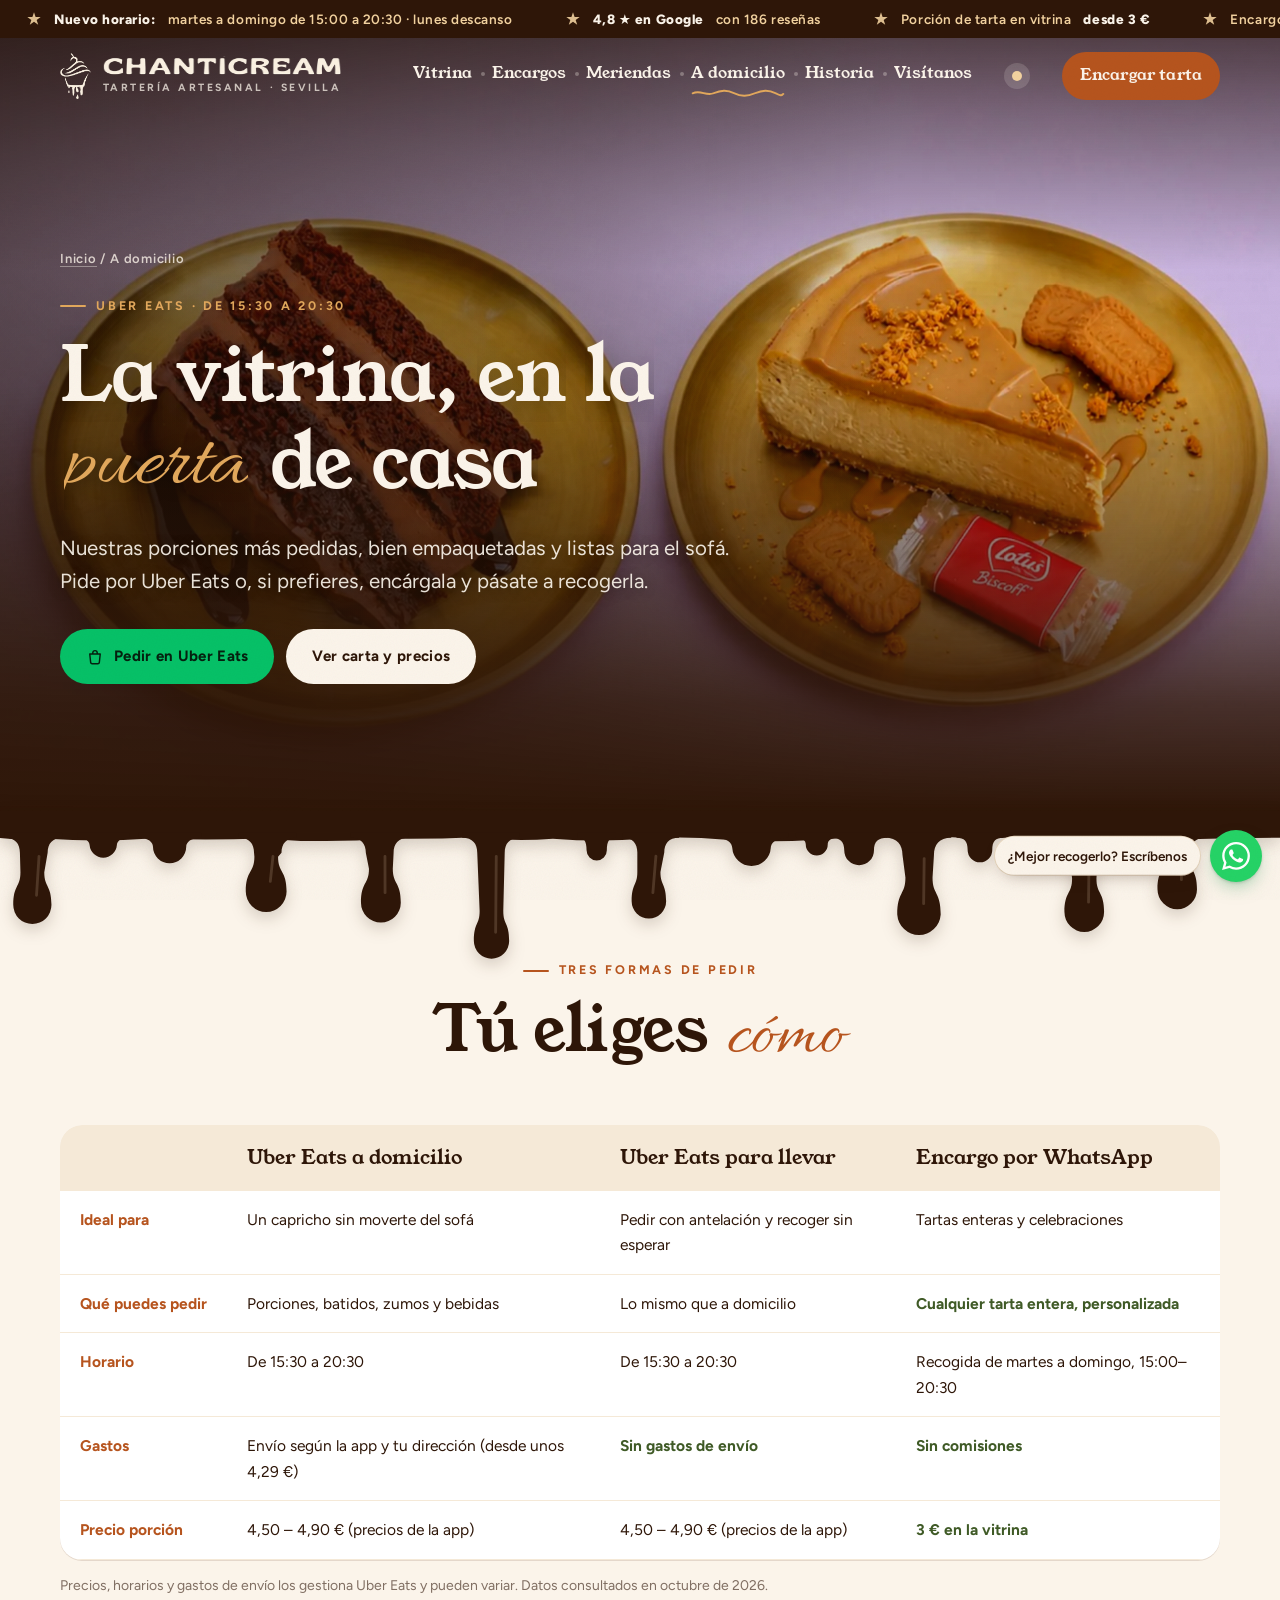
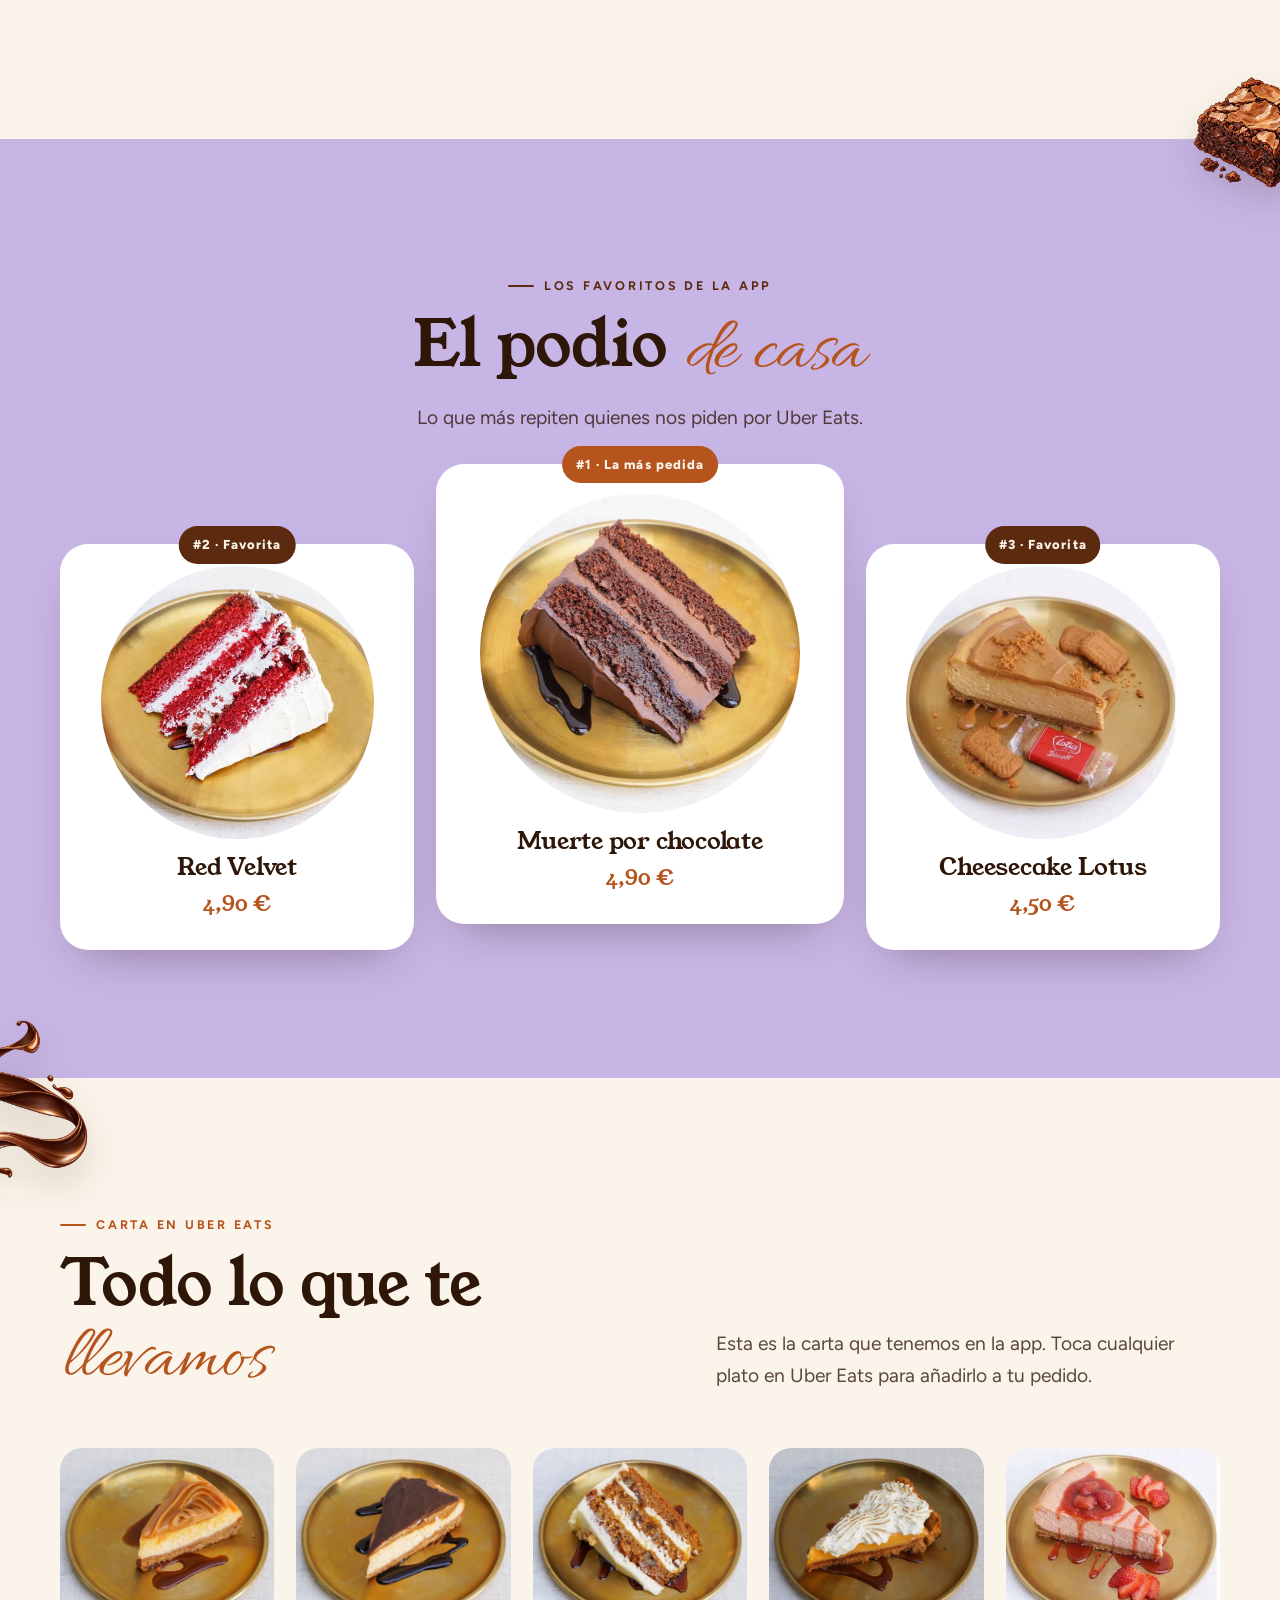
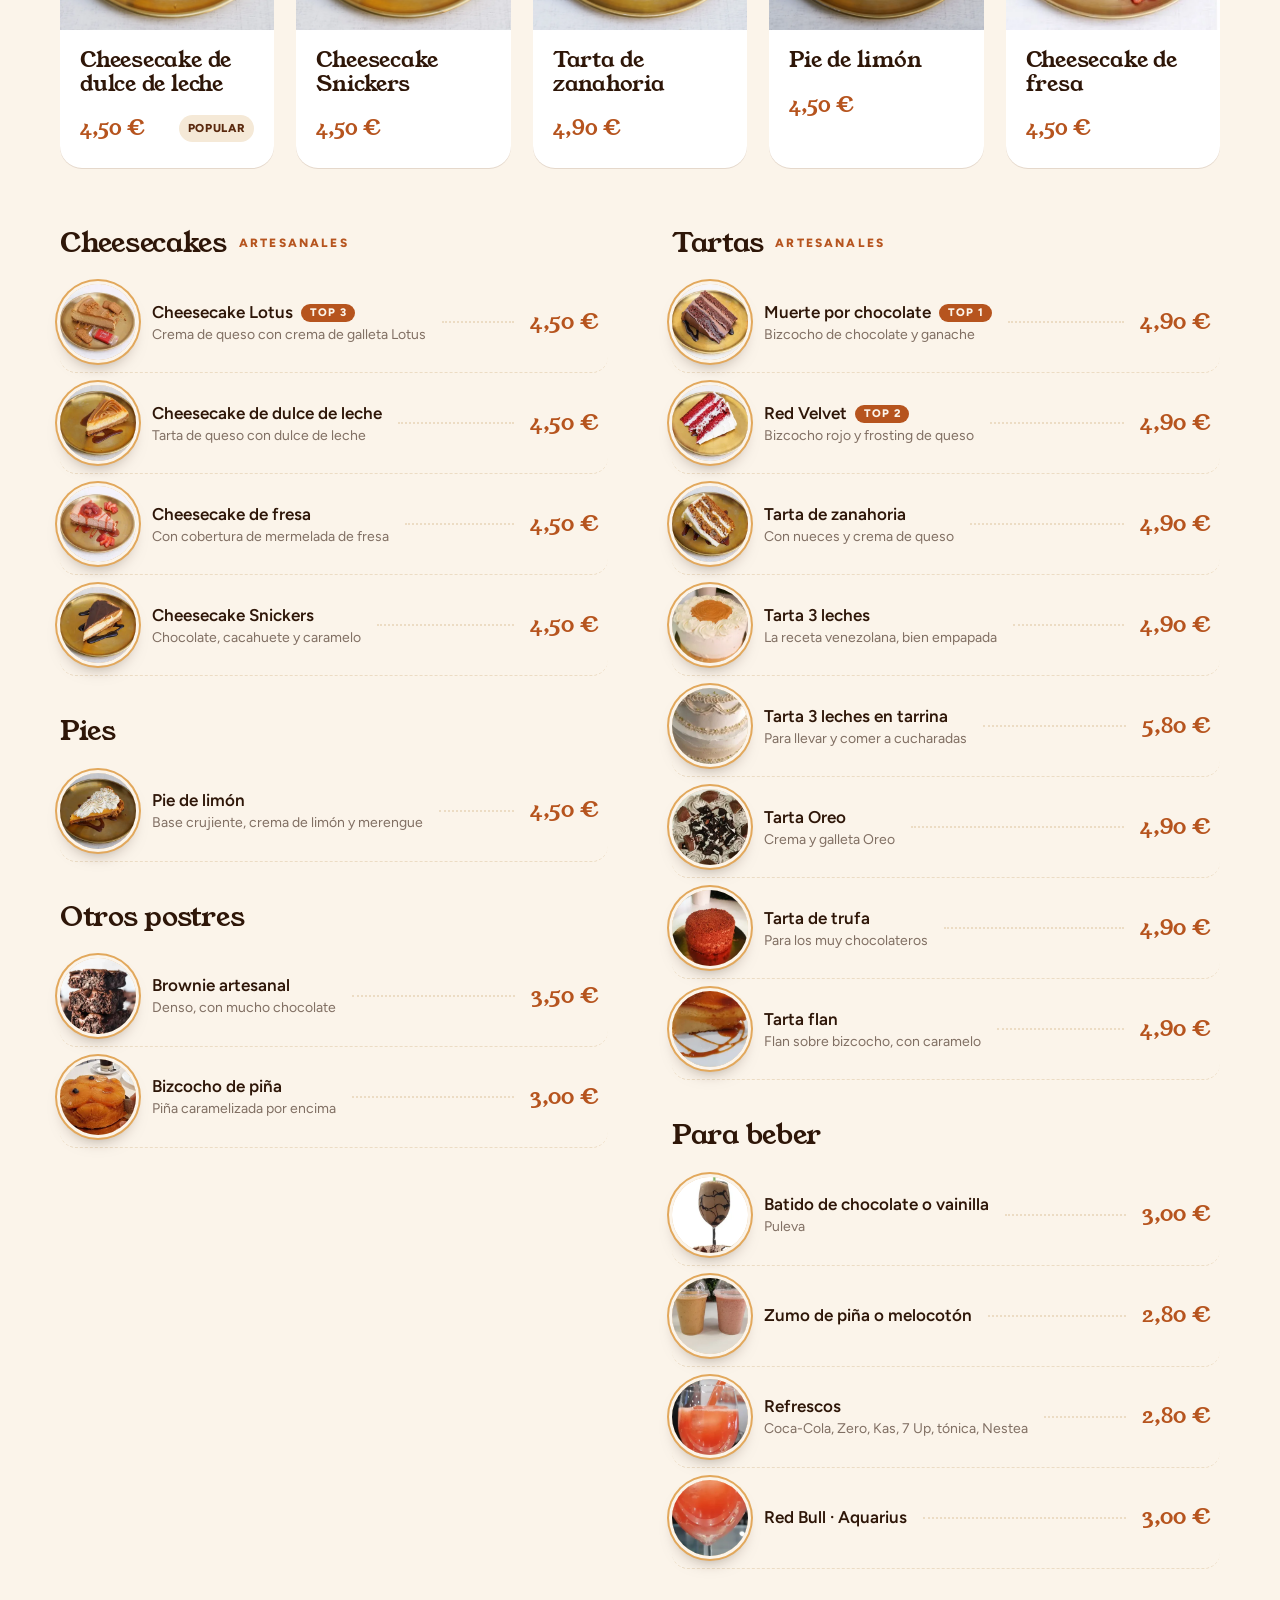
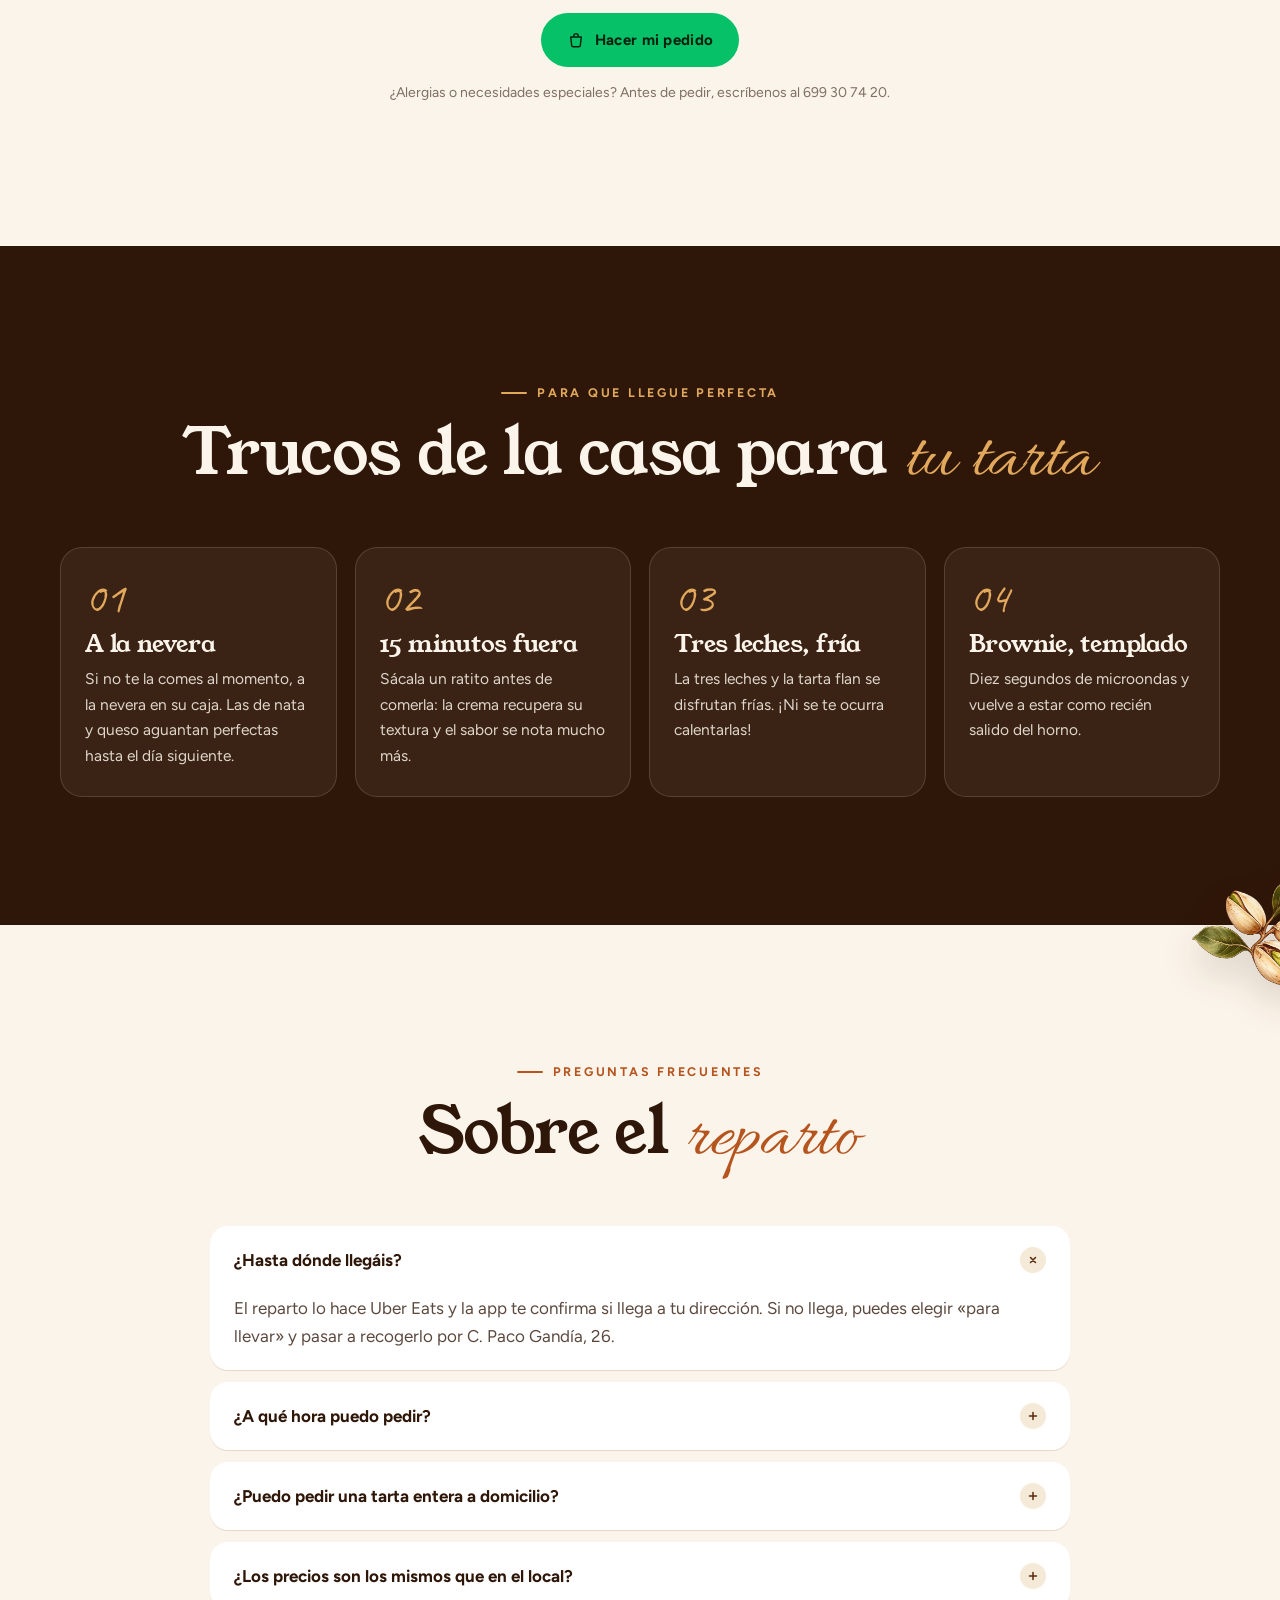
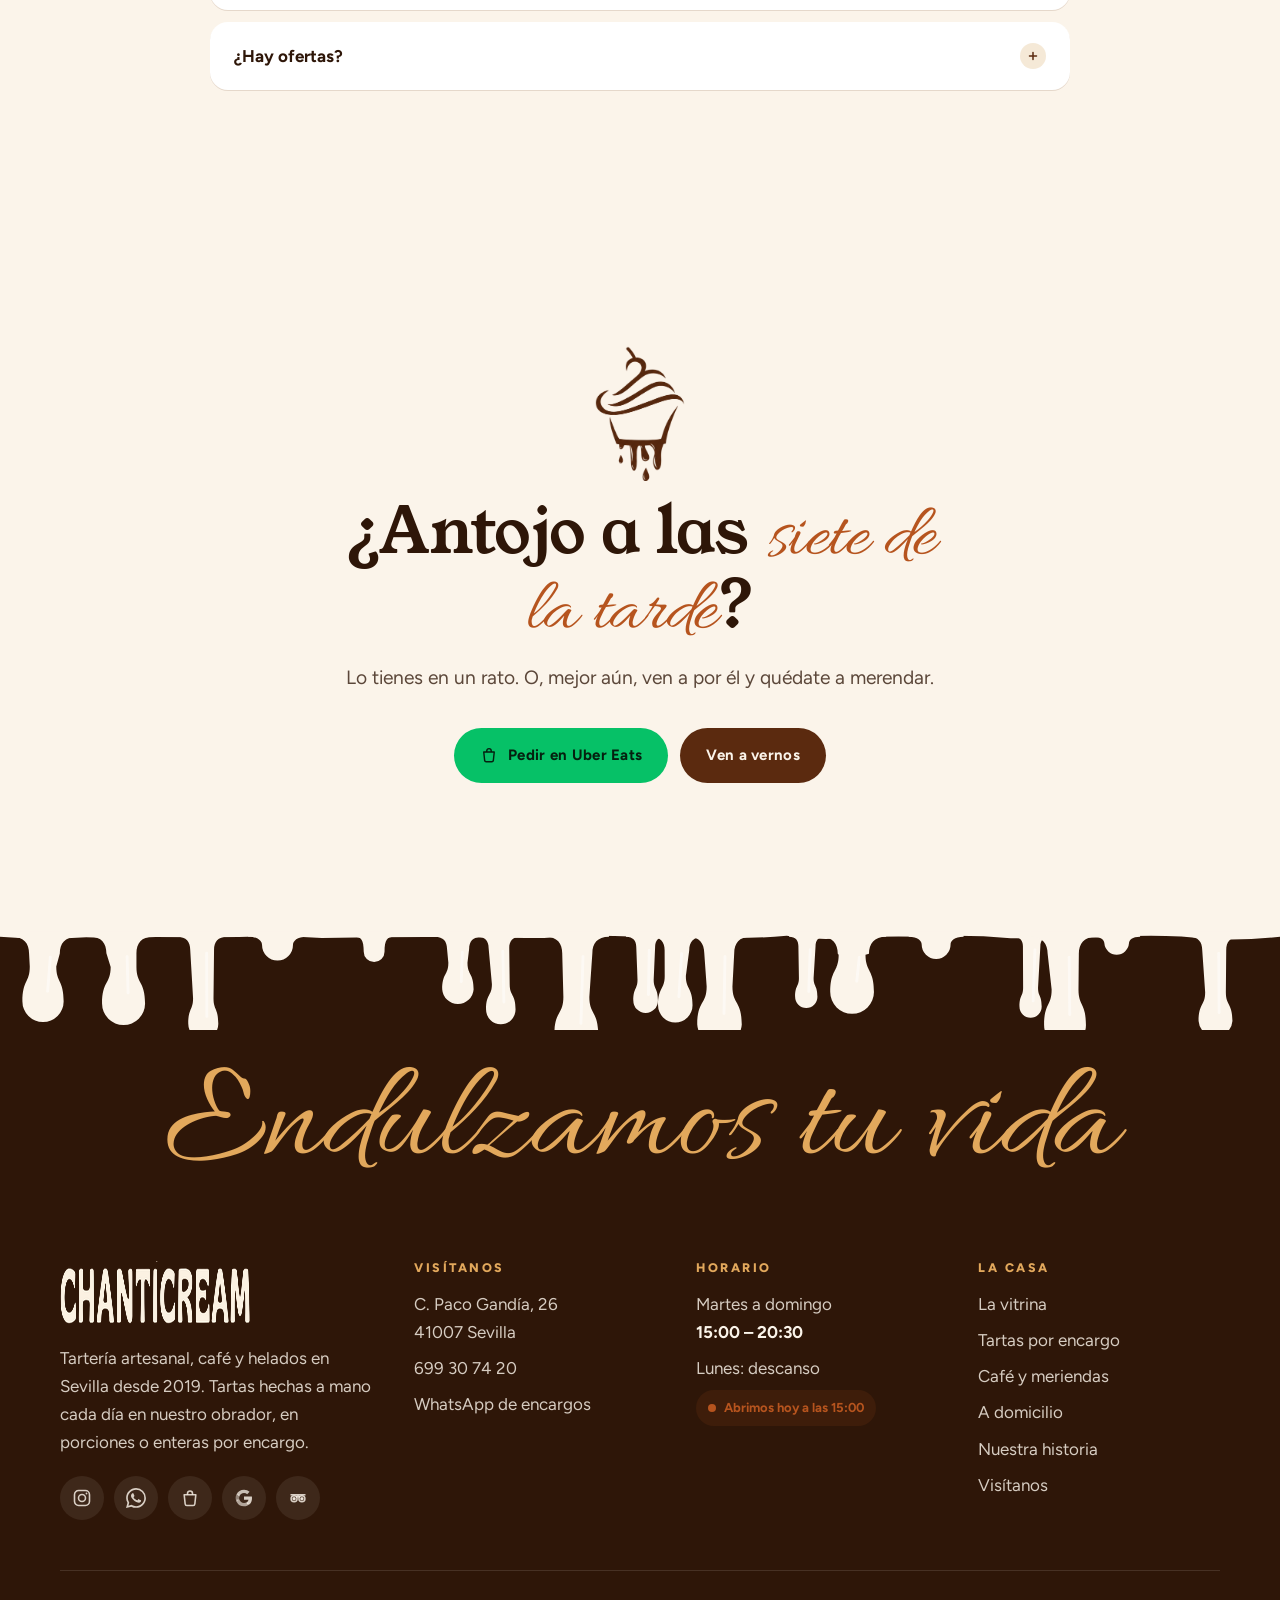
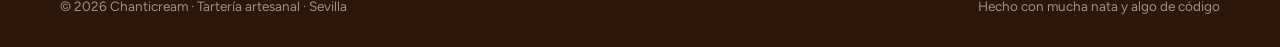
==== commit 478d00d0: "Menú artesanal, WhatsApp discreto e ilustraciones centradas en móvil Co-Authored-By: Claude Opus 5.5" ====
--- a/a-domicilio.html
+++ b/a-domicilio.html
@@ -17,7 +17,7 @@
 <link rel="preconnect" href="https://fonts.googleapis.com">
 <link rel="preconnect" href="https://fonts.gstatic.com" crossorigin>
 <link href="https://fonts.googleapis.com/css2?family=Allura&family=Caveat:wght@500;700&family=Figtree:ital,wght@0,400..800;1,400..800&family=Young+Serif&display=swap" rel="stylesheet">
-<link rel="stylesheet" href="assets/css/site.css?v=2610272148">
+<link rel="stylesheet" href="assets/css/site.css?v=2610272203">
 
 </head>
 <body class="con-hero" data-pagina="domicilio">
@@ -36,14 +36,16 @@
         <span class="marca__sub">Tartería artesanal · Sevilla</span>
       </span>
     </a>
-    <nav class="nav" aria-label="Principal"><a href="la-vitrina.html">Vitrina</a><a href="encargos.html">Encargos</a><a href="meriendas.html">Meriendas</a><a href="a-domicilio.html" aria-current="page">A domicilio</a><a href="nuestra-historia.html">Historia</a><a href="visitanos.html">Visítanos</a></nav>
+    <nav class="nav" aria-label="Principal"><a href="la-vitrina.html"><span>Vitrina</span><svg class="garabato" viewBox="0 0 100 12" preserveAspectRatio="none" aria-hidden="true"><path d="M2 7c8-5 14 4 22 0s14-5 22 0 14 4 22 0 14-5 22 0 6 2 8 1"/></svg></a><a href="encargos.html"><span>Encargos</span><svg class="garabato" viewBox="0 0 100 12" preserveAspectRatio="none" aria-hidden="true"><path d="M2 7c8-5 14 4 22 0s14-5 22 0 14 4 22 0 14-5 22 0 6 2 8 1"/></svg></a><a href="meriendas.html"><span>Meriendas</span><svg class="garabato" viewBox="0 0 100 12" preserveAspectRatio="none" aria-hidden="true"><path d="M2 7c8-5 14 4 22 0s14-5 22 0 14 4 22 0 14-5 22 0 6 2 8 1"/></svg></a><a href="a-domicilio.html" aria-current="page"><span>A domicilio</span><svg class="garabato" viewBox="0 0 100 12" preserveAspectRatio="none" aria-hidden="true"><path d="M2 7c8-5 14 4 22 0s14-5 22 0 14 4 22 0 14-5 22 0 6 2 8 1"/></svg></a><a href="nuestra-historia.html"><span>Historia</span><svg class="garabato" viewBox="0 0 100 12" preserveAspectRatio="none" aria-hidden="true"><path d="M2 7c8-5 14 4 22 0s14-5 22 0 14 4 22 0 14-5 22 0 6 2 8 1"/></svg></a><a href="visitanos.html"><span>Visítanos</span><svg class="garabato" viewBox="0 0 100 12" preserveAspectRatio="none" aria-hidden="true"><path d="M2 7c8-5 14 4 22 0s14-5 22 0 14 4 22 0 14-5 22 0 6 2 8 1"/></svg></a></nav>
     <span class="estado" data-estado data-abierto="1">Abierto</span>
     <a class="btn btn--caramelo btn--sm header__cta" href="encargos.html#configura">Encargar tarta</a>
     <button class="burger" aria-label="Abrir menú" aria-expanded="false" aria-controls="menu-movil"><span></span><span></span><span></span></button>
   </div>
 </header>
 <div class="menu-movil" id="menu-movil">
-  <a class="mm-link" href="index.html" style="transition-delay:0.12s"><small>01</small>Inicio</a><a class="mm-link" href="la-vitrina.html" style="transition-delay:0.17s"><small>02</small>La vitrina</a><a class="mm-link" href="encargos.html" style="transition-delay:0.22s"><small>03</small>Tartas por encargo</a><a class="mm-link" href="meriendas.html" style="transition-delay:0.27s"><small>04</small>Café y meriendas</a><a class="mm-link" href="a-domicilio.html" style="transition-delay:0.32s"><small>05</small>A domicilio</a><a class="mm-link" href="nuestra-historia.html" style="transition-delay:0.37s"><small>06</small>Nuestra historia</a><a class="mm-link" href="visitanos.html" style="transition-delay:0.42s"><small>07</small>Visítanos</a>
+  <div class="menu-movil__goteo"><svg viewBox="0 0 1440 170" preserveAspectRatio="xMidYMin slice" aria-hidden="true" fill="currentColor"><path d="M0,0 H1440 V30 Q1404,31.7 1369,31.2 Q1325,33.8 1281,29.0 Q1239,32.4 1197,31.0 Q1154,28.5 1110,31.1 Q1072,28.4 1033,30.4 Q970,32.3 906,29.2 Q834,27.9 761,28.6 Q700,30.4 640,29.2 Q580,30.6 520,31.8 Q472,34.2 424,30.0 Q354,27.6 284,28.7 Q238,30.6 191,29.2 Q132,27.3 73,31.1 Q36,33.5 0,29.3 Z"/><path class="hilo" style="--d:5.9s;--r:-0.2s" d="M32.0,24 H82.0 V30 C73.7,30 70.1,33.5 70.1,43.7 A13.1,13.1 0 0 1 43.9,43.7 C43.9,33.5 40.3,30 32.0,30 Z"/><path class="hilo" style="--d:8.0s;--r:-0.8s" d="M110.6,24 H170.0 V30 C159.1,30 154.4,36.2 154.4,45.6 L151.5,94.1 C151.5,109.6 158.7,106.7 158.7,127.0 A19.4,19.4 0 0 1 120.0,127.0 C120.0,106.7 127.2,109.6 127.2,94.1 L126.1,45.6 C126.1,36.2 121.4,30 110.6,30 Z"/><path class="hilo" style="--d:8.4s;--r:-2.5s" d="M189.0,24 H254.2 V30 C243.3,30 238.7,34.6 238.7,45.6 A17.2,17.2 0 0 1 204.4,45.6 C204.4,34.6 199.8,30 189.0,30 Z"/><path class="hilo" style="--d:8.6s;--r:-5.6s" d="M255.6,24 H328.2 V30 C314.9,30 309.2,37.6 309.2,49.0 L304.7,88.6 C304.7,107.9 314.1,104.3 314.1,129.7 A24.2,24.2 0 0 1 265.6,129.7 C265.6,104.3 275.0,107.9 275.0,88.6 L274.6,49.0 C274.6,37.6 268.9,30 255.6,30 Z"/><path class="hilo" style="--d:7.9s;--r:-2.1s" d="M342.7,24 H388.2 V30 C379.8,30 376.3,34.8 376.3,41.9 L372.5,87.6 C372.5,99.2 377.6,97.0 377.6,112.2 A14.4,14.4 0 0 1 348.8,112.2 C348.8,97.0 353.9,99.2 353.9,87.6 L354.6,41.9 C354.6,34.8 351.1,30 342.7,30 Z"/><path class="hilo" style="--d:7.0s;--r:-5.5s" d="M459.5,24 H504.7 V30 C496.4,30 492.8,34.7 492.8,41.8 L493.1,106.4 C493.1,117.9 498.2,115.8 498.2,130.8 A14.3,14.3 0 0 1 469.5,130.8 C469.5,115.8 474.6,117.9 474.6,106.4 L471.4,41.8 C471.4,34.7 467.8,30 459.5,30 Z"/><path class="hilo" style="--d:7.4s;--r:-6.3s" d="M511.2,24 H594.0 V30 C580.3,30 574.4,35.9 574.4,41.8 A21.8,21.8 0 0 1 530.8,41.8 C530.8,35.9 524.9,30 511.2,30 Z"/><path class="hilo" style="--d:6.0s;--r:-4.6s" d="M639.6,24 H704.8 V30 C692.8,30 687.7,36.8 687.7,47.1 L686.9,108.8 C686.9,126.5 695.6,123.2 695.6,146.4 A22.1,22.1 0 0 1 651.4,146.4 C651.4,123.2 660.2,126.5 660.2,108.8 L656.7,47.1 C656.7,36.8 651.5,30 639.6,30 Z"/><path class="hilo" style="--d:5.2s;--r:-0.6s" d="M758.1,24 H796.4 V30 C789.3,30 786.3,34.0 786.3,40.0 L783.4,84.2 C783.4,93.9 787.8,92.1 787.8,105.0 A12.2,12.2 0 0 1 763.4,105.0 C763.4,92.1 767.8,93.9 767.8,84.2 L768.1,40.0 C768.1,34.0 765.1,30 758.1,30 Z"/><path class="hilo" style="--d:6.2s;--r:-1.1s" d="M856.9,24 H917.9 V30 C906.8,30 902.0,36.4 902.0,46.0 L901.5,67.5 C901.5,82.6 908.0,79.7 908.0,99.6 A18.9,18.9 0 0 1 870.1,99.6 C870.1,79.7 876.6,82.6 876.6,67.5 L872.9,46.0 C872.9,36.4 868.1,30 856.9,30 Z"/><path class="hilo" style="--d:7.0s;--r:-1.6s" d="M956.9,24 H1020.1 V30 C1009.6,30 1005.1,34.5 1005.1,41.5 A16.6,16.6 0 0 1 971.8,41.5 C971.8,34.5 967.3,30 956.9,30 Z"/><path class="hilo" style="--d:6.9s;--r:-0.9s" d="M1029.2,24 H1090.3 V30 C1080.2,30 1075.9,34.3 1075.9,42.3 A16.1,16.1 0 0 1 1043.7,42.3 C1043.7,34.3 1039.4,30 1029.2,30 Z"/><path class="hilo" style="--d:8.1s;--r:-0.3s" d="M1095.5,24 H1146.4 V30 C1137.1,30 1133.1,35.3 1133.1,43.3 L1130.8,78.8 C1130.8,91.4 1136.1,89.0 1136.1,105.6 A15.7,15.7 0 0 1 1104.6,105.6 C1104.6,89.0 1109.9,91.4 1109.9,78.8 L1108.8,43.3 C1108.8,35.3 1104.8,30 1095.5,30 Z"/><path class="hilo" style="--d:8.5s;--r:-1.7s" d="M1148.9,24 H1199.4 V30 C1191.1,30 1187.5,33.6 1187.5,37.2 A13.3,13.3 0 0 1 1160.9,37.2 C1160.9,33.6 1157.3,30 1148.9,30 Z"/><path class="hilo" style="--d:5.1s;--r:-3.2s" d="M1230.3,24 H1277.2 V30 C1268.6,30 1264.9,34.9 1264.9,42.3 L1265.0,104.6 C1265.0,117.6 1271.5,115.1 1271.5,132.1 A16.2,16.2 0 0 1 1239.2,132.1 C1239.2,115.1 1245.8,117.6 1245.8,104.6 L1242.6,42.3 C1242.6,34.9 1238.9,30 1230.3,30 Z"/><path class="hilo" style="--d:8.3s;--r:-3.2s" d="M1302.4,24 H1347.8 V30 C1339.5,30 1335.9,34.8 1335.9,41.9 L1333.9,83.1 C1333.9,95.7 1340.4,93.3 1340.4,109.8 A15.7,15.7 0 0 1 1308.9,109.8 C1308.9,93.3 1315.3,95.7 1315.3,83.1 L1314.3,41.9 C1314.3,34.8 1310.7,30 1302.4,30 Z"/><path class="hilo" style="--d:5.9s;--r:-5.7s" d="M1360.8,24 H1410.7 V30 C1401.6,30 1397.7,35.2 1397.7,43.1 L1394.1,118.8 C1394.1,131.4 1399.6,129.0 1399.6,145.6 A15.8,15.8 0 0 1 1368.1,145.6 C1368.1,129.0 1373.6,131.4 1373.6,118.8 L1373.9,43.1 C1373.9,35.2 1369.9,30 1360.8,30 Z"/><path class="brillo" d="M145.6,49.6 L143.6,117.4 M298.4,53.0 L295.0,117.6 M369.6,45.9 L366.4,105.0 M486.2,45.8 L487.1,123.6 M678.1,51.1 L678.2,135.3 M780.7,44.0 L778.3,98.8 M893.0,50.0 L893.4,90.1 M1125.5,47.3 L1124.0,97.7 M1258.0,46.3 L1258.7,124.0 M1329.2,45.9 L1327.9,102.0 M1390.3,47.1 L1387.4,137.7"/></svg></div>
+  <p class="menu-movil__lema">Endulzamos tu vida</p>
+  <nav class="menu-movil__lista" aria-label="Menú"><a class="mm-link" href="index.html" style="transition-delay:0.15s"><img src="assets/img/deco/cupcake.webp" alt="" loading="lazy"><span><b>Inicio</b><small>volver a la entrada</small></span></a><a class="mm-link" href="la-vitrina.html" style="transition-delay:0.20s"><img src="assets/img/deco/red-velvet.webp" alt="" loading="lazy"><span><b>La vitrina</b><small>las porciones de hoy</small></span></a><a class="mm-link" href="encargos.html" style="transition-delay:0.25s"><img src="assets/img/deco/manga.webp" alt="" loading="lazy"><span><b>Tartas por encargo</b><small>tu tarta, a tu manera</small></span></a><a class="mm-link" href="meriendas.html" style="transition-delay:0.30s"><img src="assets/img/deco/cafe.webp" alt="" loading="lazy"><span><b>Café y meriendas</b><small>café, helados y batidos</small></span></a><a class="mm-link" href="a-domicilio.html" aria-current="page" style="transition-delay:0.35s"><img src="assets/img/deco/brownie.webp" alt="" loading="lazy"><span><b>A domicilio</b><small>en casa con Uber Eats</small></span></a><a class="mm-link" href="nuestra-historia.html" style="transition-delay:0.40s"><img src="assets/img/deco/batidor-espatula.webp" alt="" loading="lazy"><span><b>Nuestra historia</b><small>Paul, Andreina y desde 2019</small></span></a><a class="mm-link" href="visitanos.html" style="transition-delay:0.45s"><img src="assets/img/deco/fresas.webp" alt="" loading="lazy"><span><b>Visítanos</b><small>C. Paco Gandía, 26</small></span></a></nav>
   <div class="menu-movil__pie">
     <div>C. Paco Gandía, 26 · 41007 Sevilla<br>Martes a domingo · 15:00 a 20:30</div>
     <div class="ctas">
@@ -258,16 +260,10 @@
   </div>
 </footer>
 <div class="wa" data-wa="domicilio">
-  <div class="wa__burbuja" role="status" hidden>
-    <button class="wa__x" type="button" aria-label="Cerrar mensaje">×</button>
-    <div class="wa__quien"><img src="assets/img/marca/cupcake.png" alt=""><div><b>Chanticream</b><small><i></i>Responde en unos minutos</small></div></div>
-    <p class="wa__msg">¿Prefieres recogerlo tú? Escríbenos y te lo dejamos preparado.</p>
-    <a class="wa__ir" href="https://wa.me/34699307420?text=Hola%2C%20quer%C3%ADa%20dejar%20un%20pedido%20preparado%20para%20recoger%20en%20la%20tienda" target="_blank" rel="noopener"><svg viewBox="0 0 24 24" fill="currentColor"><path d="M17.47 14.38c-.3-.15-1.76-.87-2.03-.97-.27-.1-.47-.15-.67.15-.2.3-.77.97-.94 1.16-.17.2-.35.22-.64.07-.3-.15-1.26-.46-2.39-1.47-.88-.79-1.48-1.76-1.65-2.06-.17-.3-.02-.46.13-.6.13-.14.3-.35.45-.52.15-.18.2-.3.3-.5.1-.2.05-.37-.03-.52-.07-.15-.67-1.61-.92-2.21-.24-.58-.49-.5-.67-.51h-.57c-.2 0-.52.07-.79.37-.27.3-1.04 1.02-1.04 2.48 0 1.46 1.07 2.88 1.21 3.07.15.2 2.1 3.2 5.08 4.49.71.31 1.26.49 1.7.63.71.22 1.36.19 1.87.12.57-.09 1.76-.72 2-1.41.25-.7.25-1.29.18-1.42-.08-.12-.27-.2-.57-.34m-5.42 7.4h-.01a9.87 9.87 0 0 1-5.03-1.38l-.36-.21-3.74.98 1-3.65-.24-.37a9.86 9.86 0 0 1-1.51-5.26c0-5.45 4.44-9.88 9.89-9.88 2.64 0 5.12 1.03 6.99 2.9a9.82 9.82 0 0 1 2.89 6.99c0 5.45-4.44 9.88-9.88 9.88m8.41-18.3A11.82 11.82 0 0 0 12.05 0C5.5 0 .16 5.34.16 11.89c0 2.1.55 4.14 1.59 5.95L.06 24l6.3-1.65a11.88 11.88 0 0 0 5.68 1.45h.01c6.55 0 11.89-5.34 11.89-11.89a11.82 11.82 0 0 0-3.48-8.41Z"/></svg><span>Escribir por WhatsApp</span></a>
-  </div>
-  <a class="wa-flot" href="https://wa.me/34699307420?text=Hola%2C%20quer%C3%ADa%20dejar%20un%20pedido%20preparado%20para%20recoger%20en%20la%20tienda" target="_blank" rel="noopener" aria-label="Escríbenos por WhatsApp"><svg viewBox="0 0 24 24" fill="currentColor"><path d="M17.47 14.38c-.3-.15-1.76-.87-2.03-.97-.27-.1-.47-.15-.67.15-.2.3-.77.97-.94 1.16-.17.2-.35.22-.64.07-.3-.15-1.26-.46-2.39-1.47-.88-.79-1.48-1.76-1.65-2.06-.17-.3-.02-.46.13-.6.13-.14.3-.35.45-.52.15-.18.2-.3.3-.5.1-.2.05-.37-.03-.52-.07-.15-.67-1.61-.92-2.21-.24-.58-.49-.5-.67-.51h-.57c-.2 0-.52.07-.79.37-.27.3-1.04 1.02-1.04 2.48 0 1.46 1.07 2.88 1.21 3.07.15.2 2.1 3.2 5.08 4.49.71.31 1.26.49 1.7.63.71.22 1.36.19 1.87.12.57-.09 1.76-.72 2-1.41.25-.7.25-1.29.18-1.42-.08-.12-.27-.2-.57-.34m-5.42 7.4h-.01a9.87 9.87 0 0 1-5.03-1.38l-.36-.21-3.74.98 1-3.65-.24-.37a9.86 9.86 0 0 1-1.51-5.26c0-5.45 4.44-9.88 9.89-9.88 2.64 0 5.12 1.03 6.99 2.9a9.82 9.82 0 0 1 2.89 6.99c0 5.45-4.44 9.88-9.88 9.88m8.41-18.3A11.82 11.82 0 0 0 12.05 0C5.5 0 .16 5.34.16 11.89c0 2.1.55 4.14 1.59 5.95L.06 24l6.3-1.65a11.88 11.88 0 0 0 5.68 1.45h.01c6.55 0 11.89-5.34 11.89-11.89a11.82 11.82 0 0 0-3.48-8.41Z"/></svg><em class="wa__aviso" aria-hidden="true">1</em></a>
+  <a class="wa-flot" href="https://wa.me/34699307420?text=Hola%2C%20quer%C3%ADa%20dejar%20un%20pedido%20preparado%20para%20recoger%20en%20la%20tienda" target="_blank" rel="noopener" aria-label="Escríbenos por WhatsApp: ¿Mejor recogerlo? Escríbenos"><svg viewBox="0 0 24 24" fill="currentColor"><path d="M17.47 14.38c-.3-.15-1.76-.87-2.03-.97-.27-.1-.47-.15-.67.15-.2.3-.77.97-.94 1.16-.17.2-.35.22-.64.07-.3-.15-1.26-.46-2.39-1.47-.88-.79-1.48-1.76-1.65-2.06-.17-.3-.02-.46.13-.6.13-.14.3-.35.45-.52.15-.18.2-.3.3-.5.1-.2.05-.37-.03-.52-.07-.15-.67-1.61-.92-2.21-.24-.58-.49-.5-.67-.51h-.57c-.2 0-.52.07-.79.37-.27.3-1.04 1.02-1.04 2.48 0 1.46 1.07 2.88 1.21 3.07.15.2 2.1 3.2 5.08 4.49.71.31 1.26.49 1.7.63.71.22 1.36.19 1.87.12.57-.09 1.76-.72 2-1.41.25-.7.25-1.29.18-1.42-.08-.12-.27-.2-.57-.34m-5.42 7.4h-.01a9.87 9.87 0 0 1-5.03-1.38l-.36-.21-3.74.98 1-3.65-.24-.37a9.86 9.86 0 0 1-1.51-5.26c0-5.45 4.44-9.88 9.89-9.88 2.64 0 5.12 1.03 6.99 2.9a9.82 9.82 0 0 1 2.89 6.99c0 5.45-4.44 9.88-9.88 9.88m8.41-18.3A11.82 11.82 0 0 0 12.05 0C5.5 0 .16 5.34.16 11.89c0 2.1.55 4.14 1.59 5.95L.06 24l6.3-1.65a11.88 11.88 0 0 0 5.68 1.45h.01c6.55 0 11.89-5.34 11.89-11.89a11.82 11.82 0 0 0-3.48-8.41Z"/></svg><span class="wa__tip" aria-hidden="true">¿Mejor recogerlo? Escríbenos</span></a>
 </div>
 
-<script src="assets/js/datos.js?v=2610272148"></script>
-<script src="assets/js/site.js?v=2610272148"></script>
+<script src="assets/js/datos.js?v=2610272203"></script>
+<script src="assets/js/site.js?v=2610272203"></script>
 </body>
 </html>
--- a/assets/css/site.css
+++ b/assets/css/site.css
@@ -129,17 +129,22 @@
 .marca .crema{display:none}
 .nav{display:flex;align-items:center;gap:4px;margin-left:auto}
 .nav a{
-  text-decoration:none;font-weight:600;font-size:15px;padding:8px 12px;border-radius:999px;position:relative;transition:background .25s;white-space:nowrap;
-}
-@media (max-width:1320px) and (min-width:1101px){
+  text-decoration:none;font-family:var(--f-display);font-weight:400;font-size:16.5px;padding:8px 11px 12px;position:relative;white-space:nowrap;transition:color .3s;
+}
+.nav a span{display:inline-block;transition:transform .35s var(--ease)}
+.nav a:hover span{transform:translateY(-2px) rotate(-2deg)}
+/* subrayado a mano, como una línea de manga pastelera */
+.garabato{position:absolute;left:8px;right:8px;bottom:2px;width:calc(100% - 16px);height:9px;overflow:visible;pointer-events:none}
+.garabato path{fill:none;stroke:var(--caramelo);stroke-width:2.6;stroke-linecap:round;stroke-dasharray:130;stroke-dashoffset:130;transition:stroke-dashoffset .55s var(--ease)}
+.nav a:hover .garabato path{stroke-dashoffset:0}
+.nav a[aria-current="page"] .garabato path{stroke-dashoffset:0;stroke:var(--dulce)}
+.nav a + a::before{content:"";position:absolute;left:-3px;top:50%;width:4px;height:4px;margin-top:-4px;border-radius:50%;background:currentColor;opacity:.3}
+@media (max-width:1520px) and (min-width:1101px){
   .header .estado{font-size:0;padding:8px;gap:0}
   .header .estado::before{width:10px;height:10px}
-  .nav a{padding:8px 9px}
-}
-.nav a:hover{background:rgba(91,42,15,.08)}
-.nav a[aria-current="page"]::after{
-  content:"";position:absolute;left:50%;bottom:0;width:6px;height:6px;border-radius:50%;background:var(--caramelo);transform:translateX(-50%);
-}
+  .nav a{padding:8px 8px 12px;font-size:15.5px}
+}
+.header.solido .nav a[aria-current="page"] .garabato path{stroke:var(--caramelo)}
 .header__cta{margin-left:8px;flex-shrink:0;white-space:nowrap}
 .estado{
   display:inline-flex;align-items:center;gap:8px;font-size:13px;font-weight:700;padding:7px 12px;border-radius:999px;
@@ -154,7 +159,6 @@
 body.con-hero .header{position:fixed;left:0;right:0;top:38px;color:var(--nata)}
 body.con-hero .header .marca .crema{display:block}
 body.con-hero .header .marca .choco{display:none}
-body.con-hero .header .nav a:hover{background:rgba(251,244,234,.14)}
 body.con-hero .header .estado{background:rgba(251,244,234,.16);color:#d8f0bf}
 body.con-hero .header .estado[data-abierto="0"]{color:var(--dulce-2)}
 .header.solido,body.con-hero .header.solido{
@@ -166,7 +170,6 @@
 body.con-hero .header.solido .marca .choco{display:block}
 body.con-hero .header.solido .estado{background:rgba(111,143,78,.14);color:#3f5a26}
 body.con-hero .header.solido .estado[data-abierto="0"]{background:rgba(182,84,30,.12);color:var(--caramelo)}
-body.con-hero .header.solido .nav a:hover{background:rgba(91,42,15,.08)}
 
 .burger{display:none;margin-left:auto;width:48px;height:48px;border-radius:50%;border:0;background:transparent;color:inherit;position:relative}
 .burger span{position:absolute;left:13px;right:13px;height:2px;background:currentColor;border-radius:2px;transition:transform .4s var(--ease),opacity .3s}
@@ -699,40 +702,20 @@
 .footer__redes svg{width:20px;height:20px}
 .footer__legal{border-top:1px solid rgba(251,244,234,.12);margin-top:50px;padding-top:24px;display:flex;justify-content:space-between;flex-wrap:wrap;gap:12px;font-size:13.5px;color:rgba(251,244,234,.55)}
 
-/* WhatsApp flotante + mensaje de la página */
-.wa{position:fixed;right:18px;bottom:18px;z-index:80;display:flex;flex-direction:column;align-items:flex-end;gap:14px;pointer-events:none}
-.wa > *{pointer-events:auto}
+/* WhatsApp flotante, discreto */
+.wa{position:fixed;right:18px;bottom:18px;z-index:80}
 .wa-flot{
-  position:relative;width:62px;height:62px;border-radius:50%;display:grid;place-items:center;text-decoration:none;color:#fff;
-  background:linear-gradient(160deg,#5ee87d 0%,#25d366 45%,#1ebe5b 100%);
-  box-shadow:0 12px 26px -8px rgba(18,140,70,.65),0 2px 6px rgba(0,0,0,.18),inset 0 1px 0 rgba(255,255,255,.35);
-  transform:translateY(120px) scale(.6);opacity:0;transition:transform .6s var(--ease),opacity .4s,box-shadow .3s;
-}
-.wa-flot.ver{transform:none;opacity:1}
-.wa-flot svg{width:34px;height:34px}
-.wa-flot:hover{transform:scale(1.07);box-shadow:0 16px 32px -8px rgba(18,140,70,.75),0 2px 6px rgba(0,0,0,.18)}
-.wa-flot::before{content:"";position:absolute;inset:0;border-radius:50%;border:2px solid #25d366;animation:latido 2.6s ease-out infinite;opacity:0}
-@keyframes latido{0%{transform:scale(1);opacity:.7}100%{transform:scale(1.6);opacity:0}}
-.wa__aviso{position:absolute;top:-2px;right:-2px;min-width:22px;height:22px;border-radius:11px;display:grid;place-items:center;
-  background:#ff3b30;color:#fff;font:800 12px/1 var(--f-body);font-style:normal;box-shadow:0 0 0 2px var(--nata);transform:scale(0);transition:transform .4s cubic-bezier(.3,1.6,.5,1)}
-.wa.aviso .wa__aviso{transform:scale(1)}
-
-.wa__burbuja{position:relative;width:min(300px,calc(100vw - 36px));padding:14px 16px 16px;border-radius:18px 18px 4px 18px;
-  background:#fff;color:#1c1e21;box-shadow:0 22px 50px -16px rgba(46,22,8,.5),0 2px 8px rgba(0,0,0,.08);
-  transform-origin:100% 100%;animation:burbuja .55s cubic-bezier(.3,1.4,.5,1)}
-.wa__burbuja[hidden]{display:none}
-@keyframes burbuja{from{opacity:0;transform:translateY(14px) scale(.85)}to{opacity:1;transform:none}}
-.wa__burbuja::after{content:"";position:absolute;right:22px;bottom:-8px;width:16px;height:16px;background:#fff;transform:rotate(45deg);border-radius:0 0 4px 0}
-.wa__x{position:absolute;top:8px;right:8px;width:28px;height:28px;border-radius:50%;border:0;background:#f0f2f5;color:#54656f;font-size:18px;line-height:1;cursor:pointer}
-.wa__quien{display:flex;align-items:center;gap:10px;margin-bottom:10px;padding-right:30px}
-.wa__quien img{width:40px;height:40px;border-radius:50%;object-fit:contain;background:var(--nata);padding:5px;box-shadow:0 0 0 1px var(--nata-3)}
-.wa__quien b{display:block;font-size:15px;line-height:1.2}
-.wa__quien small{display:flex;align-items:center;gap:6px;font-size:12px;color:#667781}
-.wa__quien small i{width:8px;height:8px;border-radius:50%;background:#25d366}
-.wa__msg{margin:0 0 14px;padding:10px 12px;border-radius:4px 12px 12px 12px;background:#e7fbe0;font-size:14.5px;line-height:1.45;position:relative}
-.wa__ir{display:flex;align-items:center;justify-content:center;gap:8px;padding:11px 14px;border-radius:999px;background:#25d366;color:#fff;text-decoration:none;font-weight:800;font-size:14.5px;transition:background .25s}
-.wa__ir:hover{background:#1ebe5b}
-.wa__ir svg{width:20px;height:20px}
+  position:relative;width:52px;height:52px;border-radius:50%;display:grid;place-items:center;text-decoration:none;color:#fff;background:#25d366;
+  box-shadow:0 8px 20px -8px rgba(18,140,70,.6),0 1px 3px rgba(0,0,0,.15);
+  opacity:0;transform:translateY(20px);transition:transform .5s var(--ease),opacity .5s,box-shadow .3s;
+}
+.wa-flot.ver{opacity:1;transform:none}
+.wa-flot svg{width:28px;height:28px}
+.wa-flot:hover{box-shadow:0 12px 26px -8px rgba(18,140,70,.7),0 1px 3px rgba(0,0,0,.15)}
+.wa__tip{position:absolute;right:calc(100% + 10px);top:50%;translate:0 -50%;white-space:nowrap;pointer-events:none;
+  padding:8px 13px;border-radius:999px;background:var(--nata);color:var(--cacao);font-size:13.5px;font-weight:600;
+  box-shadow:0 6px 18px -8px rgba(46,22,8,.45),0 0 0 1px var(--nata-3);opacity:0;transform:translateX(8px);transition:opacity .35s,transform .45s var(--ease)}
+.wa-flot:hover .wa__tip,.wa-flot.dice .wa__tip{opacity:1;transform:none}
 
 /* ---------- Responsive ---------- */
 @media (max-width:1100px){
@@ -795,8 +778,9 @@
   .masonry figure{margin-bottom:10px}
   .ctas .btn{flex:1 1 100%}
   .wa{right:14px;bottom:14px}
-  .wa-flot{width:56px;height:56px}
-  .wa-flot svg{width:30px;height:30px}
+  .wa-flot{width:50px;height:50px}
+  .wa-flot svg{width:27px;height:27px}
+  .wa__tip{font-size:12.5px}
 }
 @media (prefers-reduced-motion:reduce){
   *,*::before,*::after{animation-duration:.01ms!important;animation-iteration-count:1!important;transition-duration:.01ms!important;scroll-behavior:auto!important}
@@ -996,3 +980,45 @@
 .intro__saltar{position:absolute;bottom:clamp(24px,5vh,48px);left:50%;translate:-50% 0;padding:10px 22px;border-radius:999px;border:1.5px solid rgba(251,244,234,.35);
   background:transparent;color:var(--nata);font-weight:700;font-size:14px;letter-spacing:.08em;animation:intro-sube .6s var(--ease) 1.2s both}
 .intro__saltar:hover{background:var(--nata);color:var(--cacao)}
+
+.header__cta{position:relative;font-family:var(--f-display);font-weight:400;font-size:15.5px;letter-spacing:.01em}
+.header__cta::after{content:"";position:absolute;inset:4px;border-radius:999px;border:1.2px dashed rgba(251,244,234,.55);pointer-events:none}
+
+/* burger: tres líneas desiguales, hechas a mano */
+.burger span{height:2.4px}
+.burger span:nth-child(1){left:12px;right:16px}
+.burger span:nth-child(2){left:16px;right:12px}
+.burger span:nth-child(3){left:12px;right:20px}
+.menu-abierto .burger span:nth-child(1),.menu-abierto .burger span:nth-child(3){left:13px;right:13px}
+
+/* ---------- Menú móvil: papel crema con chocolate que gotea ---------- */
+.menu-movil{background:var(--nata);color:var(--cacao);padding:calc(var(--header-h) + 128px) var(--gutter) 28px;gap:0;
+  background-image:repeating-linear-gradient(0deg,transparent 0 31px,rgba(182,84,30,.05) 31px 32px)}
+.menu-movil__goteo{position:absolute;left:0;right:0;top:0;height:calc(var(--header-h) + 118px);color:var(--cacao);pointer-events:none}
+.menu-movil__goteo svg{position:absolute;left:0;right:0;bottom:0;width:100%;height:80px}
+.menu-movil__goteo::before{content:"";position:absolute;left:0;right:0;top:0;bottom:79px;background:var(--cacao)}
+.menu-movil__lema{position:relative;margin:-8px 0 4px;font-family:var(--f-script);font-size:32px;line-height:1;color:var(--caramelo);
+  opacity:0;transition:opacity .5s .15s}
+.menu-movil__lista{display:grid}
+.menu-movil a.mm-link{font-family:var(--f-body);font-size:inherit;line-height:1.2;align-items:center;gap:14px;padding:6px 4px;border-bottom:1.5px dashed rgba(46,22,8,.16)}
+.menu-movil a.mm-link img{flex:none;width:46px;height:46px;object-fit:contain;padding:5px;border-radius:50%;background:#fff;
+  box-shadow:0 0 0 1.5px var(--nata-3),0 6px 12px -8px rgba(46,22,8,.4);transition:transform .4s var(--ease)}
+.menu-movil a.mm-link:active img{transform:rotate(-10deg) scale(1.08)}
+.menu-movil a.mm-link b{display:block;font-family:var(--f-display);font-weight:400;font-size:clamp(23px,6.4vw,30px)}
+.menu-movil a.mm-link small{display:block;font-family:var(--f-tiza);font-size:18px;letter-spacing:0;font-weight:500;color:var(--caramelo);margin-top:1px}
+.menu-movil a.mm-link[aria-current="page"] b{text-decoration:underline wavy var(--dulce) 2px;text-underline-offset:6px}
+.menu-abierto .menu-movil__lema{opacity:1}
+.menu-movil__pie{color:rgba(46,22,8,.7);padding-top:16px;font-size:14px}
+.menu-movil__pie .btn--nata{--bg:#fff;box-shadow:inset 0 0 0 1.5px var(--nata-3)}
+.menu-abierto .header{color:var(--nata)!important}
+
+/* ilustraciones en móvil: pequeñas, enteras y centradas en la costura entre secciones */
+@media (max-width:860px){
+  .deco{--s:clamp(66px,19vw,84px);left:50%;right:auto;translate:-50% 0}
+  .deco--arriba{top:calc(var(--s) * -.5)}
+  .deco--abajo{bottom:calc(var(--s) * -.5)}
+  .deco--arriba[src*="media-luna"],.deco--arriba[src*="guirnalda"]{top:14px}
+  .deco[src*="guirnalda"]{--s:150px}
+}
+
+.menu-abierto .wa{opacity:0;visibility:hidden}
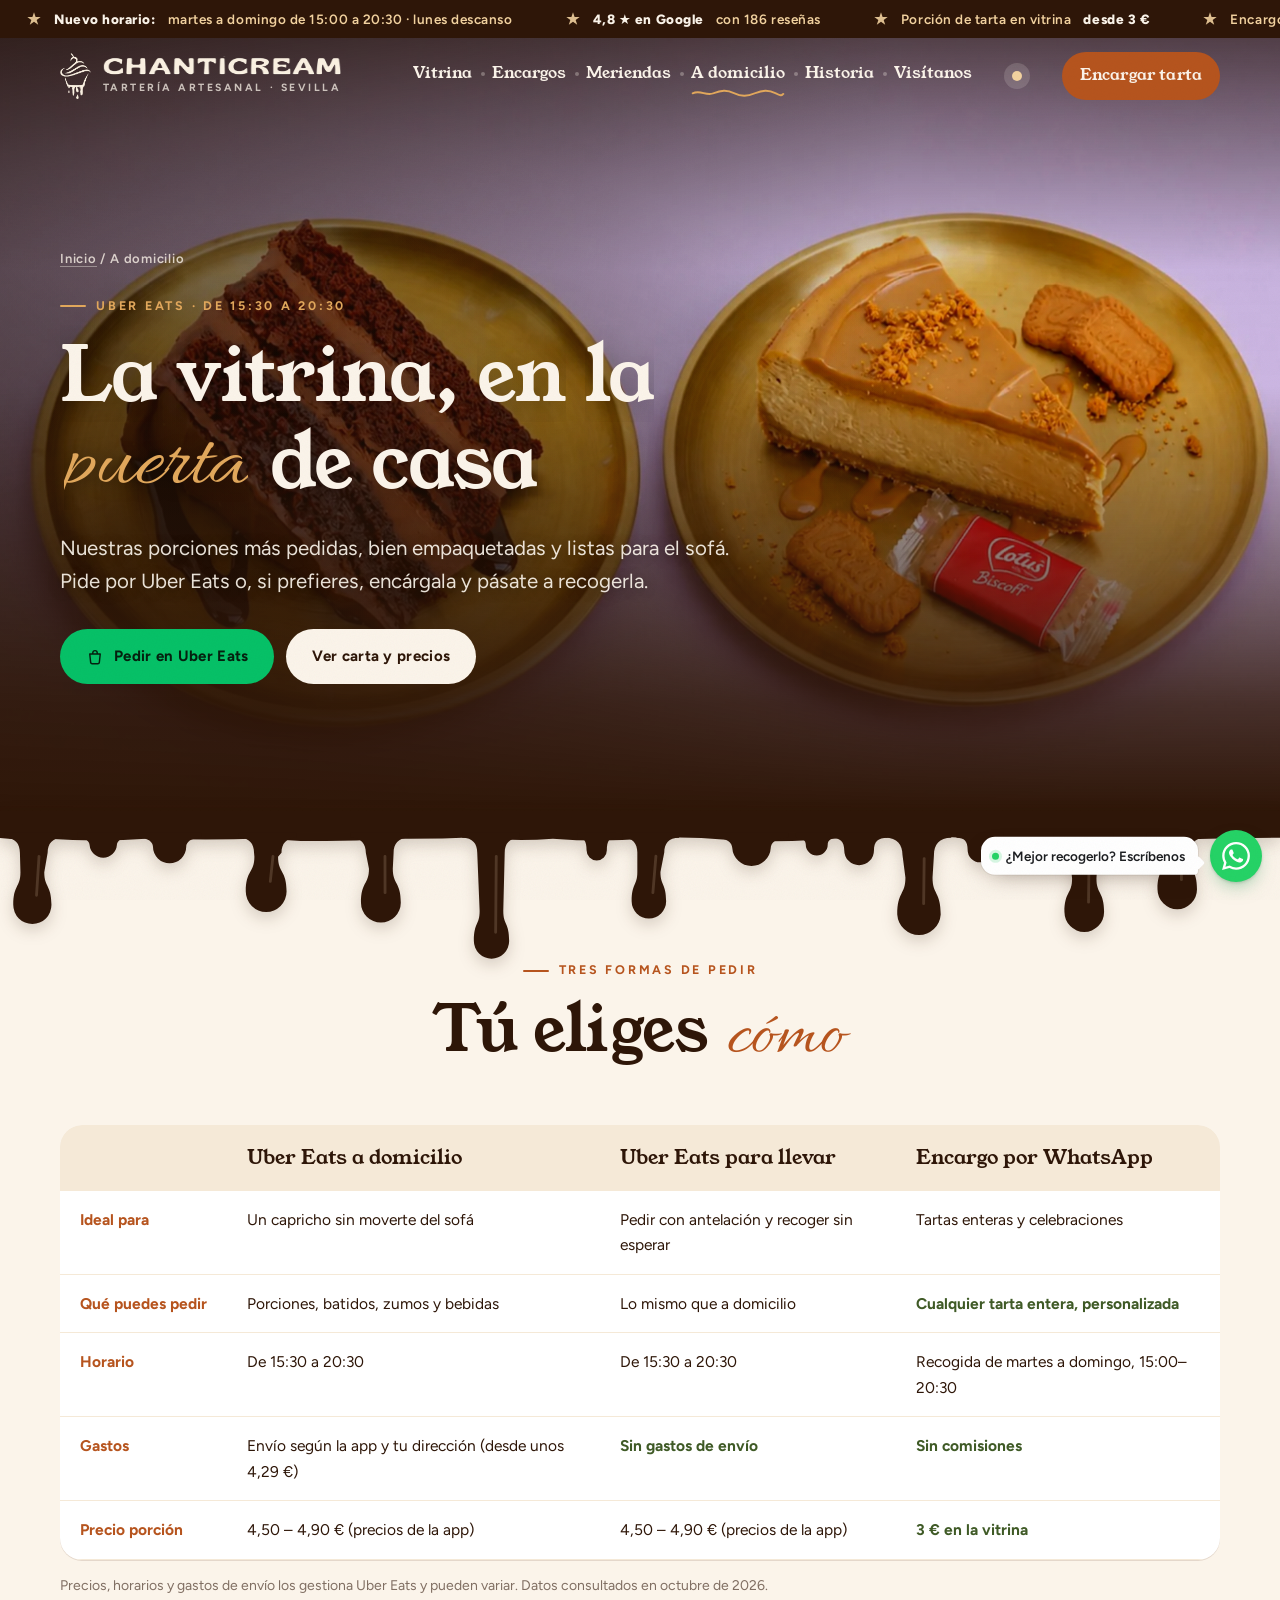
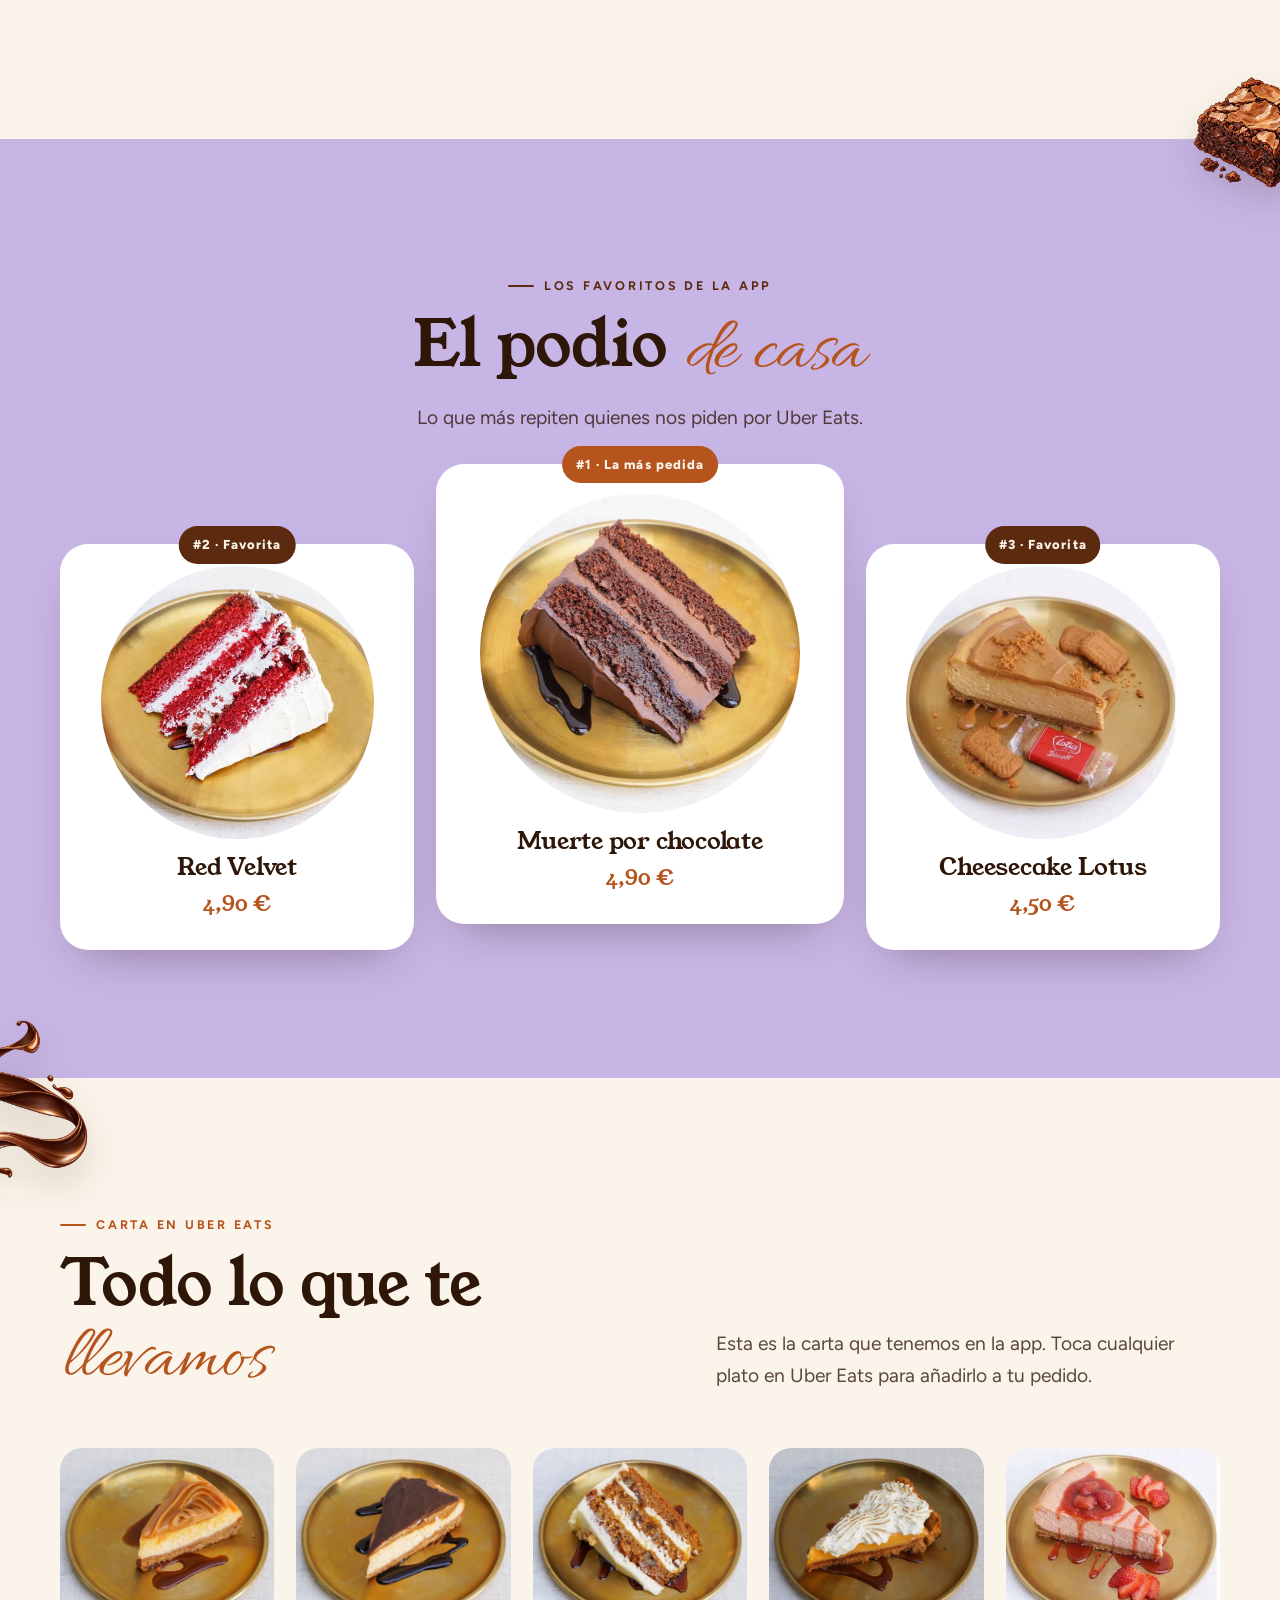
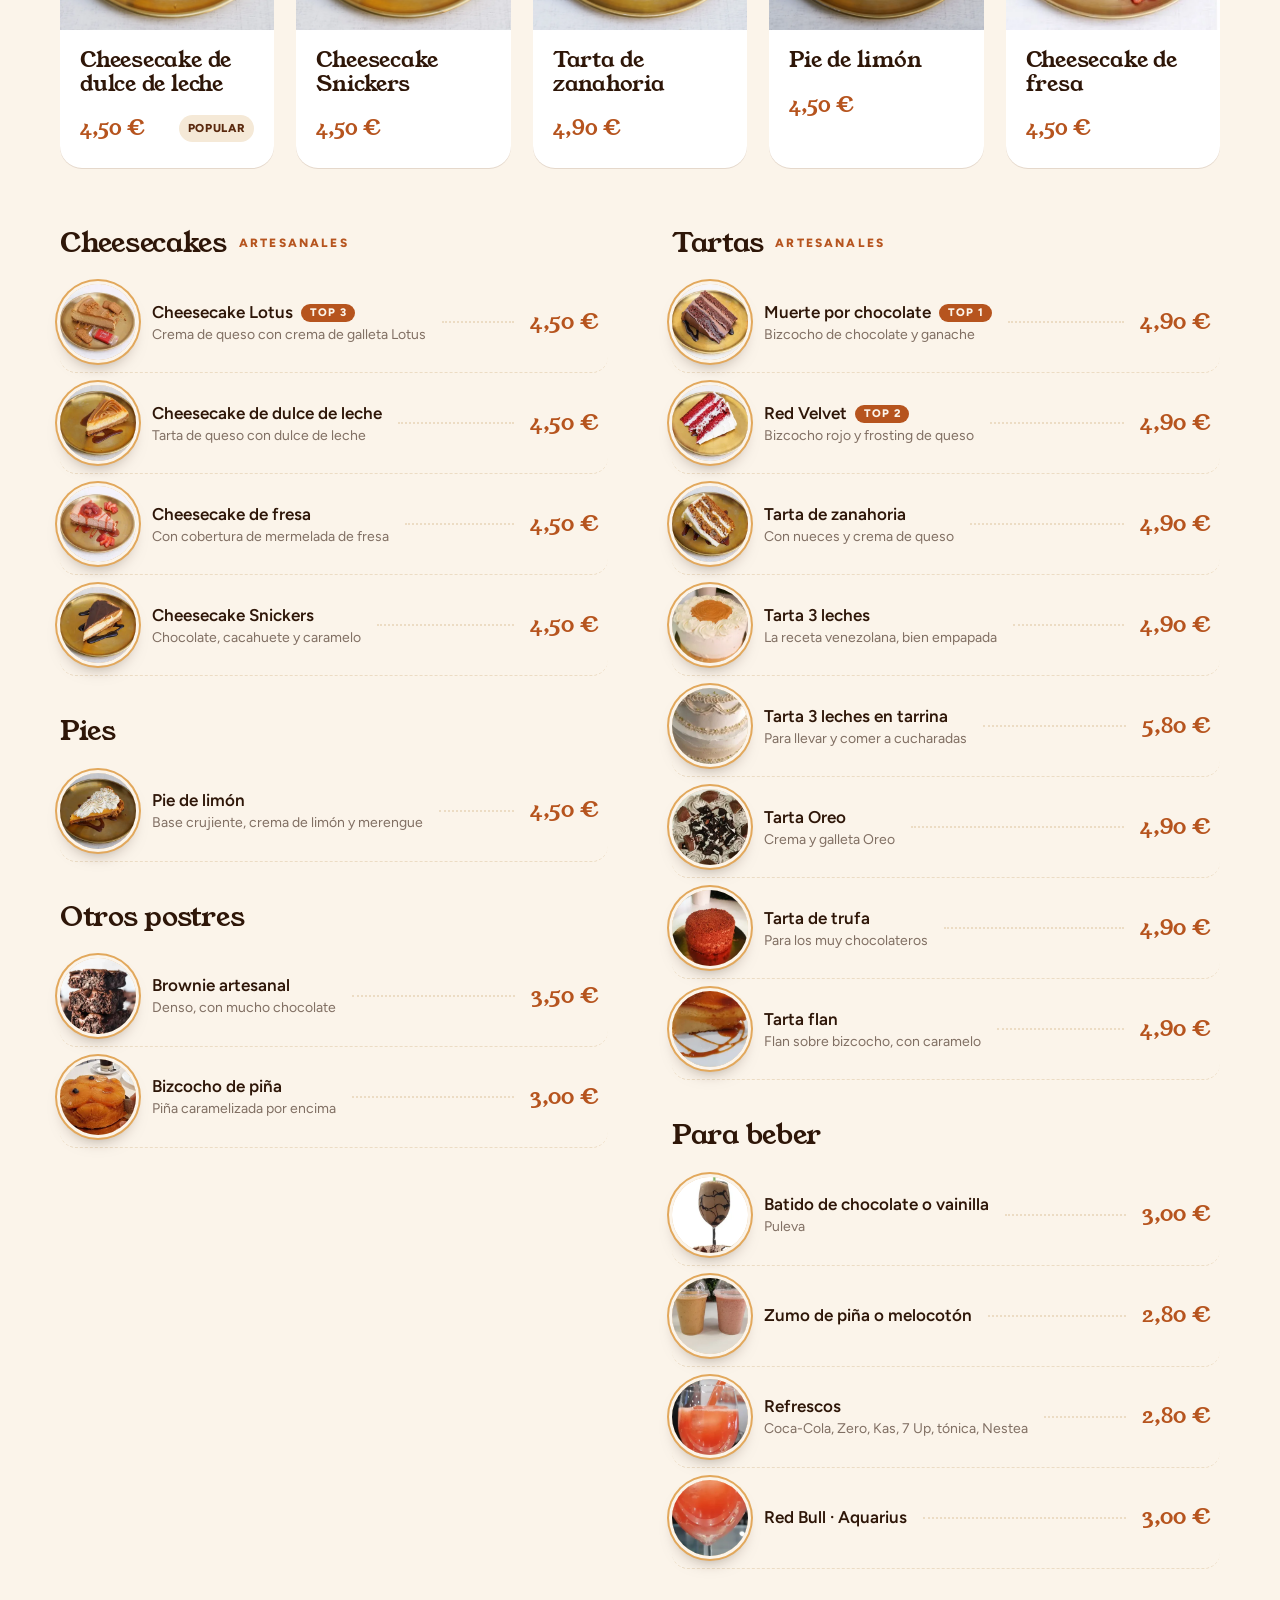
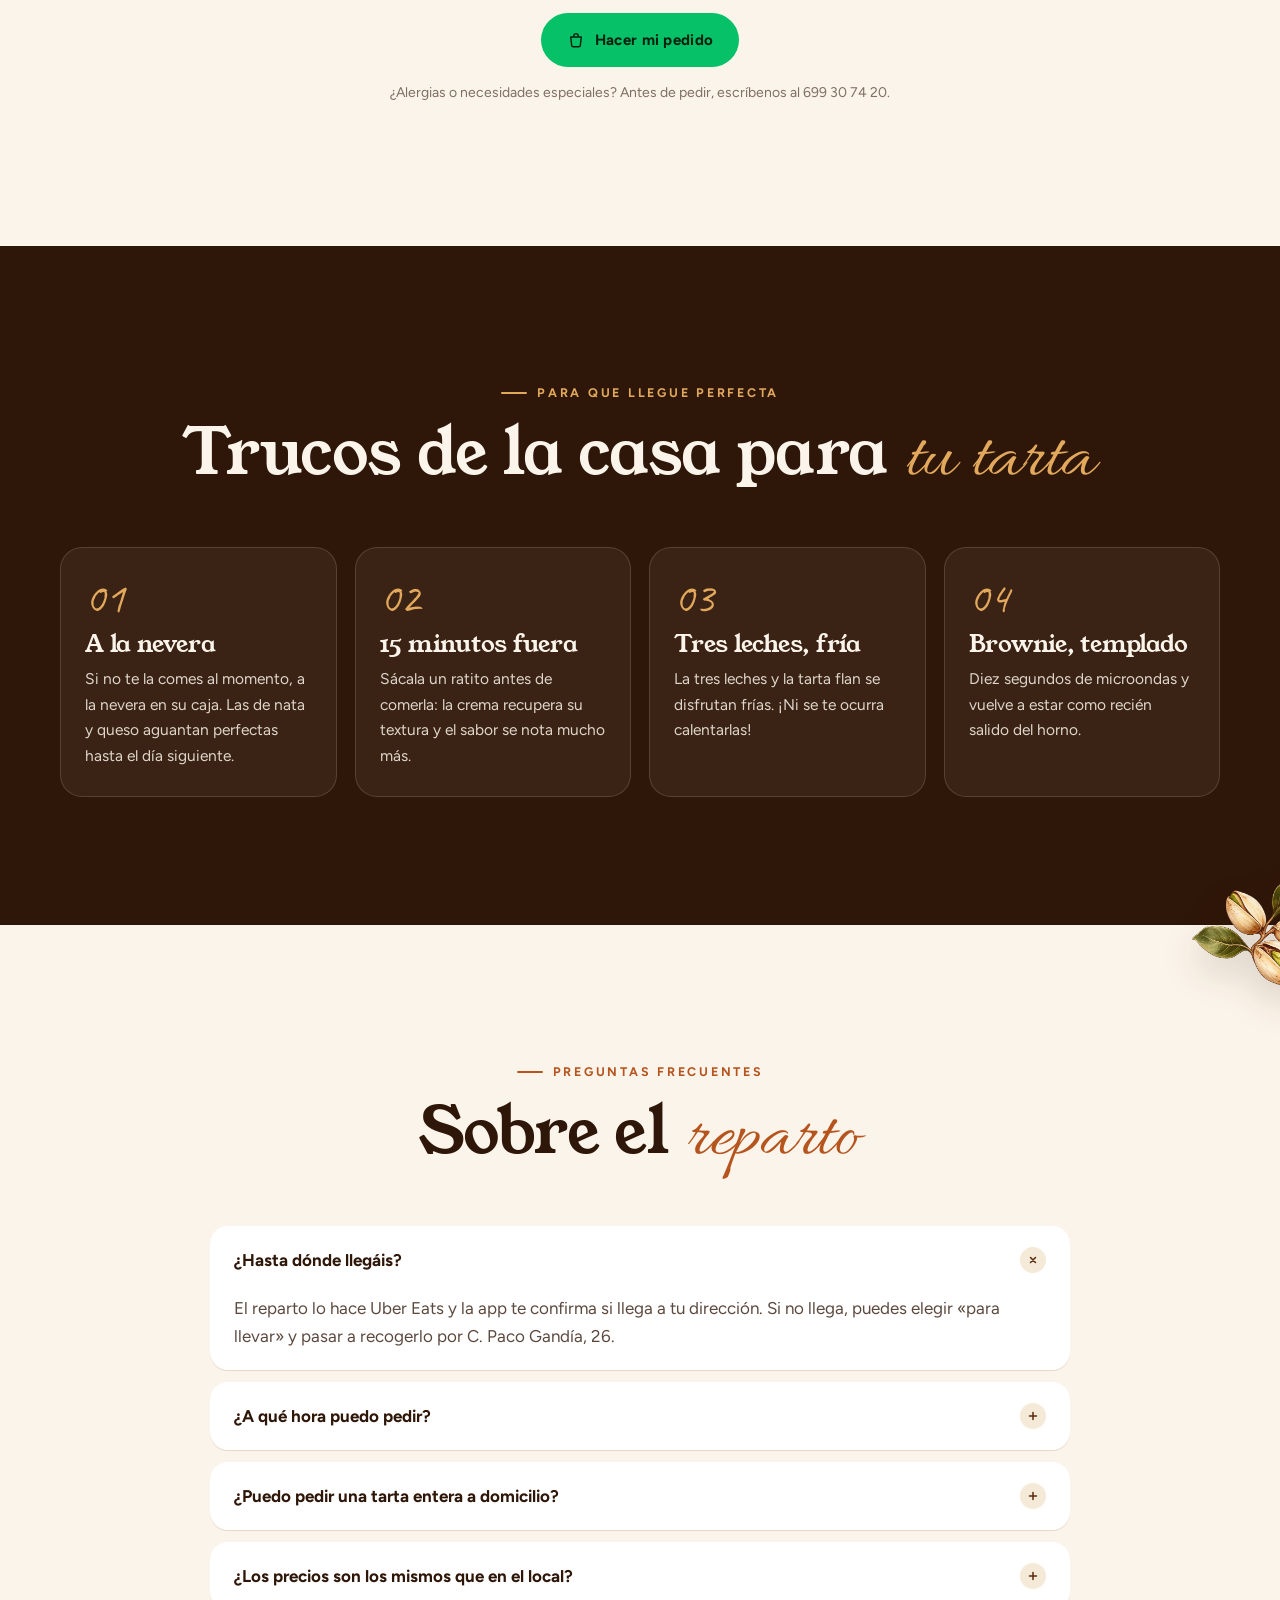
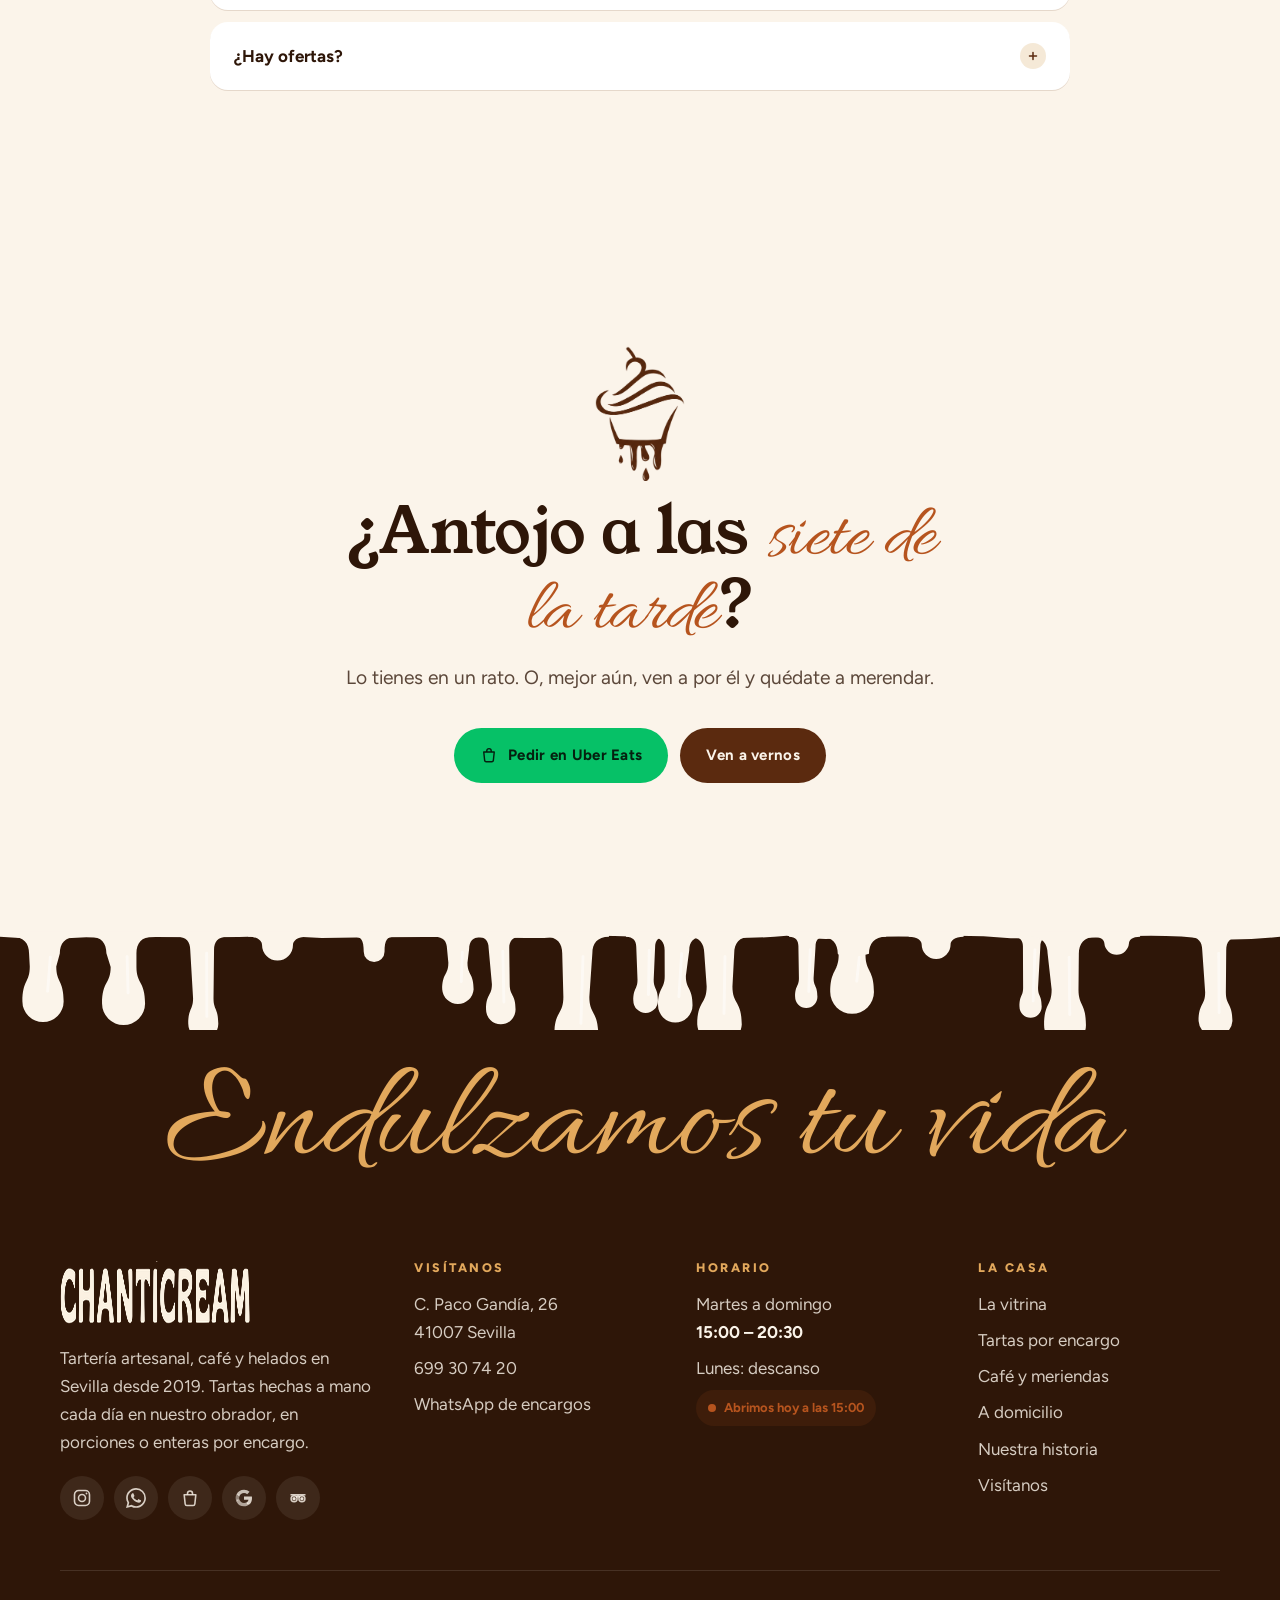
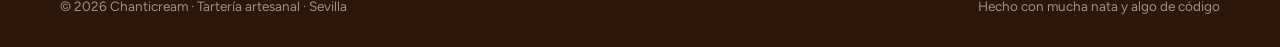
==== commit 40b482bd: "WhatsApp: frase corta visible al entrar, como globito de chat Co-Authored-By: Claude Opus 5.5 <norep" ====
--- a/a-domicilio.html
+++ b/a-domicilio.html
@@ -8,16 +8,27 @@
 <meta name="theme-color" content="#2e1608">
 <meta property="og:type" content="website">
 <meta property="og:site_name" content="Chanticream">
+<link rel="canonical" href="https://sefiro888.github.io/chanticream/a-domicilio.html">
+<meta property="og:url" content="https://sefiro888.github.io/chanticream/a-domicilio.html">
 <meta property="og:title" content="Tartas a domicilio en Sevilla por Uber Eats · Chanticream">
 <meta property="og:description" content="Pide nuestras tartas en porción a domicilio por Uber Eats: muerte por chocolate, red velvet, cheesecake Lotus, tres leches, pie de limón y más. Reparto de 15:30 a 20:30 en Sevilla.">
-<meta property="og:image" content="assets/img/hero/domicilio.webp">
+<meta property="og:image" content="https://sefiro888.github.io/chanticream/assets/img/marca/compartir.jpg">
+<meta property="og:image:secure_url" content="https://sefiro888.github.io/chanticream/assets/img/marca/compartir.jpg">
+<meta property="og:image:type" content="image/jpeg">
+<meta property="og:image:width" content="1200">
+<meta property="og:image:height" content="630">
+<meta property="og:image:alt" content="Logo de Chanticream junto a porciones de muerte por chocolate y red velvet">
 <meta property="og:locale" content="es_ES">
+<meta name="twitter:card" content="summary_large_image">
+<meta name="twitter:title" content="Tartas a domicilio en Sevilla por Uber Eats · Chanticream">
+<meta name="twitter:description" content="Pide nuestras tartas en porción a domicilio por Uber Eats: muerte por chocolate, red velvet, cheesecake Lotus, tres leches, pie de limón y más. Reparto de 15:30 a 20:30 en Sevilla.">
+<meta name="twitter:image" content="https://sefiro888.github.io/chanticream/assets/img/marca/compartir.jpg">
 <link rel="icon" href="assets/img/marca/favicon.png" type="image/png">
 <link rel="apple-touch-icon" href="assets/img/marca/apple-touch-icon.png">
 <link rel="preconnect" href="https://fonts.googleapis.com">
 <link rel="preconnect" href="https://fonts.gstatic.com" crossorigin>
 <link href="https://fonts.googleapis.com/css2?family=Allura&family=Caveat:wght@500;700&family=Figtree:ital,wght@0,400..800;1,400..800&family=Young+Serif&display=swap" rel="stylesheet">
-<link rel="stylesheet" href="assets/css/site.css?v=2610272203">
+<link rel="stylesheet" href="assets/css/site.css?v=2610281106">
 
 </head>
 <body class="con-hero" data-pagina="domicilio">
@@ -263,7 +274,7 @@
   <a class="wa-flot" href="https://wa.me/34699307420?text=Hola%2C%20quer%C3%ADa%20dejar%20un%20pedido%20preparado%20para%20recoger%20en%20la%20tienda" target="_blank" rel="noopener" aria-label="Escríbenos por WhatsApp: ¿Mejor recogerlo? Escríbenos"><svg viewBox="0 0 24 24" fill="currentColor"><path d="M17.47 14.38c-.3-.15-1.76-.87-2.03-.97-.27-.1-.47-.15-.67.15-.2.3-.77.97-.94 1.16-.17.2-.35.22-.64.07-.3-.15-1.26-.46-2.39-1.47-.88-.79-1.48-1.76-1.65-2.06-.17-.3-.02-.46.13-.6.13-.14.3-.35.45-.52.15-.18.2-.3.3-.5.1-.2.05-.37-.03-.52-.07-.15-.67-1.61-.92-2.21-.24-.58-.49-.5-.67-.51h-.57c-.2 0-.52.07-.79.37-.27.3-1.04 1.02-1.04 2.48 0 1.46 1.07 2.88 1.21 3.07.15.2 2.1 3.2 5.08 4.49.71.31 1.26.49 1.7.63.71.22 1.36.19 1.87.12.57-.09 1.76-.72 2-1.41.25-.7.25-1.29.18-1.42-.08-.12-.27-.2-.57-.34m-5.42 7.4h-.01a9.87 9.87 0 0 1-5.03-1.38l-.36-.21-3.74.98 1-3.65-.24-.37a9.86 9.86 0 0 1-1.51-5.26c0-5.45 4.44-9.88 9.89-9.88 2.64 0 5.12 1.03 6.99 2.9a9.82 9.82 0 0 1 2.89 6.99c0 5.45-4.44 9.88-9.88 9.88m8.41-18.3A11.82 11.82 0 0 0 12.05 0C5.5 0 .16 5.34.16 11.89c0 2.1.55 4.14 1.59 5.95L.06 24l6.3-1.65a11.88 11.88 0 0 0 5.68 1.45h.01c6.55 0 11.89-5.34 11.89-11.89a11.82 11.82 0 0 0-3.48-8.41Z"/></svg><span class="wa__tip" aria-hidden="true">¿Mejor recogerlo? Escríbenos</span></a>
 </div>
 
-<script src="assets/js/datos.js?v=2610272203"></script>
-<script src="assets/js/site.js?v=2610272203"></script>
+<script src="assets/js/datos.js?v=2610281106"></script>
+<script src="assets/js/site.js?v=2610281106"></script>
 </body>
 </html>
--- a/assets/css/site.css
+++ b/assets/css/site.css
@@ -712,9 +712,12 @@
 .wa-flot.ver{opacity:1;transform:none}
 .wa-flot svg{width:28px;height:28px}
 .wa-flot:hover{box-shadow:0 12px 26px -8px rgba(18,140,70,.7),0 1px 3px rgba(0,0,0,.15)}
-.wa__tip{position:absolute;right:calc(100% + 10px);top:50%;translate:0 -50%;white-space:nowrap;pointer-events:none;
-  padding:8px 13px;border-radius:999px;background:var(--nata);color:var(--cacao);font-size:13.5px;font-weight:600;
-  box-shadow:0 6px 18px -8px rgba(46,22,8,.45),0 0 0 1px var(--nata-3);opacity:0;transform:translateX(8px);transition:opacity .35s,transform .45s var(--ease)}
+.wa__tip{position:absolute;right:calc(100% + 12px);top:50%;translate:0 -50%;white-space:nowrap;pointer-events:none;
+  display:flex;align-items:center;gap:7px;padding:8px 13px 8px 11px;border-radius:14px 14px 4px 14px;background:#fff;color:#1c1e21;font-size:13.5px;font-weight:600;
+  box-shadow:0 8px 22px -10px rgba(46,22,8,.5),0 0 0 1px rgba(46,22,8,.06);opacity:0;transform:translateX(10px) scale(.92);transform-origin:right center;
+  transition:opacity .4s,transform .5s cubic-bezier(.3,1.4,.5,1)}
+.wa__tip::before{content:"";flex:none;width:7px;height:7px;border-radius:50%;background:#25d366;box-shadow:0 0 0 3px rgba(37,211,102,.18)}
+.wa__tip::after{content:"";position:absolute;right:-5px;bottom:7px;width:10px;height:10px;background:#fff;transform:rotate(45deg);border-radius:2px}
 .wa-flot:hover .wa__tip,.wa-flot.dice .wa__tip{opacity:1;transform:none}
 
 /* ---------- Responsive ---------- */
